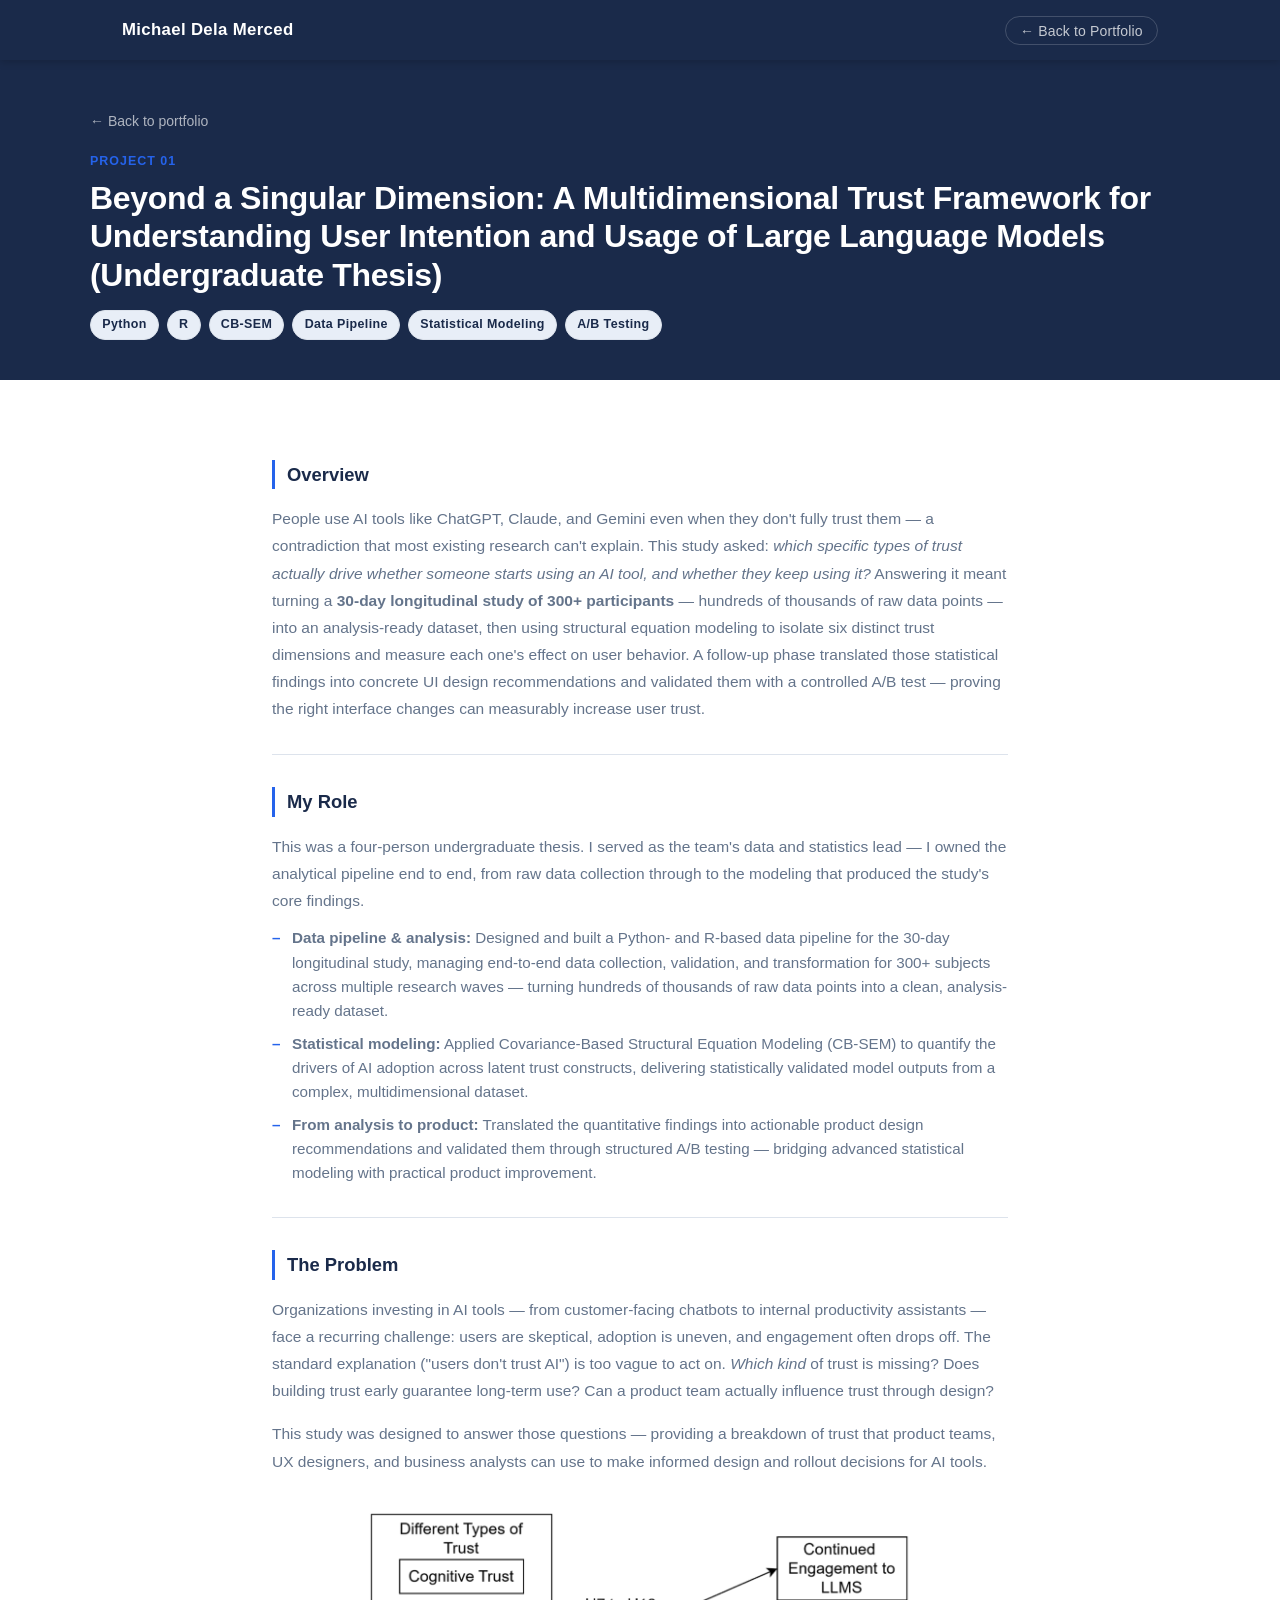
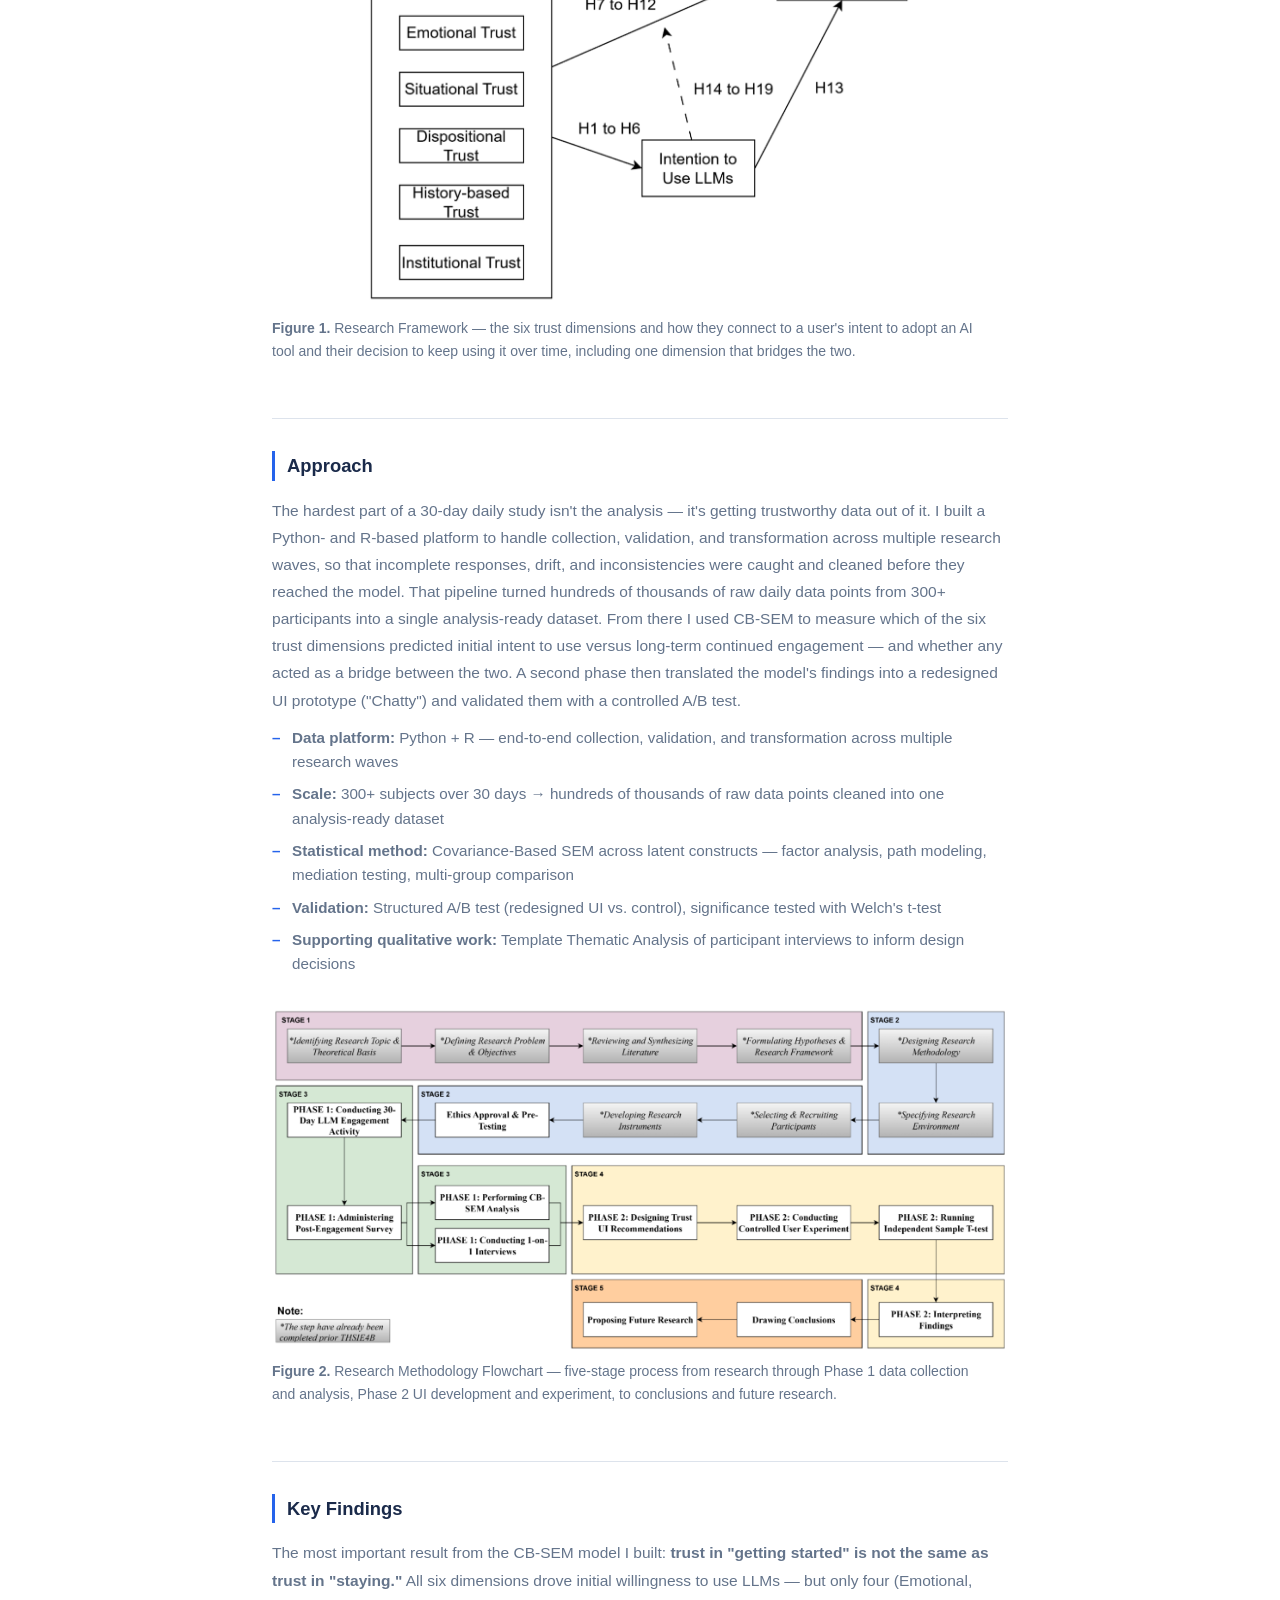
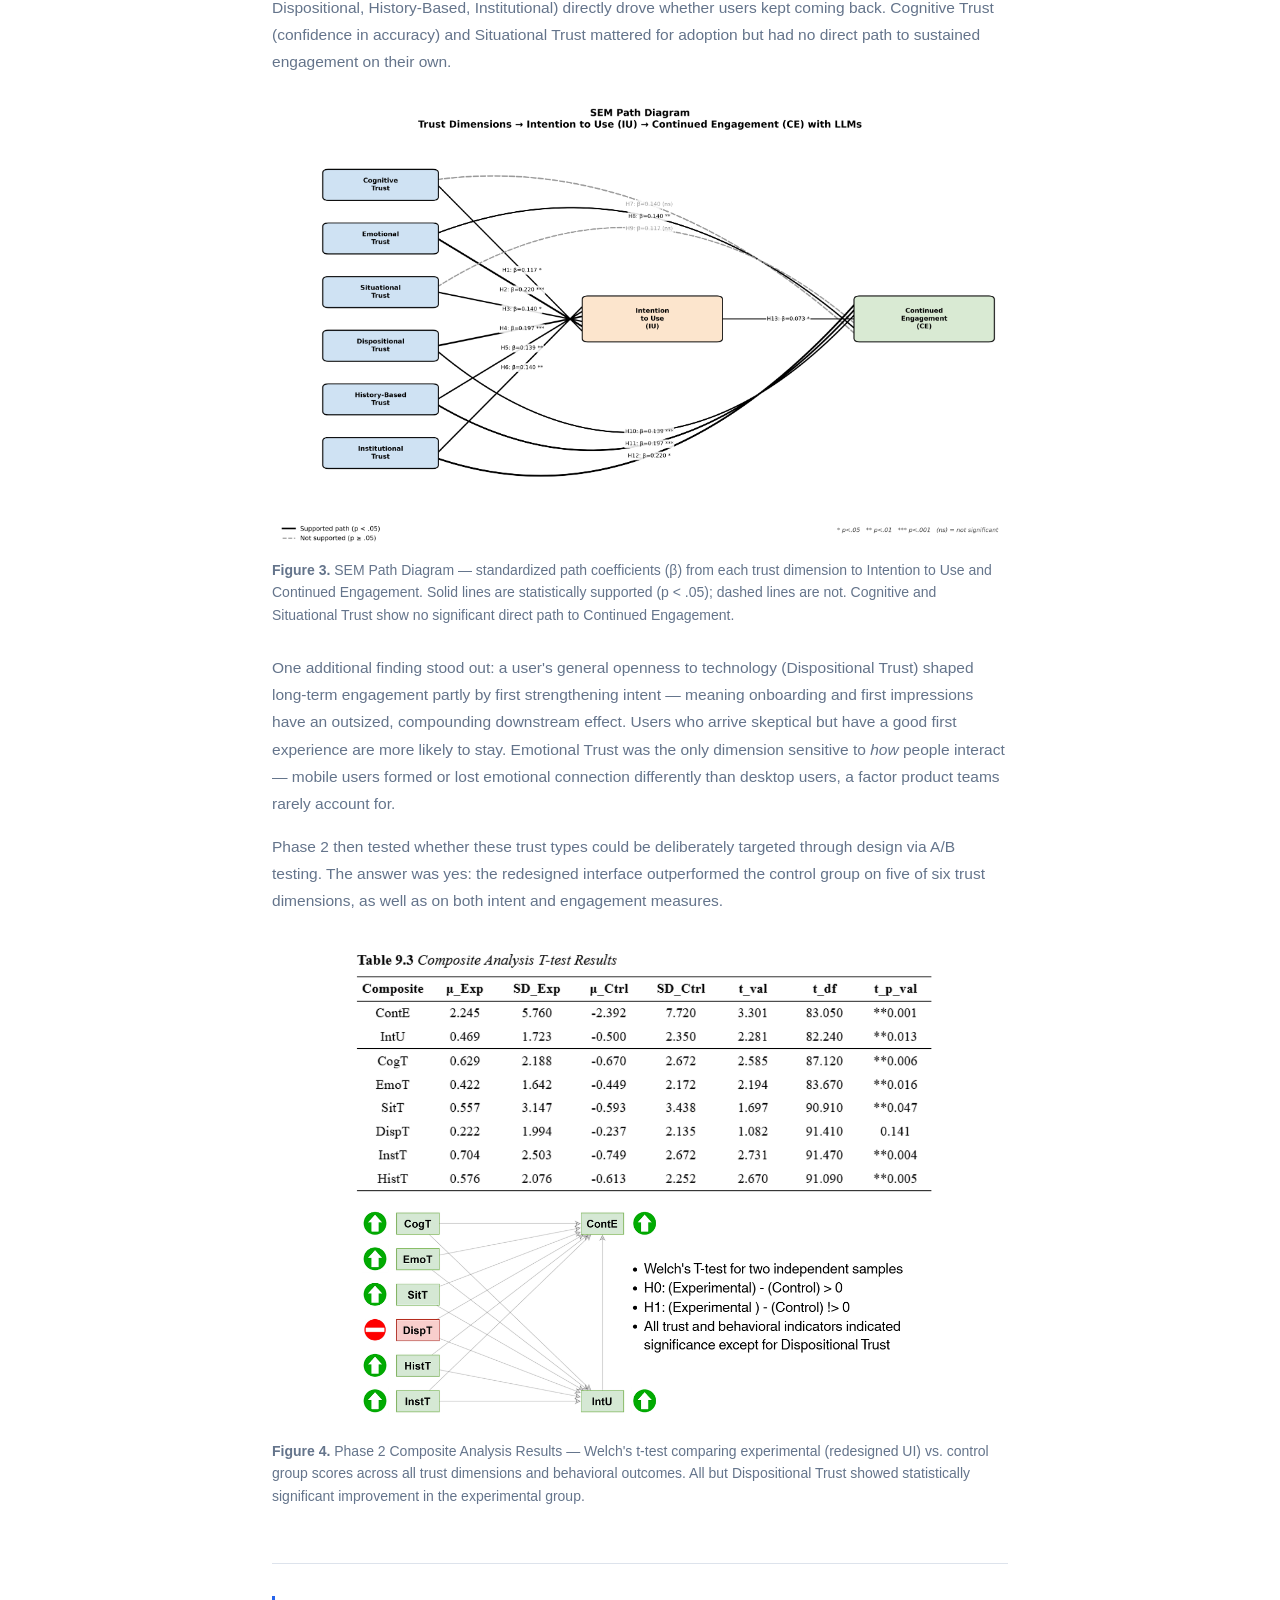
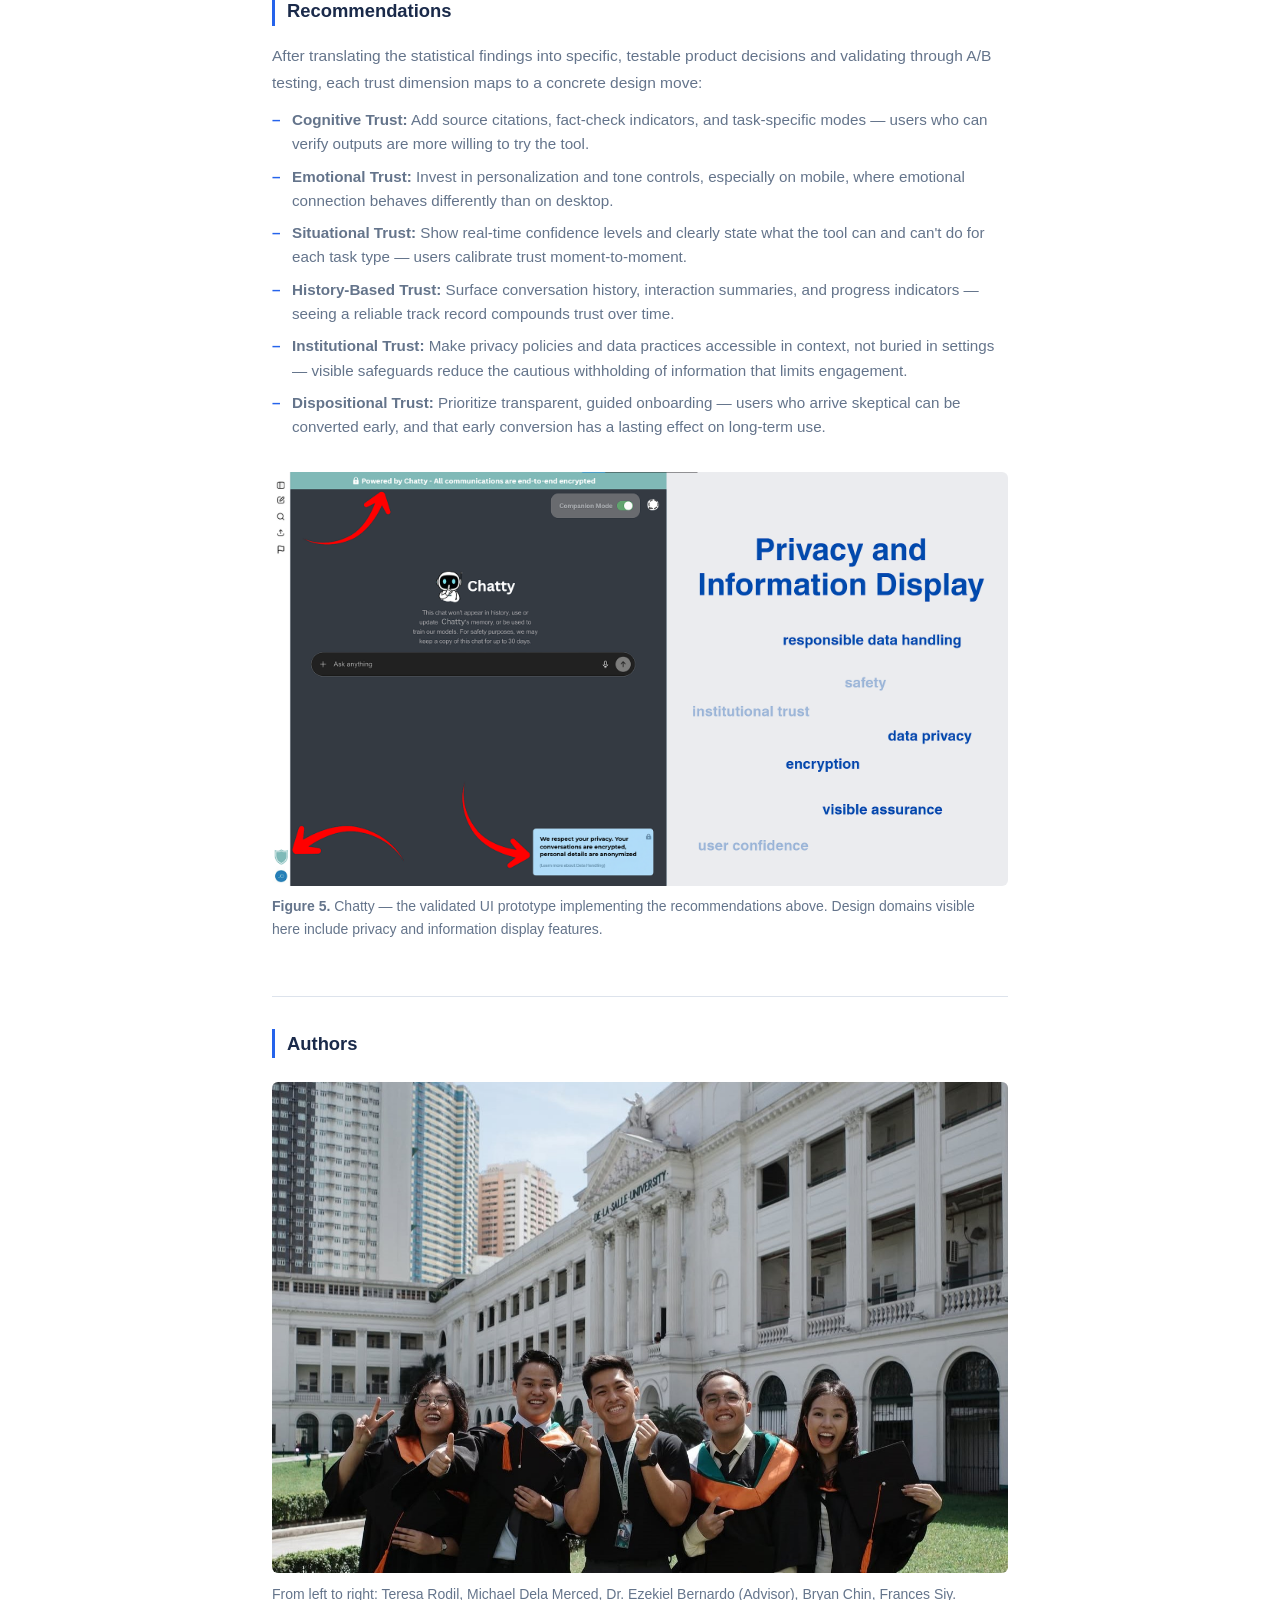
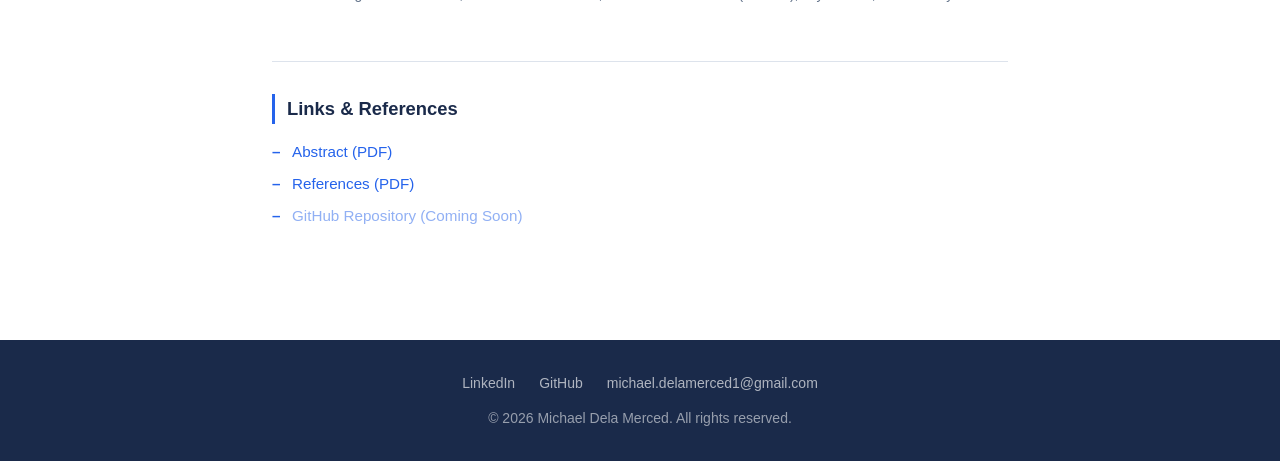
==== projects/project-1.html @ f869265f "Initial commit" ====
<!DOCTYPE html>
<html lang="en">
<head>
  <meta charset="UTF-8" />
  <meta name="viewport" content="width=device-width, initial-scale=1.0" />
  <title>Project 01 — Beyond a Singular Dimension: A Multidimensional Trust Framework for Understanding User Intention and Usage of Large Language Models</title>
  <link rel="stylesheet" href="../css/styles.css" />
  <link rel="stylesheet" href="../css/project.css" />
</head>
<body>

  <!-- ── Navbar ── -->
  <header class="navbar" role="banner">
    <div class="navbar__inner">
      <a href="../index.html" class="navbar__brand">Michael Dela Merced</a>
      <nav aria-label="Primary">
        <ul class="navbar__nav">
          <li><a href="../index.html#project-1">← Back to Portfolio</a></li>
        </ul>
      </nav>
    </div>
  </header>

  <!-- ── Project header ── -->
  <div class="proj-hero">
    <div class="proj-hero__inner">
      <a href="../index.html#project-1" class="proj-back">← Back to portfolio</a>
      <p class="proj-hero__number">Project 01</p>
      <h1 class="proj-hero__title">Beyond a Singular Dimension: A Multidimensional Trust Framework for Understanding User Intention and Usage of Large Language Models (Undergraduate Thesis)</h1>
      <div class="card__tags" style="margin-top:1rem;">
        <span class="tag">Python</span>
        <span class="tag">R</span>
        <span class="tag">CB-SEM</span>
        <span class="tag">Data Pipeline</span>
        <span class="tag">Statistical Modeling</span>
        <span class="tag">A/B Testing</span>
      </div>
    </div>
  </div>

  <!-- ── Main content ── -->
  <main class="proj-main">

    <!-- Overview -->
    <section class="proj-section" aria-labelledby="s-abstract">
      <h2 class="proj-section__heading" id="s-abstract">Overview</h2>
      <p>People use AI tools like ChatGPT, Claude, and Gemini even when they don't fully trust them — a contradiction that most existing research can't explain. This study asked: <em>which specific types of trust actually drive whether someone starts using an AI tool, and whether they keep using it?</em> Answering it meant turning a <strong>30-day longitudinal study of 300+ participants</strong> — hundreds of thousands of raw data points — into an analysis-ready dataset, then using structural equation modeling to isolate six distinct trust dimensions and measure each one's effect on user behavior. A follow-up phase translated those statistical findings into concrete UI design recommendations and validated them with a controlled A/B test — proving the right interface changes can measurably increase user trust.</p>
    </section>

    <!-- My Role -->
    <section class="proj-section" aria-labelledby="s-role">
      <h2 class="proj-section__heading" id="s-role">My Role</h2>
      <p>This was a four-person undergraduate thesis. I served as the team's data and statistics lead — I owned the analytical pipeline end to end, from raw data collection through to the modeling that produced the study's core findings.</p>
      <ul class="proj-list">
        <li><strong>Data pipeline &amp; analysis:</strong> Designed and built a Python- and R-based data pipeline for the 30-day longitudinal study, managing end-to-end data collection, validation, and transformation for 300+ subjects across multiple research waves — turning hundreds of thousands of raw data points into a clean, analysis-ready dataset.</li>
        <li><strong>Statistical modeling:</strong> Applied Covariance-Based Structural Equation Modeling (CB-SEM) to quantify the drivers of AI adoption across latent trust constructs, delivering statistically validated model outputs from a complex, multidimensional dataset.</li>
        <li><strong>From analysis to product:</strong> Translated the quantitative findings into actionable product design recommendations and validated them through structured A/B testing — bridging advanced statistical modeling with practical product improvement.</li>
      </ul>
    </section>

    <!-- The Problem -->
    <section class="proj-section" aria-labelledby="s-problem">
      <h2 class="proj-section__heading" id="s-problem">The Problem</h2>
      <p>Organizations investing in AI tools — from customer-facing chatbots to internal productivity assistants — face a recurring challenge: users are skeptical, adoption is uneven, and engagement often drops off. The standard explanation ("users don't trust AI") is too vague to act on. <em>Which kind</em> of trust is missing? Does building trust early guarantee long-term use? Can a product team actually influence trust through design?</p>
      <p style="margin-top:1rem;">This study was designed to answer those questions — providing a breakdown of trust that product teams, UX designers, and business analysts can use to make informed design and rollout decisions for AI tools.</p>

      <!-- Figure 1: Research framework -->
      <figure class="proj-figure" style="margin-top:2rem;">
        <div class="proj-figure__img proj-figure__img--photo" style="max-width:75%; margin:0 auto;">
          <img src="../project1/research_framework.png" alt="Research framework diagram showing six trust dimensions predicting Intention to Use and Continued Engagement"  />
        </div>
        <figcaption><strong>Figure 1.</strong> Research Framework — the six trust dimensions and how they connect to a user's intent to adopt an AI tool and their decision to keep using it over time, including one dimension that bridges the two.</figcaption>
      </figure>
    </section>

    <!-- Approach -->
    <section class="proj-section" aria-labelledby="s-methodology">
      <h2 class="proj-section__heading" id="s-methodology">Approach</h2>
      <p>The hardest part of a 30-day daily study isn't the analysis — it's getting trustworthy data out of it. I built a Python- and R-based platform to handle collection, validation, and transformation across multiple research waves, so that incomplete responses, drift, and inconsistencies were caught and cleaned before they reached the model. That pipeline turned hundreds of thousands of raw daily data points from 300+ participants into a single analysis-ready dataset. From there I used CB-SEM to measure which of the six trust dimensions predicted initial intent to use versus long-term continued engagement — and whether any acted as a bridge between the two. A second phase then translated the model's findings into a redesigned UI prototype ("Chatty") and validated them with a controlled A/B test.</p>
      <ul class="proj-list">
        <li><strong>Data platform:</strong> Python + R — end-to-end collection, validation, and transformation across multiple research waves</li>
        <li><strong>Scale:</strong> 300+ subjects over 30 days → hundreds of thousands of raw data points cleaned into one analysis-ready dataset</li>
        <li><strong>Statistical method:</strong> Covariance-Based SEM across latent constructs — factor analysis, path modeling, mediation testing, multi-group comparison</li>
        <li><strong>Validation:</strong> Structured A/B test (redesigned UI vs. control), significance tested with Welch's t-test</li>
        <li><strong>Supporting qualitative work:</strong> Template Thematic Analysis of participant interviews to inform design decisions</li>
      </ul>

      <!-- Methodology flowchart -->
      <figure class="proj-figure" style="margin-top:2rem;">
        <div class="proj-figure__img proj-figure__img--photo">
          <img src="../project1/methodology_flow.png" alt="Research methodology flowchart across four stages"  />
        </div>
        <figcaption>
          <strong>Figure 2.</strong> Research Methodology Flowchart — five-stage process from research through Phase 1 data collection and analysis, Phase 2 UI development and experiment, to conclusions and future research.
        </figcaption>
      </figure>
    </section>

    <!-- Key Findings -->
    <section class="proj-section" aria-labelledby="s-findings">
      <h2 class="proj-section__heading" id="s-findings">Key Findings</h2>

      <p>The most important result from the CB-SEM model I built: <strong>trust in "getting started" is not the same as trust in "staying."</strong> All six dimensions drove initial willingness to use LLMs — but only four (Emotional, Dispositional, History-Based, Institutional) directly drove whether users kept coming back. Cognitive Trust (confidence in accuracy) and Situational Trust mattered for adoption but had no direct path to sustained engagement on their own.</p>

      <!-- Figure 3: SEM path diagram -->
      <figure class="proj-figure" style="margin-top:1.75rem;">
        <div class="proj-figure__img proj-figure__img--photo">
          <img src="../project1/sem_path_diagram.png" alt="SEM path diagram showing standardized coefficients from six trust dimensions to Intention to Use and Continued Engagement"  />
        </div>
        <figcaption><strong>Figure 3.</strong> SEM Path Diagram — standardized path coefficients (β) from each trust dimension to Intention to Use and Continued Engagement. Solid lines are statistically supported (p &lt; .05); dashed lines are not. Cognitive and Situational Trust show no significant direct path to Continued Engagement.</figcaption>
      </figure>

      <p style="margin-top:1.75rem;">One additional finding stood out: a user's general openness to technology (Dispositional Trust) shaped long-term engagement partly by first strengthening intent — meaning onboarding and first impressions have an outsized, compounding downstream effect. Users who arrive skeptical but have a good first experience are more likely to stay. Emotional Trust was the only dimension sensitive to <em>how</em> people interact — mobile users formed or lost emotional connection differently than desktop users, a factor product teams rarely account for.</p>

      <p style="margin-top:1rem;">Phase 2 then tested whether these trust types could be deliberately targeted through design via A/B testing. The answer was yes: the redesigned interface outperformed the control group on five of six trust dimensions, as well as on both intent and engagement measures.</p>

      <!-- Figure 4: Phase 2 composite t-test results -->
      <figure class="proj-figure" style="margin-top:1.75rem;">
        <div class="proj-figure__img proj-figure__img--photo" style="max-width:86.25%; margin:0 auto;">
          <img src="../project1/results_table.png" alt="Composite analysis t-test results table comparing experimental and control groups across trust dimensions"  />
        </div>
        <figcaption><strong>Figure 4.</strong> Phase 2 Composite Analysis Results — Welch's t-test comparing experimental (redesigned UI) vs. control group scores across all trust dimensions and behavioral outcomes. All but Dispositional Trust showed statistically significant improvement in the experimental group.</figcaption>
      </figure>
    </section>

    <!-- Recommendations -->
    <section class="proj-section" aria-labelledby="s-recommendations">
      <h2 class="proj-section__heading" id="s-recommendations">Recommendations</h2>
      <p>After translating the statistical findings into specific, testable product decisions and validating through A/B testing, each trust dimension maps to a concrete design move:</p>
      <ul class="proj-list">
        <li><strong>Cognitive Trust:</strong> Add source citations, fact-check indicators, and task-specific modes — users who can verify outputs are more willing to try the tool.</li>
        <li><strong>Emotional Trust:</strong> Invest in personalization and tone controls, especially on mobile, where emotional connection behaves differently than on desktop.</li>
        <li><strong>Situational Trust:</strong> Show real-time confidence levels and clearly state what the tool can and can't do for each task type — users calibrate trust moment-to-moment.</li>
        <li><strong>History-Based Trust:</strong> Surface conversation history, interaction summaries, and progress indicators — seeing a reliable track record compounds trust over time.</li>
        <li><strong>Institutional Trust:</strong> Make privacy policies and data practices accessible in context, not buried in settings — visible safeguards reduce the cautious withholding of information that limits engagement.</li>
        <li><strong>Dispositional Trust:</strong> Prioritize transparent, guided onboarding — users who arrive skeptical can be converted early, and that early conversion has a lasting effect on long-term use.</li>
      </ul>

      <!-- Figure 5: Chatty prototype -->
      <figure class="proj-figure" style="margin-top:2rem;">
        <div class="proj-figure__img proj-figure__img--photo">
          <img src="../project1/chatty_prototype.png" alt="Chatty LLM interface prototype screens"  />
        </div>
        <figcaption><strong>Figure 5.</strong> Chatty — the validated UI prototype implementing the recommendations above. Design domains visible here include privacy and information display features.</figcaption>
      </figure>
    </section>

    <!-- Authors -->
    <section class="proj-section" aria-labelledby="s-authors">
      <h2 class="proj-section__heading" id="s-authors">Authors</h2>
      <figure class="proj-figure">
        <div class="proj-figure__img proj-figure__img--photo">
          <img src="../project1/authors.jpg" alt="From left to right: Teresa Rodil, Michael Dela Merced, Dr. Ezekiel Bernardo (Advisor), Bryan Chin, Frances Siy" />
        </div>
        <figcaption>From left to right: Teresa Rodil, Michael Dela Merced, Dr. Ezekiel Bernardo (Advisor), Bryan Chin, Frances Siy.</figcaption>
      </figure>
    </section>

    <!-- Links -->
    <section class="proj-section" aria-labelledby="s-links">
      <h2 class="proj-section__heading" id="s-links">Links &amp; References</h2>
      <ul class="proj-list">
        <li><a href="../project1/Abstract.pdf" class="proj-link" target="_blank" rel="noopener">Abstract (PDF)</a></li>
        <li><a href="../project1/References.pdf" class="proj-link" target="_blank" rel="noopener">References (PDF)</a></li>
        <li><span class="proj-link" style="opacity:.5; cursor:default;">GitHub Repository (Coming Soon)</span></li>
      </ul>
    </section>

  </main>

  <!-- ── Footer ── -->
  <footer class="footer" role="contentinfo">
    <div class="footer__links">
      <a href="https://www.linkedin.com/in/michael-delamerced/" target="_blank" rel="noopener">LinkedIn</a>
      <a href="https://github.com/mdelamerced-1" target="_blank" rel="noopener">GitHub</a>
      <a href="mailto:michael.delamerced1@gmail.com">michael.delamerced1@gmail.com</a>
    </div>
    <p>&copy; 2026 Michael Dela Merced. All rights reserved.</p>
  </footer>

</body>
</html>
---- css/styles.css ----
*, *::before, *::after { box-sizing: border-box; margin: 0; padding: 0; }

:root {
  --navy:    #1a2a4a;
  --navy-lt: #243659;
  --accent:  #2563eb;
  --bg:      #ffffff;
  --bg-alt:  #f4f6f9;
  --text:    #2d3748;
  --muted:   #64748b;
  --border:  #dde3ec;
  --tag-bg:  #e8eef7;
  --tag-fg:  #1a2a4a;
  --shadow:  0 2px 12px rgba(26,42,74,.09);
  --radius:  6px;
  --max-w:   1100px;
}

html { scroll-behavior: smooth; }

body {
  font-family: -apple-system, "Segoe UI", Roboto, Helvetica, Arial, sans-serif;
  font-size: 16px;
  line-height: 1.6;
  color: var(--text);
  background: var(--bg);
}

/* ── Navbar ── */
.navbar {
  position: sticky;
  top: 0;
  z-index: 100;
  background: var(--navy);
  box-shadow: 0 2px 8px rgba(0,0,0,.18);
}

.navbar__inner {
  max-width: var(--max-w);
  margin: 0 auto;
  padding: 0 2rem;
  height: 60px;
  display: flex;
  align-items: center;
  justify-content: space-between;
}

.navbar__brand {
  color: #fff;
  font-weight: 700;
  font-size: 1.05rem;
  letter-spacing: .02em;
  text-decoration: none;
}

.navbar__nav {
  display: flex;
  gap: .6rem;
  list-style: none;
}

.navbar__nav a {
  color: rgba(255,255,255,.75);
  text-decoration: none;
  font-size: .875rem;
  font-weight: 500;
  letter-spacing: .01em;
  padding: .35rem .9rem;
  border-radius: 99px;
  border: 1px solid rgba(255,255,255,.18);
  background: transparent;
  transition: background .18s, color .18s, border-color .18s;
}

.navbar__nav a:hover {
  background: rgba(255,255,255,.12);
  color: #fff;
  border-color: rgba(255,255,255,.35);
}

.navbar__nav a:active {
  background: rgba(255,255,255,.22);
}

.navbar__nav a.is-active {
  background: #fff;
  color: var(--navy);
  border-color: #fff;
  font-weight: 600;
}

/* ── Hero ── */
.hero {
  background: var(--navy);
  color: #fff;
  padding: 4rem 2rem 4.5rem;
  text-align: center;
}

.hero__avatar {
  width: 165px;
  height: 165px;
  border-radius: 50%;
  background: rgba(255,255,255,.1);
  border: 3px solid rgba(255,255,255,.3);
  margin: 0 auto 0.5rem;
  overflow: hidden;
  display: flex;
  align-items: center;
  justify-content: center;
}

.hero__avatar svg {
  width: 100%;
  height: 100%;
}

/* When replacing the placeholder with a real photo:
   <img src="assets/photo.jpg" alt="Your Name"> inside .hero__avatar */
.hero__avatar img {
  width: 100%;
  height: 100%;
  object-fit: cover;
  object-position: center 15%;
}

.hero__name {
  font-size: 2.6rem;
  font-weight: 700;
  letter-spacing: -.01em;
  margin-bottom: .35rem;
}

.hero__title {
  font-size: 1.15rem;
  font-weight: 400;
  color: rgba(255,255,255,.72);
  margin-bottom: 1.25rem;
}

.hero__bio {
  max-width: 600px;
  margin: 0 auto 1.75rem;
  color: rgba(255,255,255,.8);
  font-size: .97rem;
  line-height: 1.7;
}

.hero__meta {
  display: flex;
  justify-content: center;
  gap: 1.5rem;
  flex-wrap: wrap;
  font-size: .875rem;
  color: rgba(255,255,255,.8);
}

.hero__meta a {
  color: rgba(255,255,255,.88);
  text-decoration: none;
  border-bottom: 1px solid rgba(255,255,255,.35);
  transition: color .18s;
}

.hero__meta a:hover { color: #fff; }

/* ── Section wrapper ── */
.projects {
  background: var(--bg-alt);
  padding: 4rem 2rem 5rem;
}

.section-heading {
  max-width: var(--max-w);
  margin: 0 auto 2.5rem;
}

.section-heading h2 {
  font-size: 1.6rem;
  font-weight: 700;
  color: var(--navy);
  border-left: 4px solid var(--accent);
  padding-left: .75rem;
}

/* ── Project card ── */
.card {
  max-width: var(--max-w);
  margin: 0 auto 2rem;
  background: var(--bg);
  border-radius: var(--radius);
  box-shadow: var(--shadow);
  border-left: 4px solid var(--navy);
  overflow: hidden;
  cursor: pointer;
  transition: transform .2s ease, box-shadow .2s ease, border-left-color .2s ease;
  text-decoration: none;
  color: inherit;
  display: block;
  scroll-margin-top: 80px;
}

.card:last-child { margin-bottom: 0; }

.card:hover {
  transform: translateY(-3px);
  box-shadow: 0 8px 28px rgba(26,42,74,.16);
  border-left-color: var(--accent);
}

.card:hover .card__title {
  color: var(--accent);
}

.card__cta {
  display: inline-flex;
  align-items: center;
  gap: .35rem;
  margin-top: 1.25rem;
  font-size: .85rem;
  font-weight: 600;
  color: var(--accent);
  letter-spacing: .01em;
}

.card__cta::after {
  content: "→";
  transition: transform .18s;
}

.card:hover .card__cta::after {
  transform: translateX(4px);
}

.card__body {
  padding: 2rem 2.25rem 1.5rem;
}

.card__number {
  font-size: .78rem;
  font-weight: 600;
  letter-spacing: .08em;
  text-transform: uppercase;
  color: var(--accent);
  margin-bottom: .4rem;
}

.card__title {
  font-size: 1.35rem;
  font-weight: 700;
  color: var(--navy);
  margin-bottom: .6rem;
}

.card__subtitle {
  font-size: .85rem;
  font-weight: 500;
  font-style: italic;
  color: var(--muted);
  margin-top: -.3rem;
  margin-bottom: .9rem;
}

.card__desc {
  font-size: .95rem;
  color: var(--muted);
  max-width: 780px;
  margin-bottom: 1.5rem;
}

/* Placeholder visual */
.card__visual {
  background: var(--bg-alt);
  border: 1px dashed var(--border);
  border-radius: 4px;
  height: 320px;
  margin-bottom: 1.5rem;
  display: flex;
  align-items: center;
  justify-content: center;
  overflow: hidden;
}

.card__visual img {
  width: 100%;
  height: 100%;
  object-fit: cover;
  opacity: .75;
}

.card__visual video {
  height: 140%;
  width: auto;
  display: block;
}

/* Tags */
.card__tags {
  display: flex;
  flex-wrap: wrap;
  gap: .5rem;
}

.tag {
  background: var(--tag-bg);
  color: var(--tag-fg);
  font-size: .78rem;
  font-weight: 600;
  letter-spacing: .03em;
  padding: .25rem .7rem;
  border-radius: 99px;
  border: 1px solid var(--border);
}

/* ── Footer ── */
.footer {
  background: var(--navy);
  color: rgba(255,255,255,.55);
  text-align: center;
  padding: 2rem;
  font-size: .875rem;
}

.footer__links {
  display: flex;
  justify-content: center;
  gap: 1.5rem;
  margin-bottom: .75rem;
  flex-wrap: wrap;
}

.footer__links a {
  color: rgba(255,255,255,.65);
  text-decoration: none;
  transition: color .18s;
}

.footer__links a:hover { color: #fff; }

/* ── Responsive ── */
@media (max-width: 768px) {
  .hero__name { font-size: 2rem; }
  .card__body { padding: 1.5rem; }
  .card__visual { height: 220px; }
  .navbar__nav { gap: 1rem; }
}

@media (max-width: 480px) {
  .navbar__nav { display: none; }
  .hero { padding: 3.5rem 1.25rem 3rem; }
  .projects { padding: 2.5rem 1.25rem 3rem; }
}
---- css/project.css ----
/* ── Project detail page styles ── */

.proj-hero {
  background: var(--navy);
  color: #fff;
  padding: 3rem 2rem 2.5rem;
}

.proj-hero__inner {
  max-width: var(--max-w);
  margin: 0 auto;
}

.proj-back {
  display: inline-block;
  color: rgba(255,255,255,.65);
  text-decoration: none;
  font-size: .875rem;
  font-weight: 500;
  margin-bottom: 1.25rem;
  transition: color .18s;
}

.proj-back:hover { color: #fff; }

.proj-hero__number {
  font-size: .78rem;
  font-weight: 600;
  letter-spacing: .08em;
  text-transform: uppercase;
  color: var(--accent);
  margin-bottom: .4rem;
}

.proj-hero__title {
  font-size: 2rem;
  font-weight: 700;
  letter-spacing: -.01em;
  line-height: 1.2;
}

/* ── Main content area ── */
.proj-main {
  max-width: 800px;
  margin: 0 auto;
  padding: 3rem 2rem 5rem;
}

/* ── Sections ── */
.proj-section {
  padding: 2rem 0;
  border-bottom: 1px solid var(--border);
}

.proj-section:last-child { border-bottom: none; }

.proj-section__heading {
  font-size: 1.15rem;
  font-weight: 700;
  color: var(--navy);
  margin-bottom: 1rem;
  padding-left: .75rem;
  border-left: 3px solid var(--accent);
}

.proj-section p {
  color: var(--muted);
  font-size: .97rem;
  line-height: 1.75;
}

/* ── Lists ── */
.proj-list {
  list-style: none;
  padding: 0;
  margin-top: .75rem;
  display: flex;
  flex-direction: column;
  gap: .5rem;
}

.proj-list li {
  font-size: .95rem;
  color: var(--muted);
  padding-left: 1.25rem;
  position: relative;
}

.proj-list li::before {
  content: "–";
  position: absolute;
  left: 0;
  color: var(--accent);
  font-weight: 700;
}

/* ── Figures ── */
.proj-figure {
  margin: 1.5rem 0;
}

.proj-figure__img {
  background: var(--bg-alt);
  border: 1px dashed var(--border);
  border-radius: var(--radius);
  overflow: hidden;
  height: 300px;
  display: flex;
  align-items: center;
  justify-content: center;
}

.proj-figure__img img {
  width: 100%;
  height: 100%;
  object-fit: cover;
  opacity: .75;
}

figcaption {
  margin-top: .6rem;
  font-size: .875rem;
  color: var(--muted);
  max-width: 720px;
  line-height: 1.6;
}

/* ── PDF placeholder ── */
.proj-pdf-placeholder {
  background: var(--bg-alt);
  border: 1px dashed var(--border);
  border-radius: var(--radius);
  padding: 3rem 2rem;
  text-align: center;
  display: flex;
  flex-direction: column;
  align-items: center;
  gap: .6rem;
}

.proj-pdf-placeholder p {
  color: var(--muted);
  font-size: .95rem;
  margin: 0;
  max-width: none;
}

.proj-pdf-placeholder__sub {
  font-size: .82rem !important;
  color: var(--muted) !important;
}

.proj-pdf-placeholder__sub code {
  font-family: "Consolas", "Courier New", monospace;
  background: var(--border);
  color: var(--navy);
  padding: .1em .35em;
  border-radius: 3px;
}

/* ── Links ── */
.proj-link {
  color: var(--accent);
  text-decoration: none;
  font-weight: 500;
  transition: opacity .18s;
}

.proj-link:hover { opacity: .75; }

/* Real images — removes the gray placeholder box, fills full width at natural ratio */
.proj-figure__img--photo {
  height: auto;
  background: none;
  border: none;
}

.proj-figure__img--photo img {
  width: auto;
  max-width: 100%;
  height: auto;
  object-fit: unset;
  opacity: 1;
  display: block;
  margin: 0 auto;
}

/* ── Responsive ── */
@media (max-width: 768px) {
  .proj-hero { padding: 2rem 1.25rem 2rem; }
  .proj-hero__title { font-size: 1.5rem; }
  .proj-main { padding: 2rem 1.25rem 3rem; }
  .proj-figure__img { height: 200px; }
}
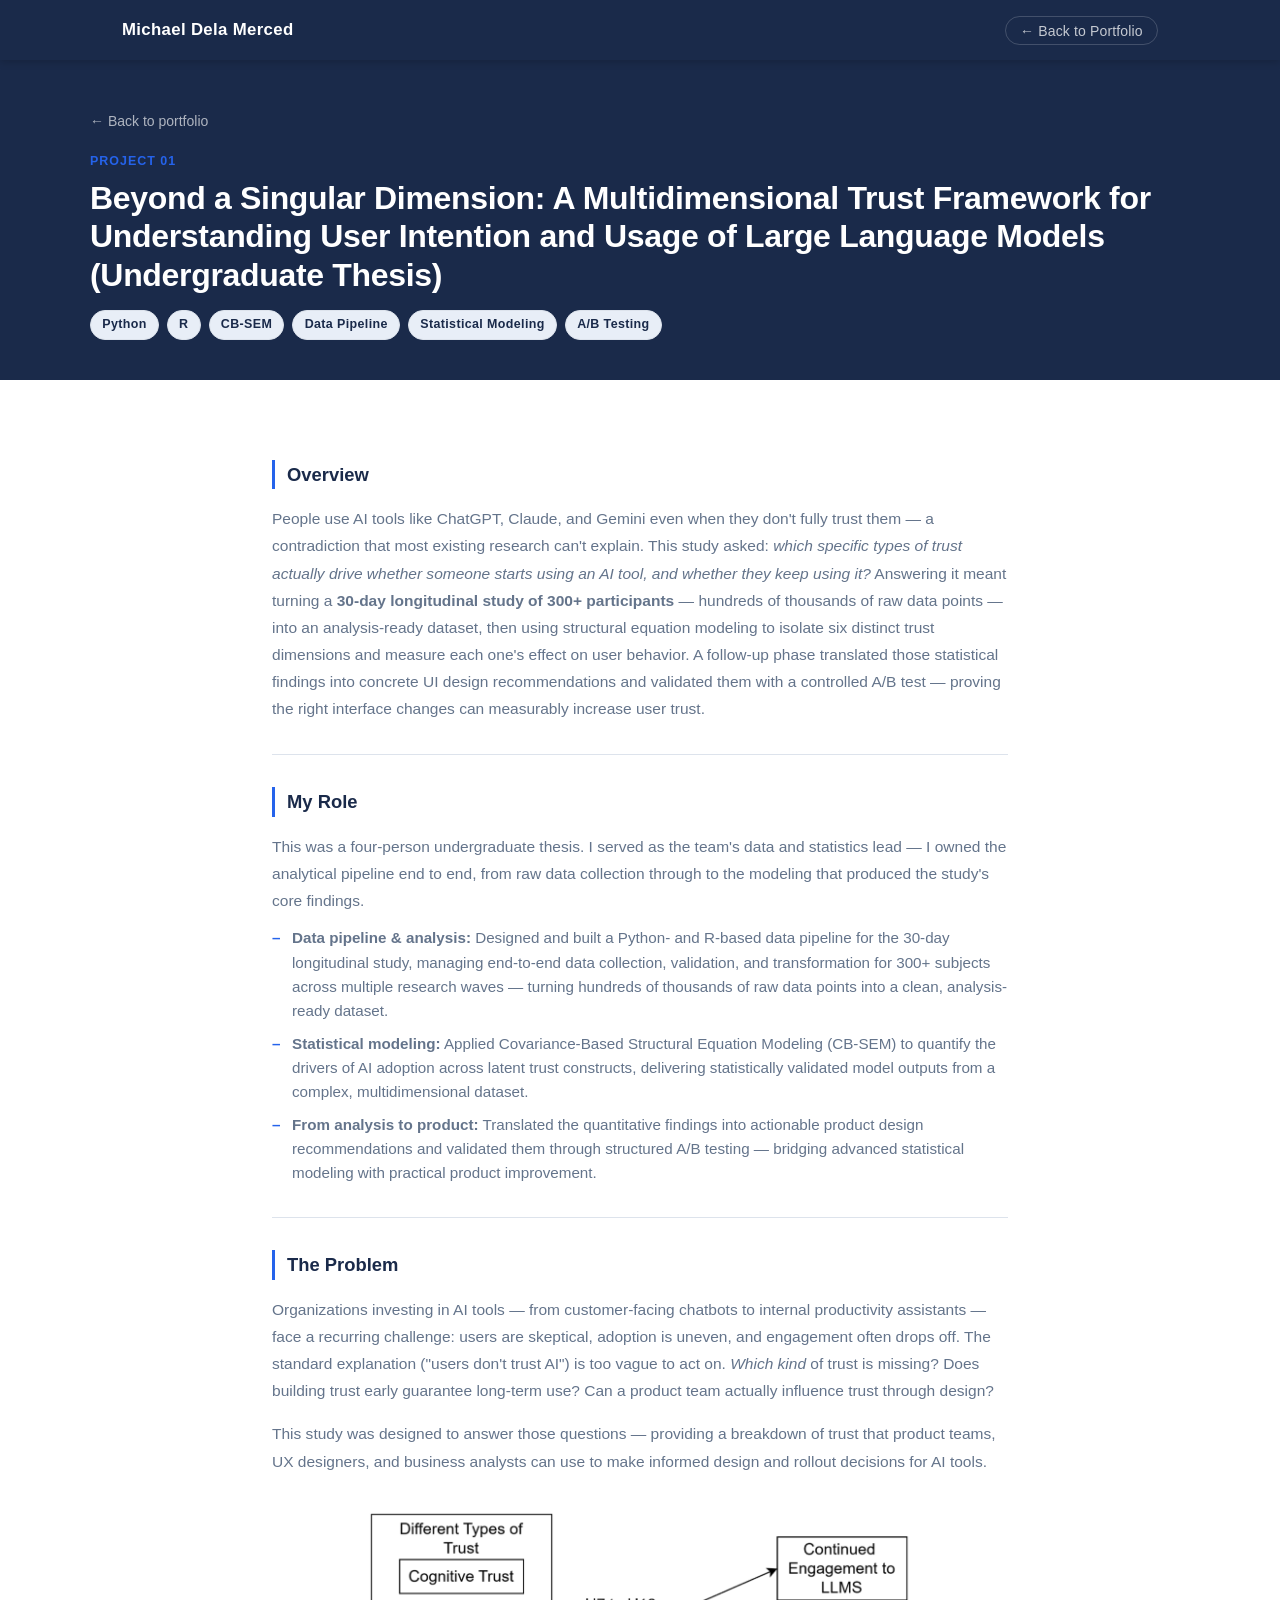
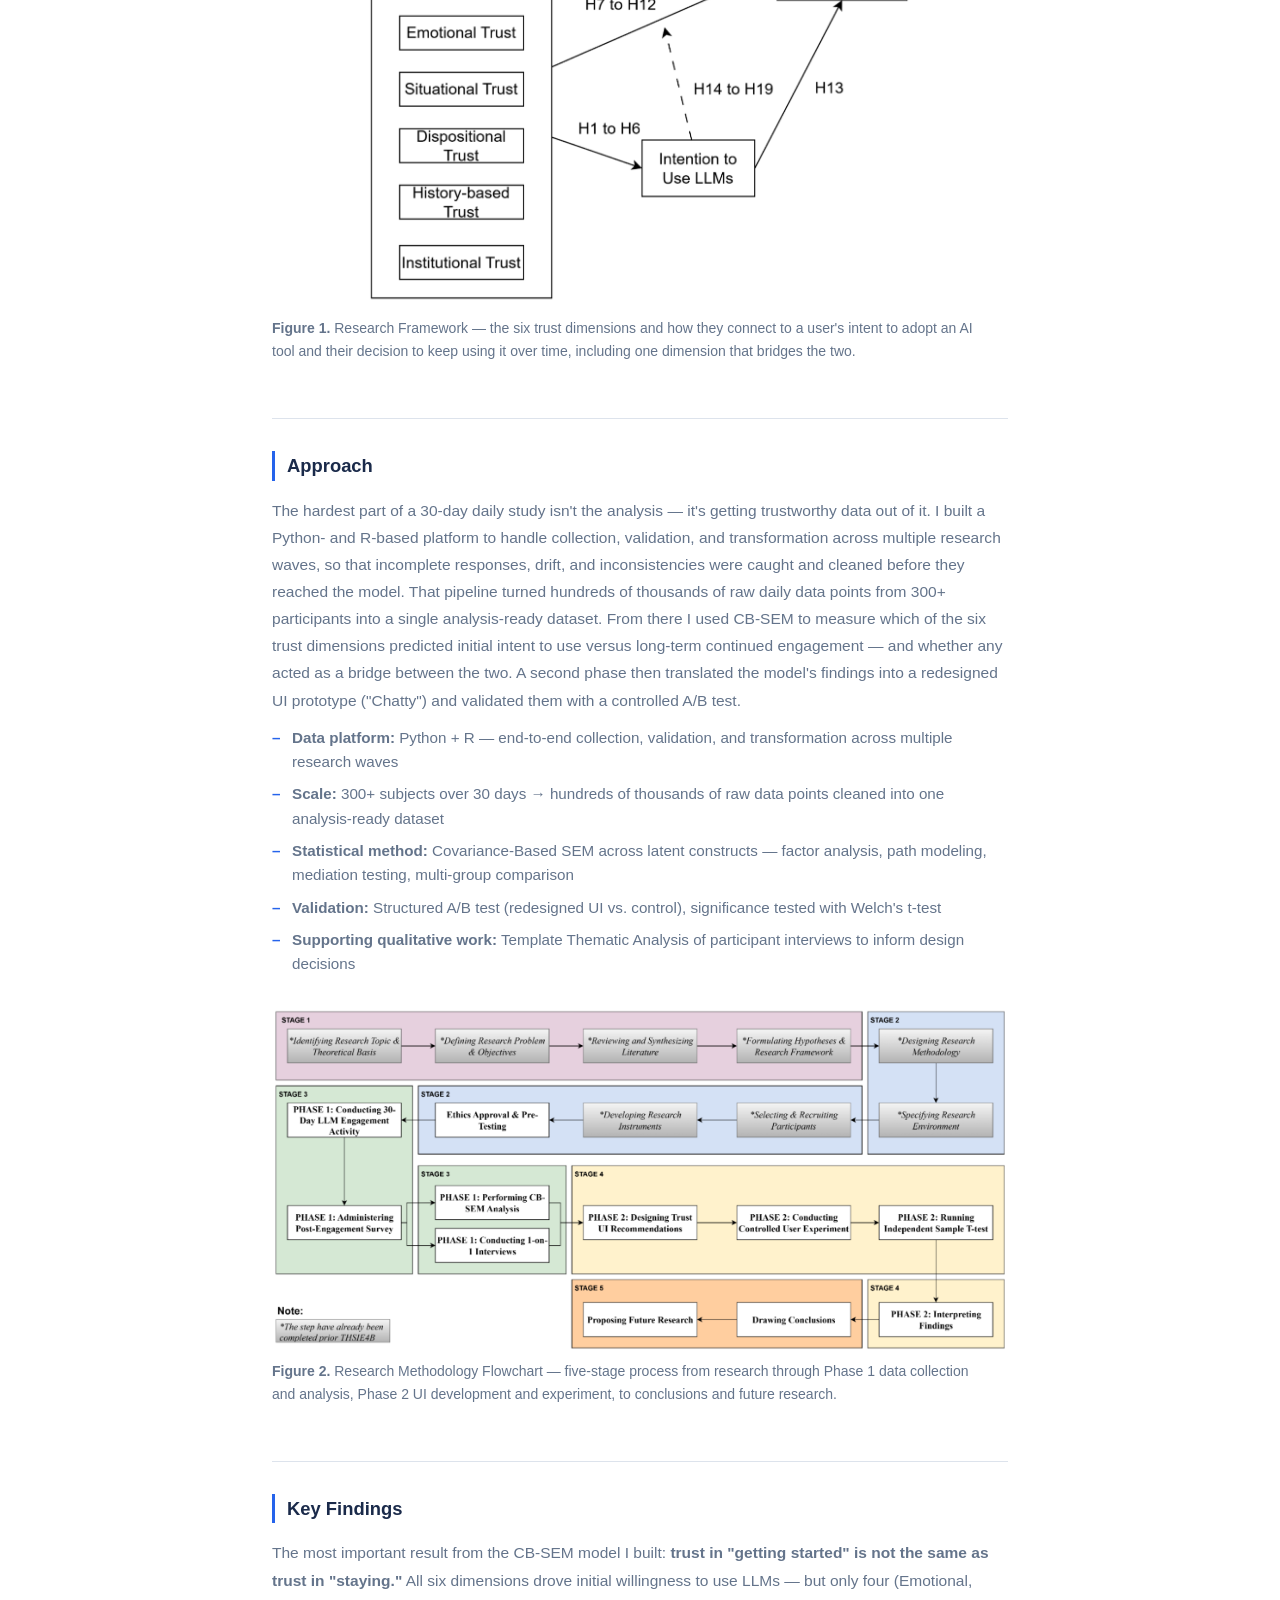
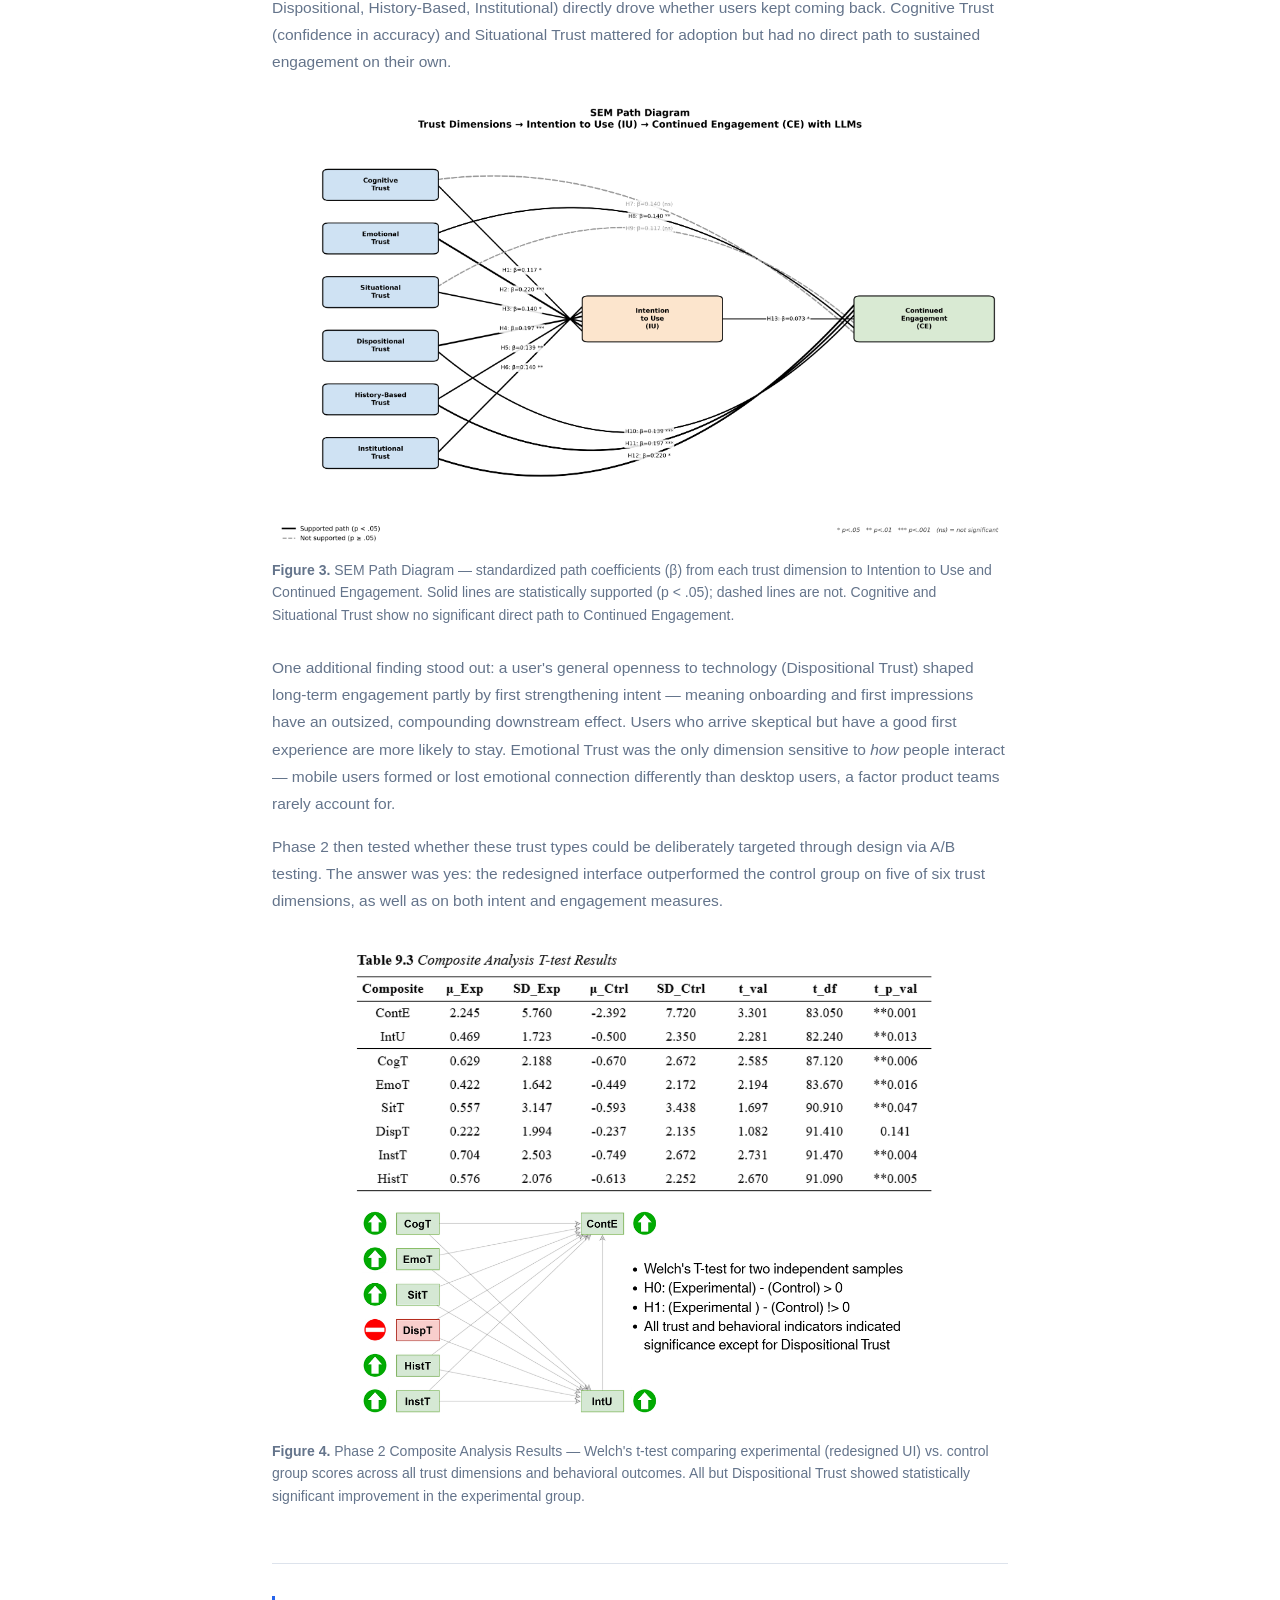
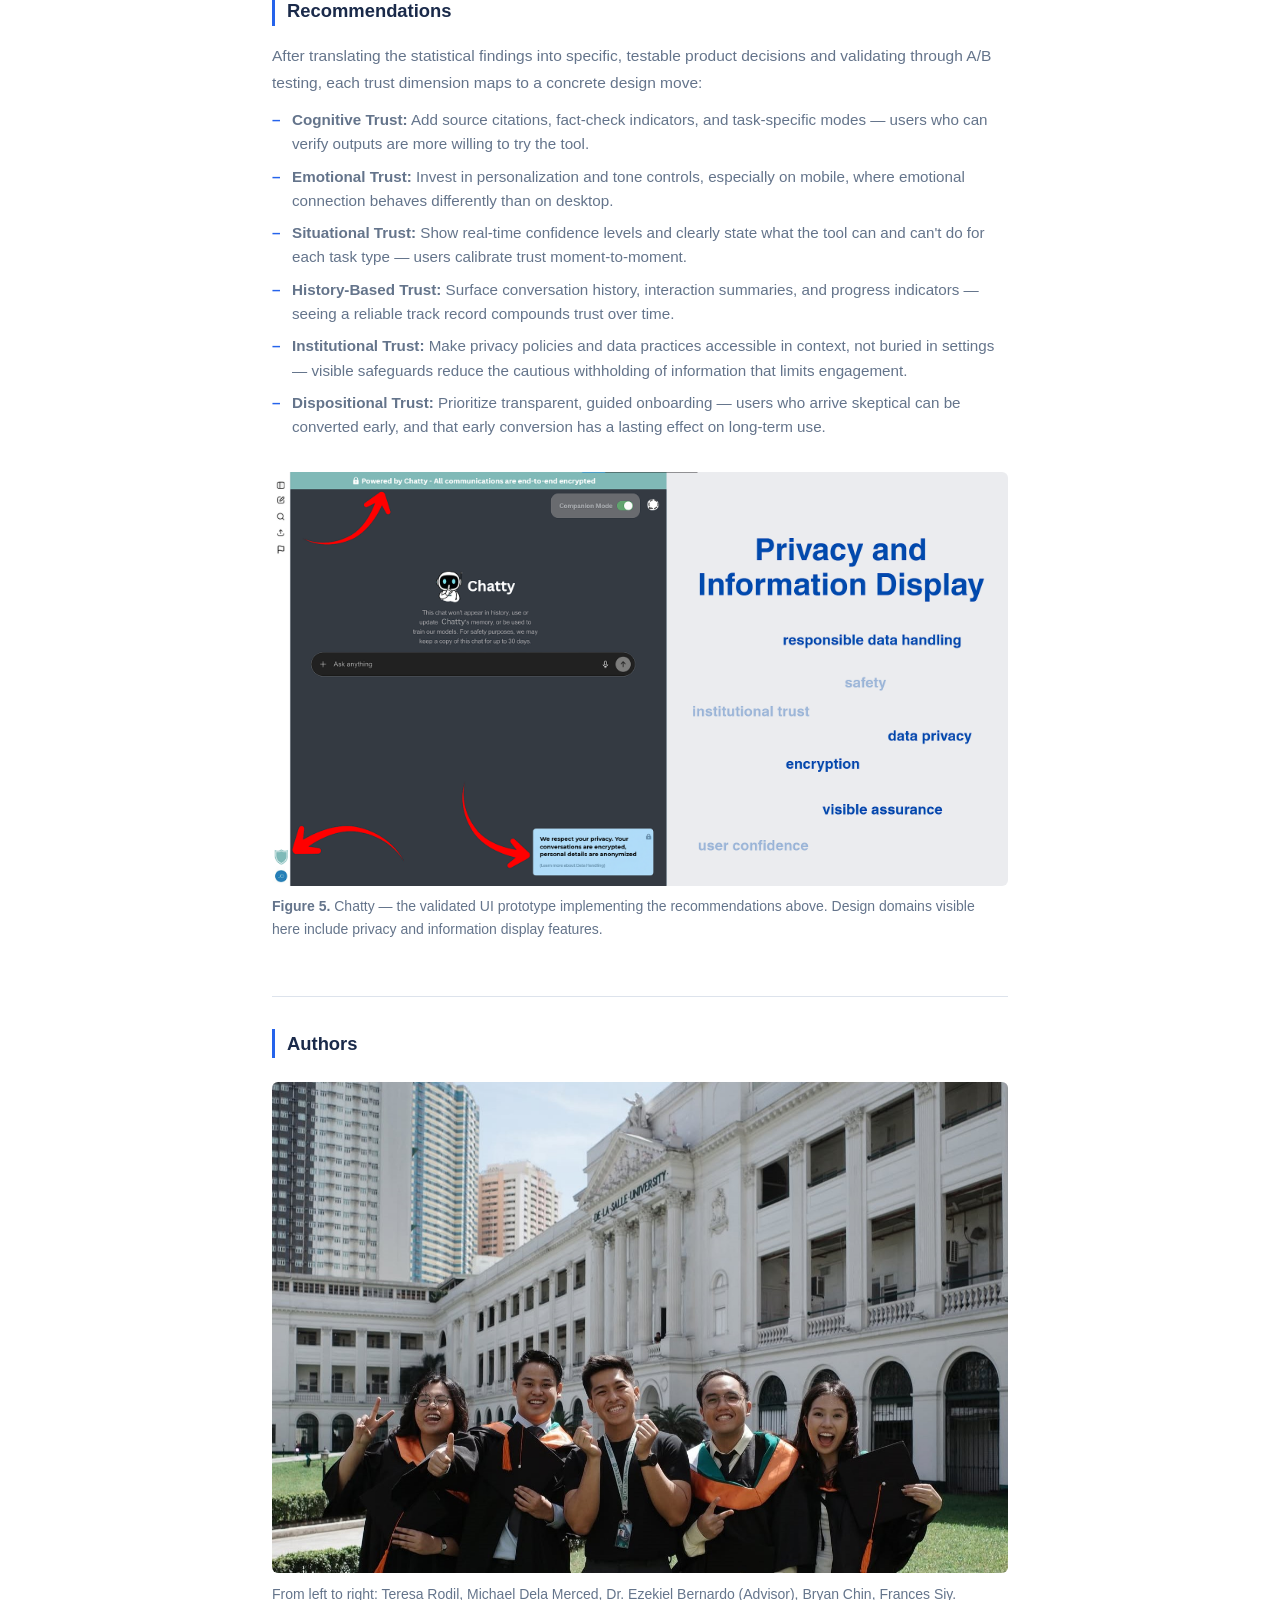
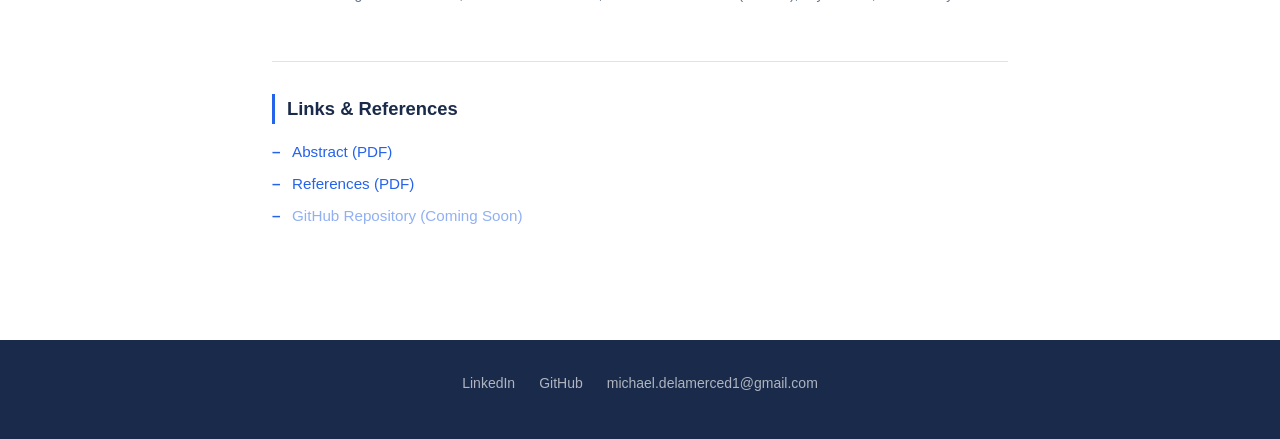
==== commit 9867d62c: "remove copyright footer" ====
--- a/projects/project-1.html
+++ b/projects/project-1.html
@@ -175,7 +175,6 @@
       <a href="https://github.com/mdelamerced-1" target="_blank" rel="noopener">GitHub</a>
       <a href="mailto:michael.delamerced1@gmail.com">michael.delamerced1@gmail.com</a>
     </div>
-    <p>&copy; 2026 Michael Dela Merced. All rights reserved.</p>
   </footer>
 
 </body>
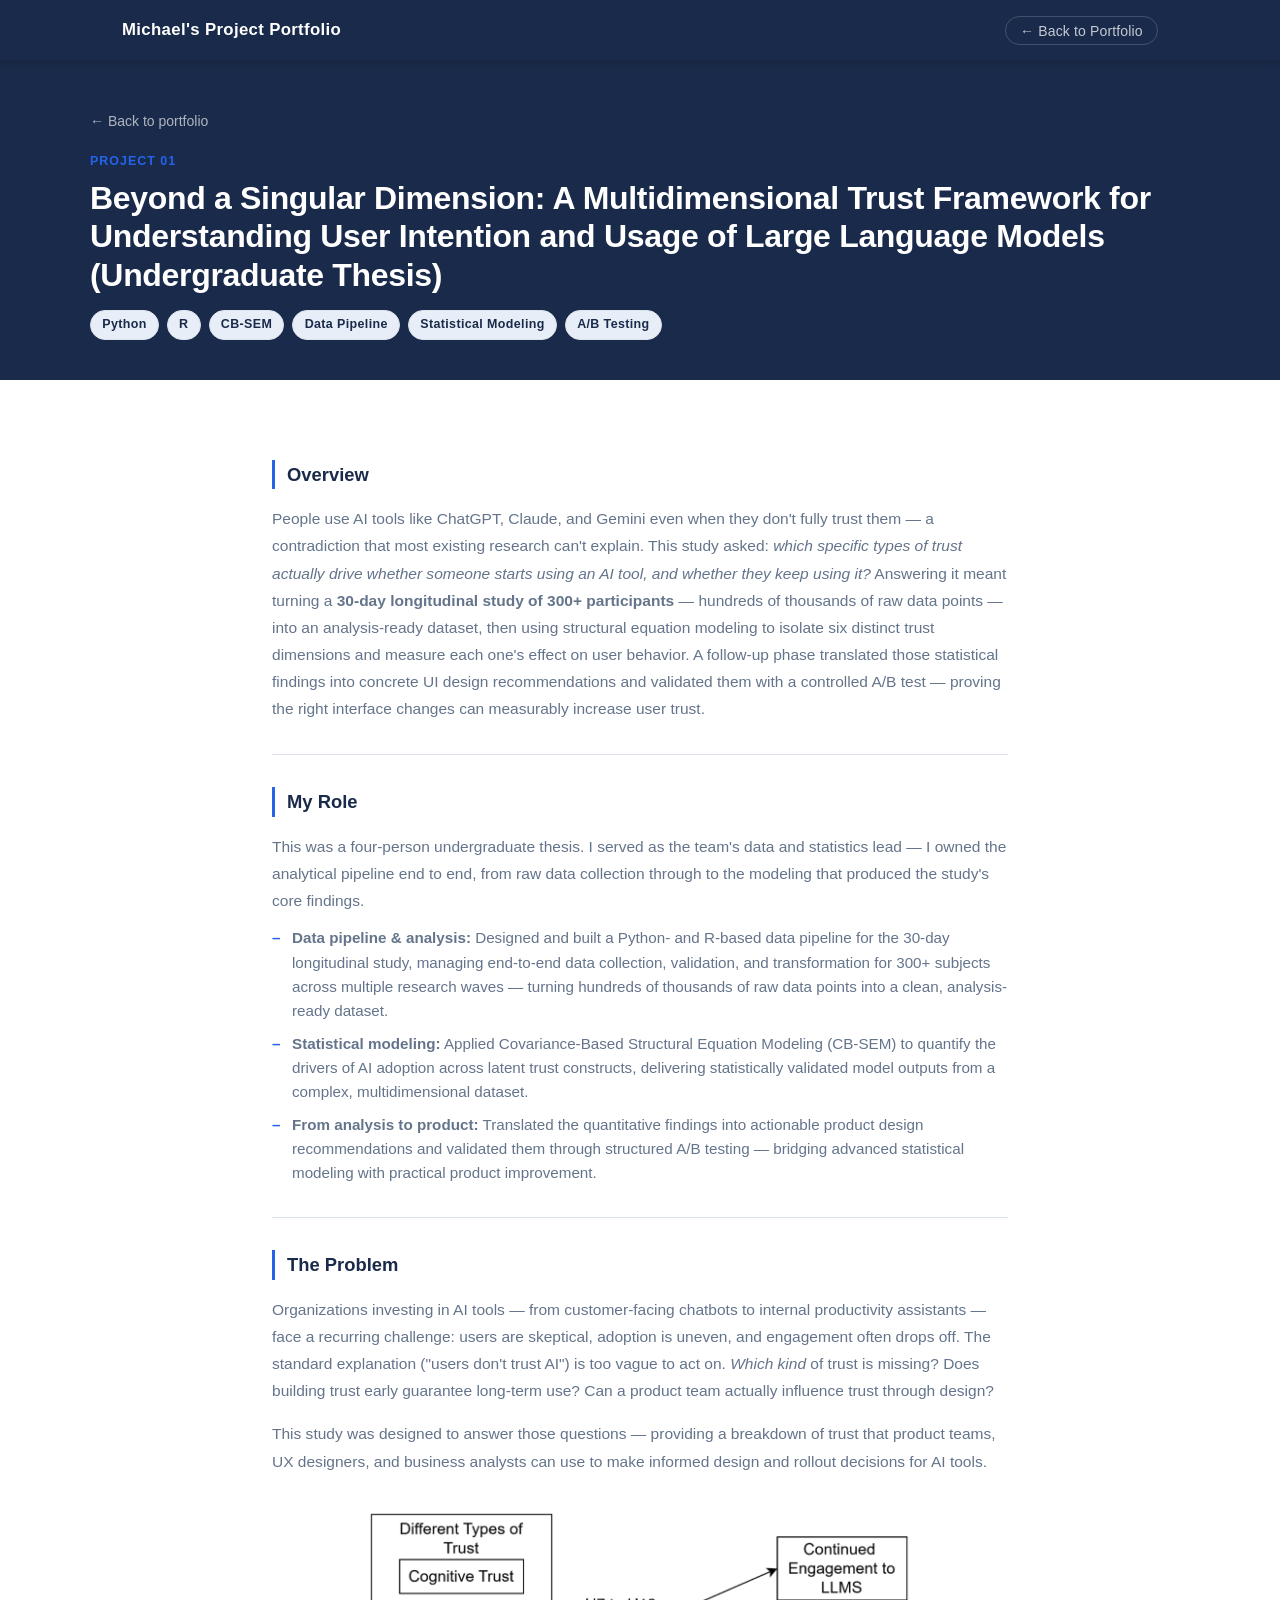
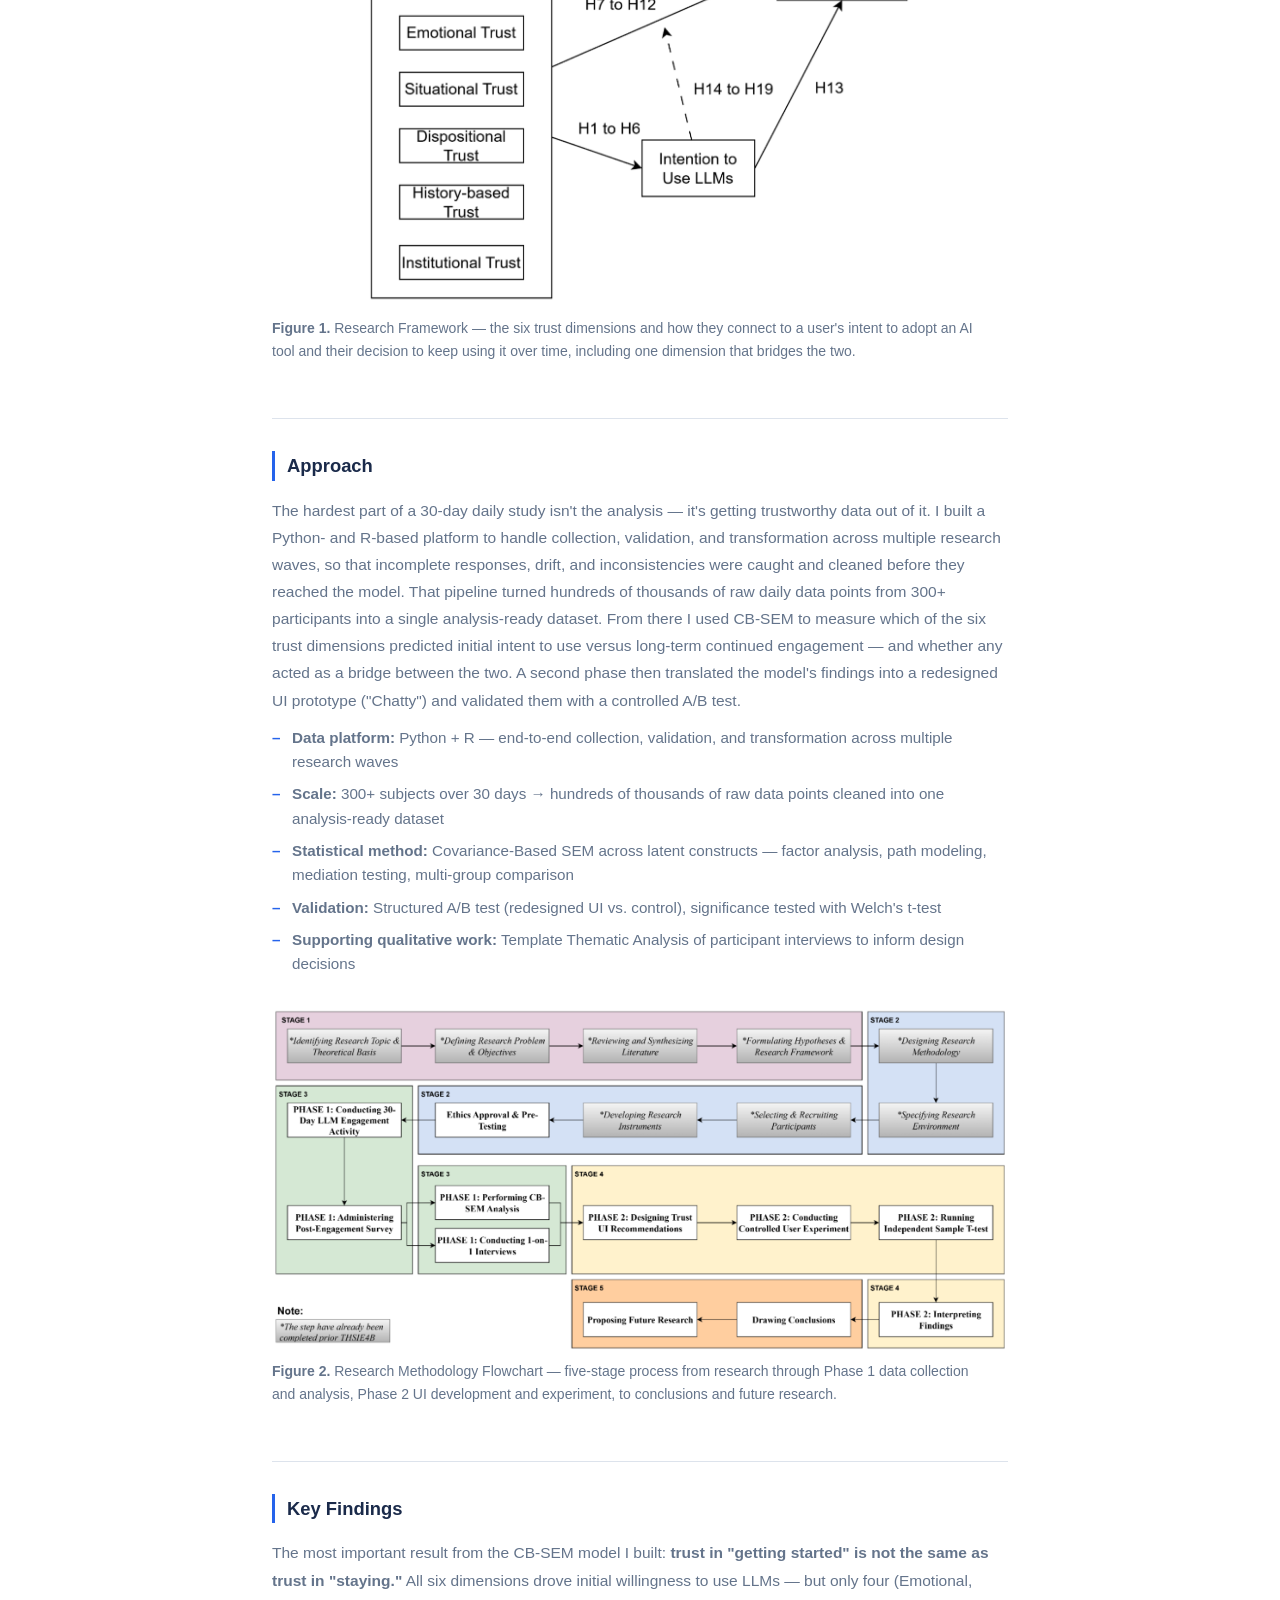
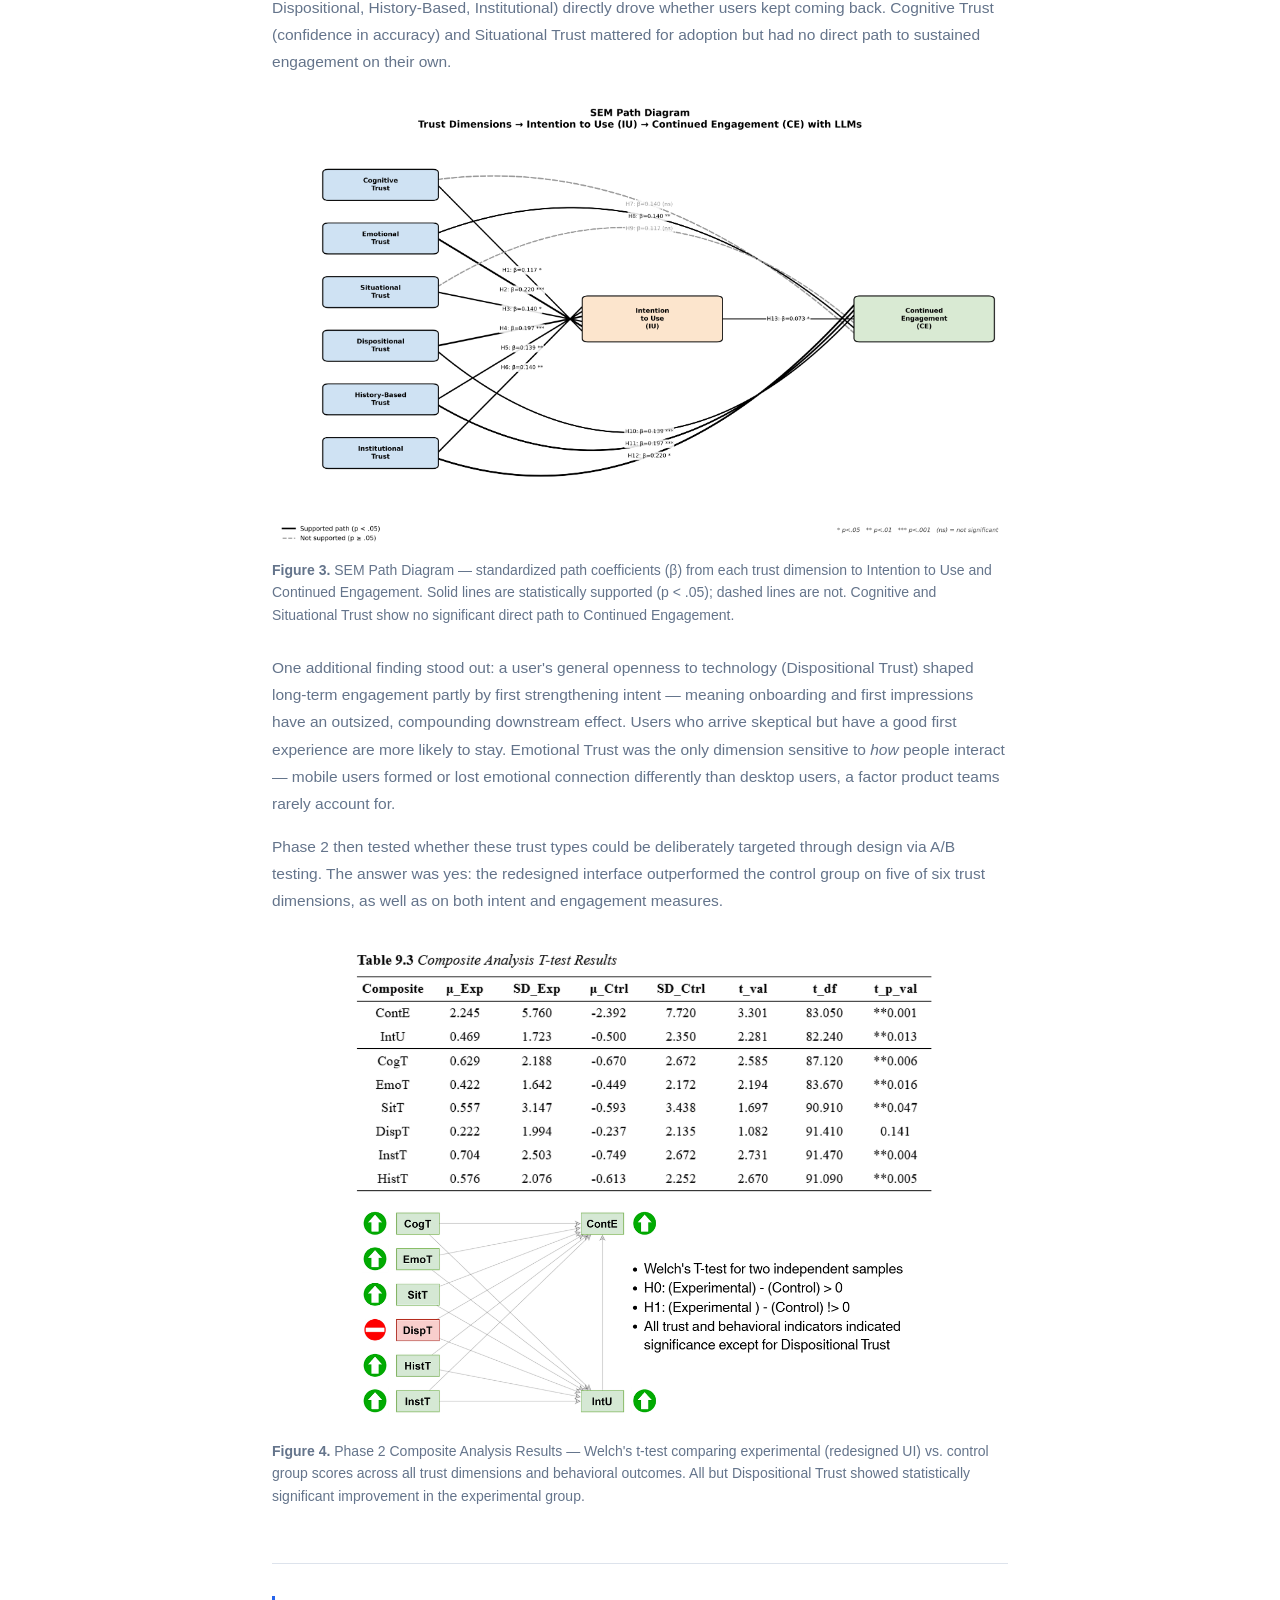
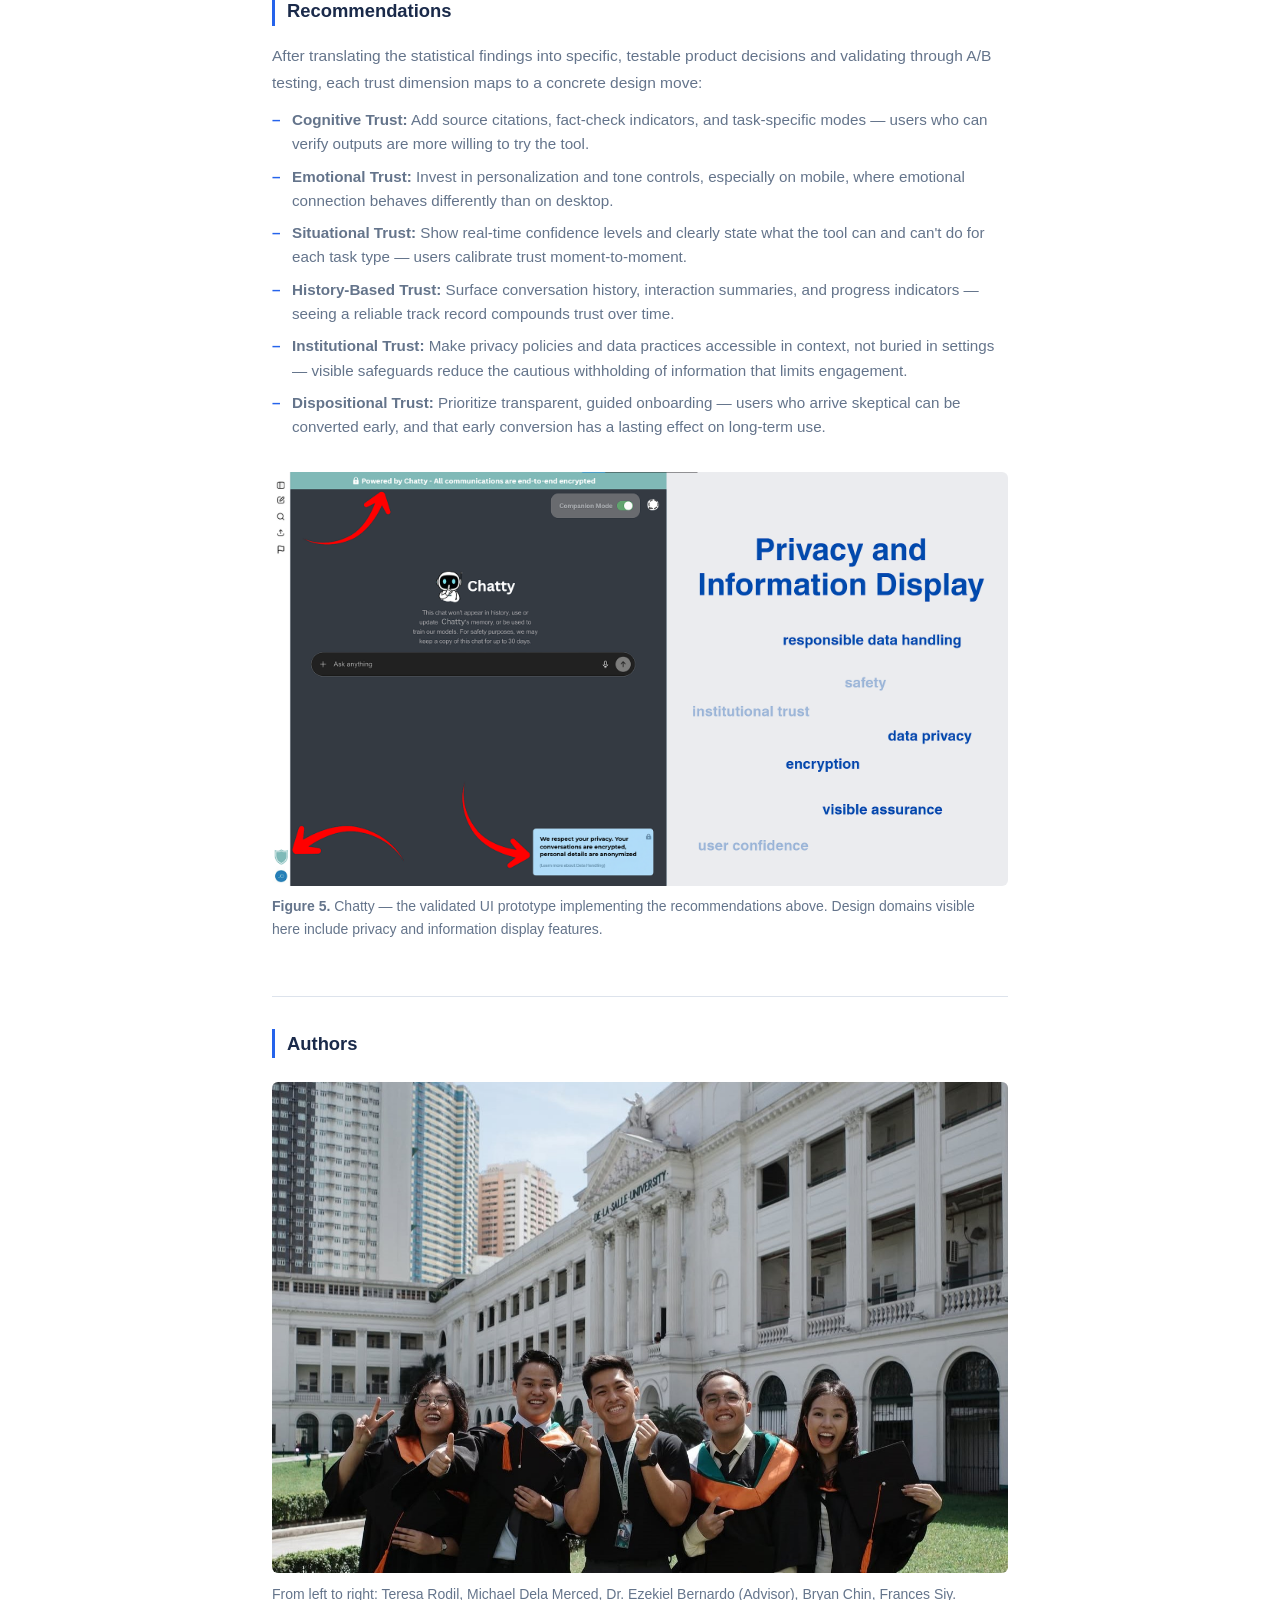
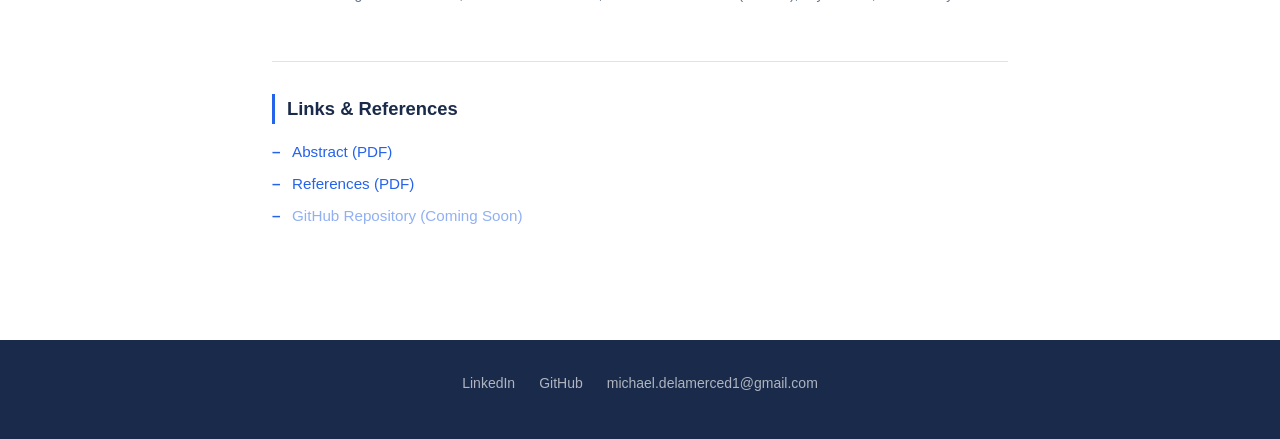
==== commit f6931795: "update navbar and hover fx" ====
--- a/projects/project-1.html
+++ b/projects/project-1.html
@@ -12,7 +12,7 @@
   <!-- ── Navbar ── -->
   <header class="navbar" role="banner">
     <div class="navbar__inner">
-      <a href="../index.html" class="navbar__brand">Michael Dela Merced</a>
+      <a href="../index.html" class="navbar__brand">Michael's Project Portfolio</a>
       <nav aria-label="Primary">
         <ul class="navbar__nav">
           <li><a href="../index.html#project-1">← Back to Portfolio</a></li>
--- a/css/styles.css
+++ b/css/styles.css
@@ -108,6 +108,11 @@
   display: flex;
   align-items: center;
   justify-content: center;
+  transition: box-shadow .35s ease;
+}
+
+.hero__avatar:hover {
+  box-shadow: 0 0 45px 8px rgba(255,255,255,.32);
 }
 
 .hero__avatar svg {
@@ -129,6 +134,12 @@
   font-weight: 700;
   letter-spacing: -.01em;
   margin-bottom: .35rem;
+  transition: text-shadow .35s ease;
+  cursor: default;
+}
+
+.hero__name:hover {
+  text-shadow: 0 0 35px rgba(255,255,255,.42);
 }
 
 .hero__title {
@@ -136,6 +147,12 @@
   font-weight: 400;
   color: rgba(255,255,255,.72);
   margin-bottom: 1.25rem;
+  transition: text-shadow .35s ease;
+  cursor: default;
+}
+
+.hero__title:hover {
+  text-shadow: 0 0 40px rgba(255,255,255,.58);
 }
 
 .hero__bio {
@@ -144,6 +161,12 @@
   color: rgba(255,255,255,.8);
   font-size: .97rem;
   line-height: 1.7;
+  transition: text-shadow .35s ease;
+  cursor: default;
+}
+
+.hero__bio:hover {
+  text-shadow: 0 0 35px rgba(255,255,255,.48);
 }
 
 .hero__meta {
@@ -159,10 +182,23 @@
   color: rgba(255,255,255,.88);
   text-decoration: none;
   border-bottom: 1px solid rgba(255,255,255,.35);
-  transition: color .18s;
-}
-
-.hero__meta a:hover { color: #fff; }
+  transition: color .18s, text-shadow .35s ease;
+}
+
+.hero__meta a:hover {
+  color: #fff;
+  text-shadow: 0 0 30px rgba(255,255,255,.75);
+}
+
+.hero__meta span {
+  transition: text-shadow .35s ease;
+  cursor: default;
+}
+
+.hero__meta span:hover {
+  text-shadow: 0 0 30px rgba(255,255,255,.75);
+}
+
 
 /* ── Section wrapper ── */
 .projects {
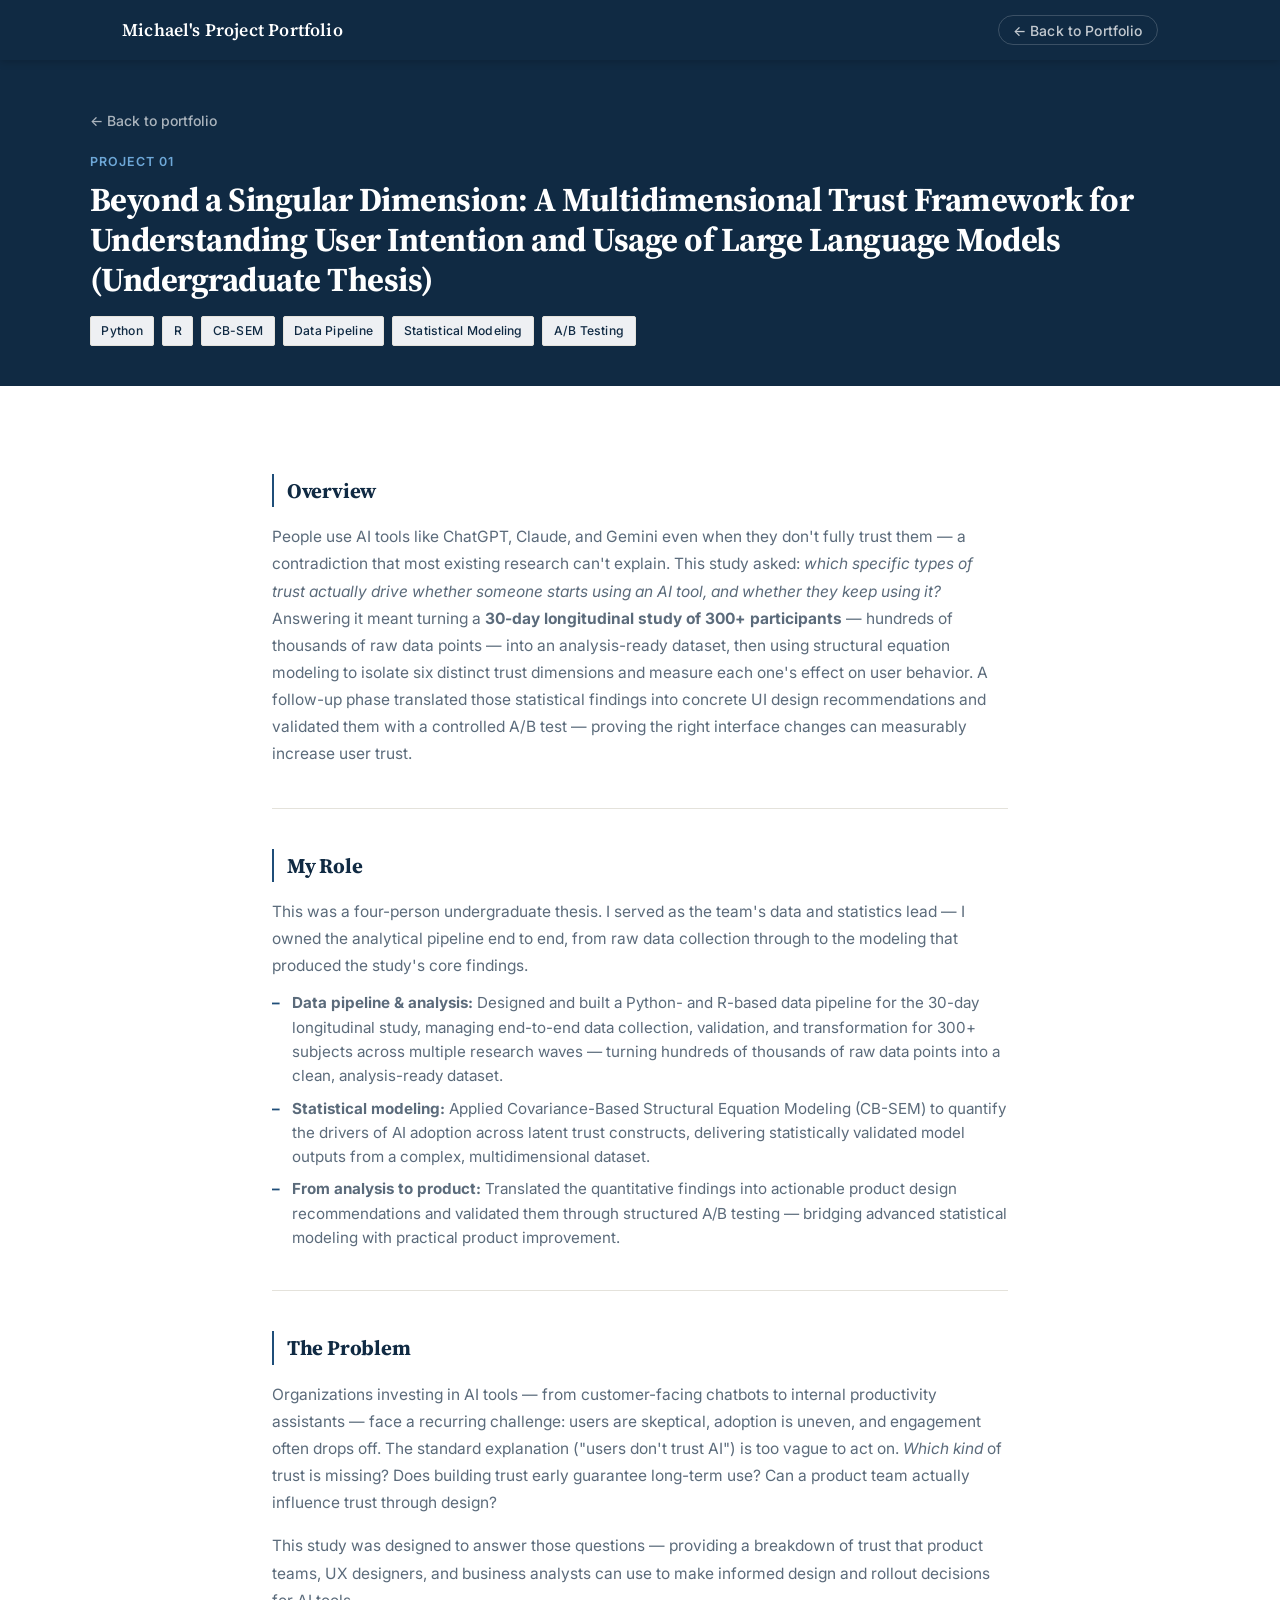
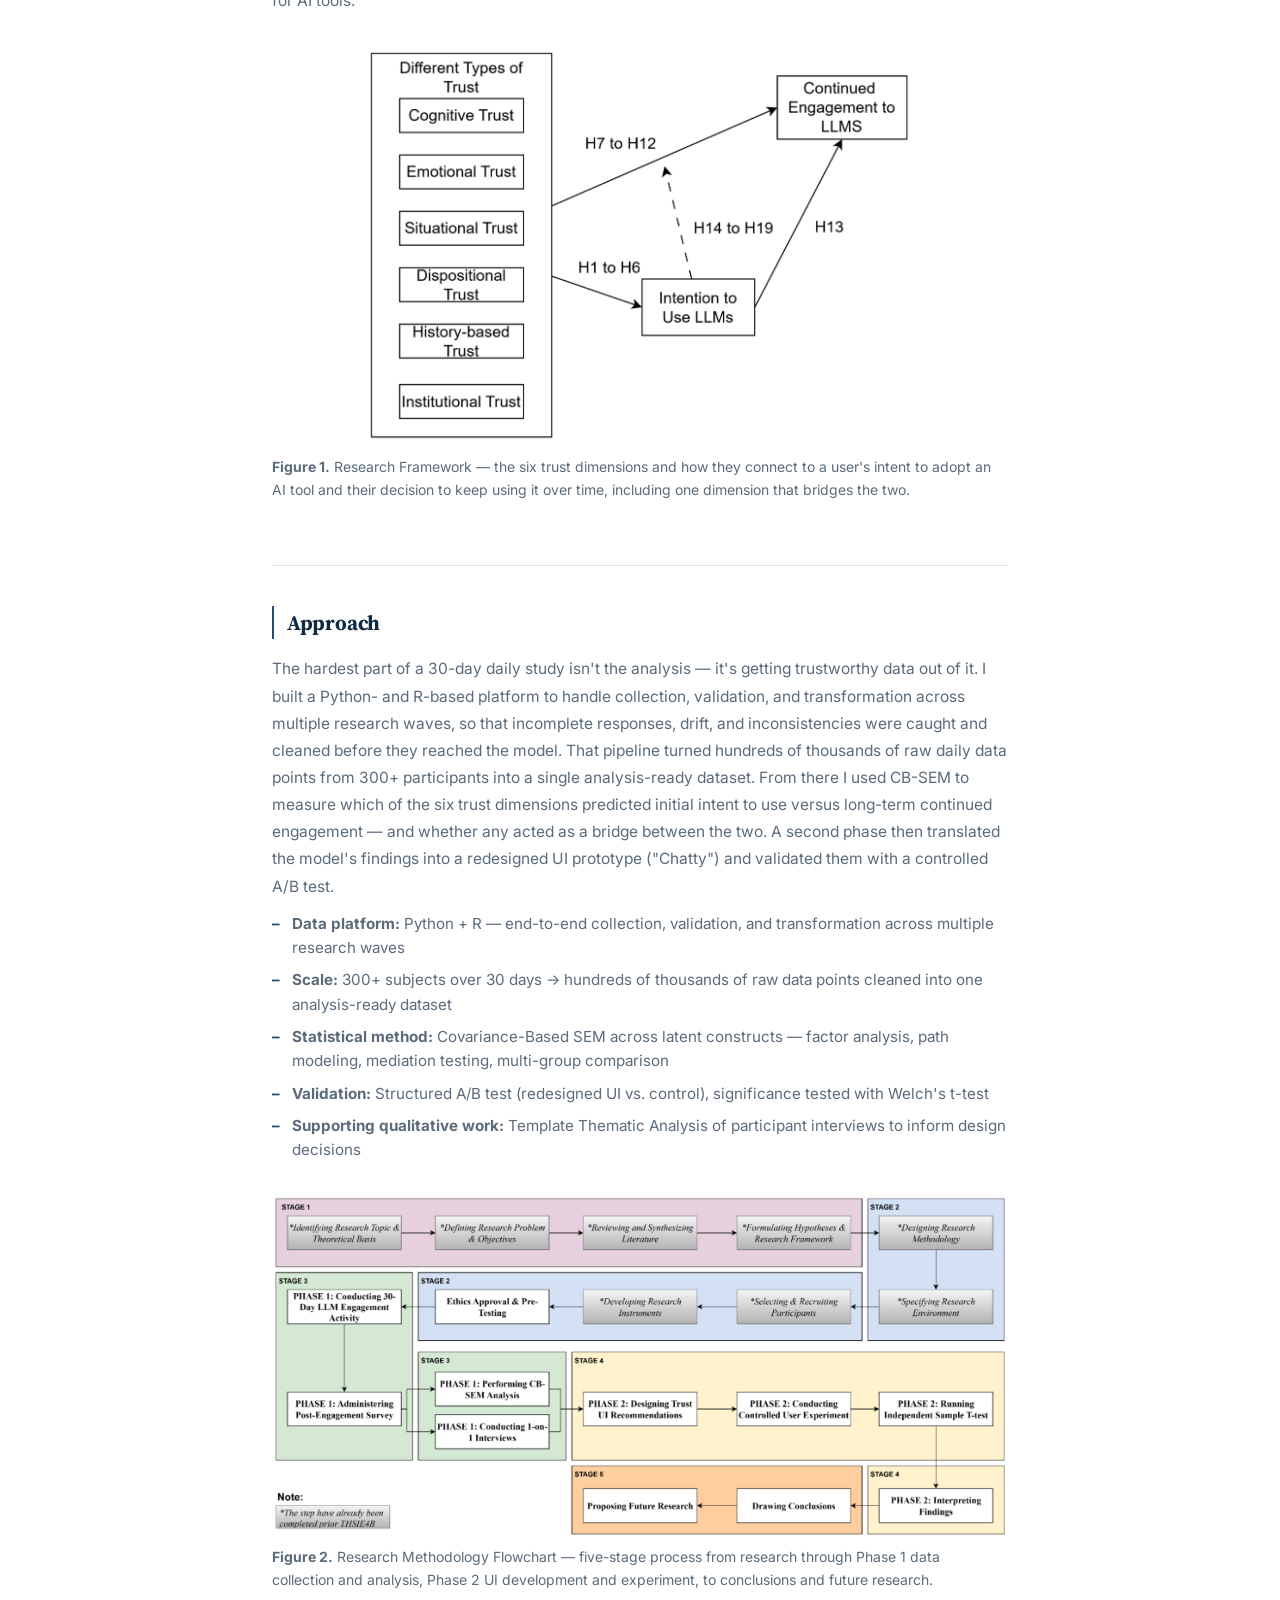
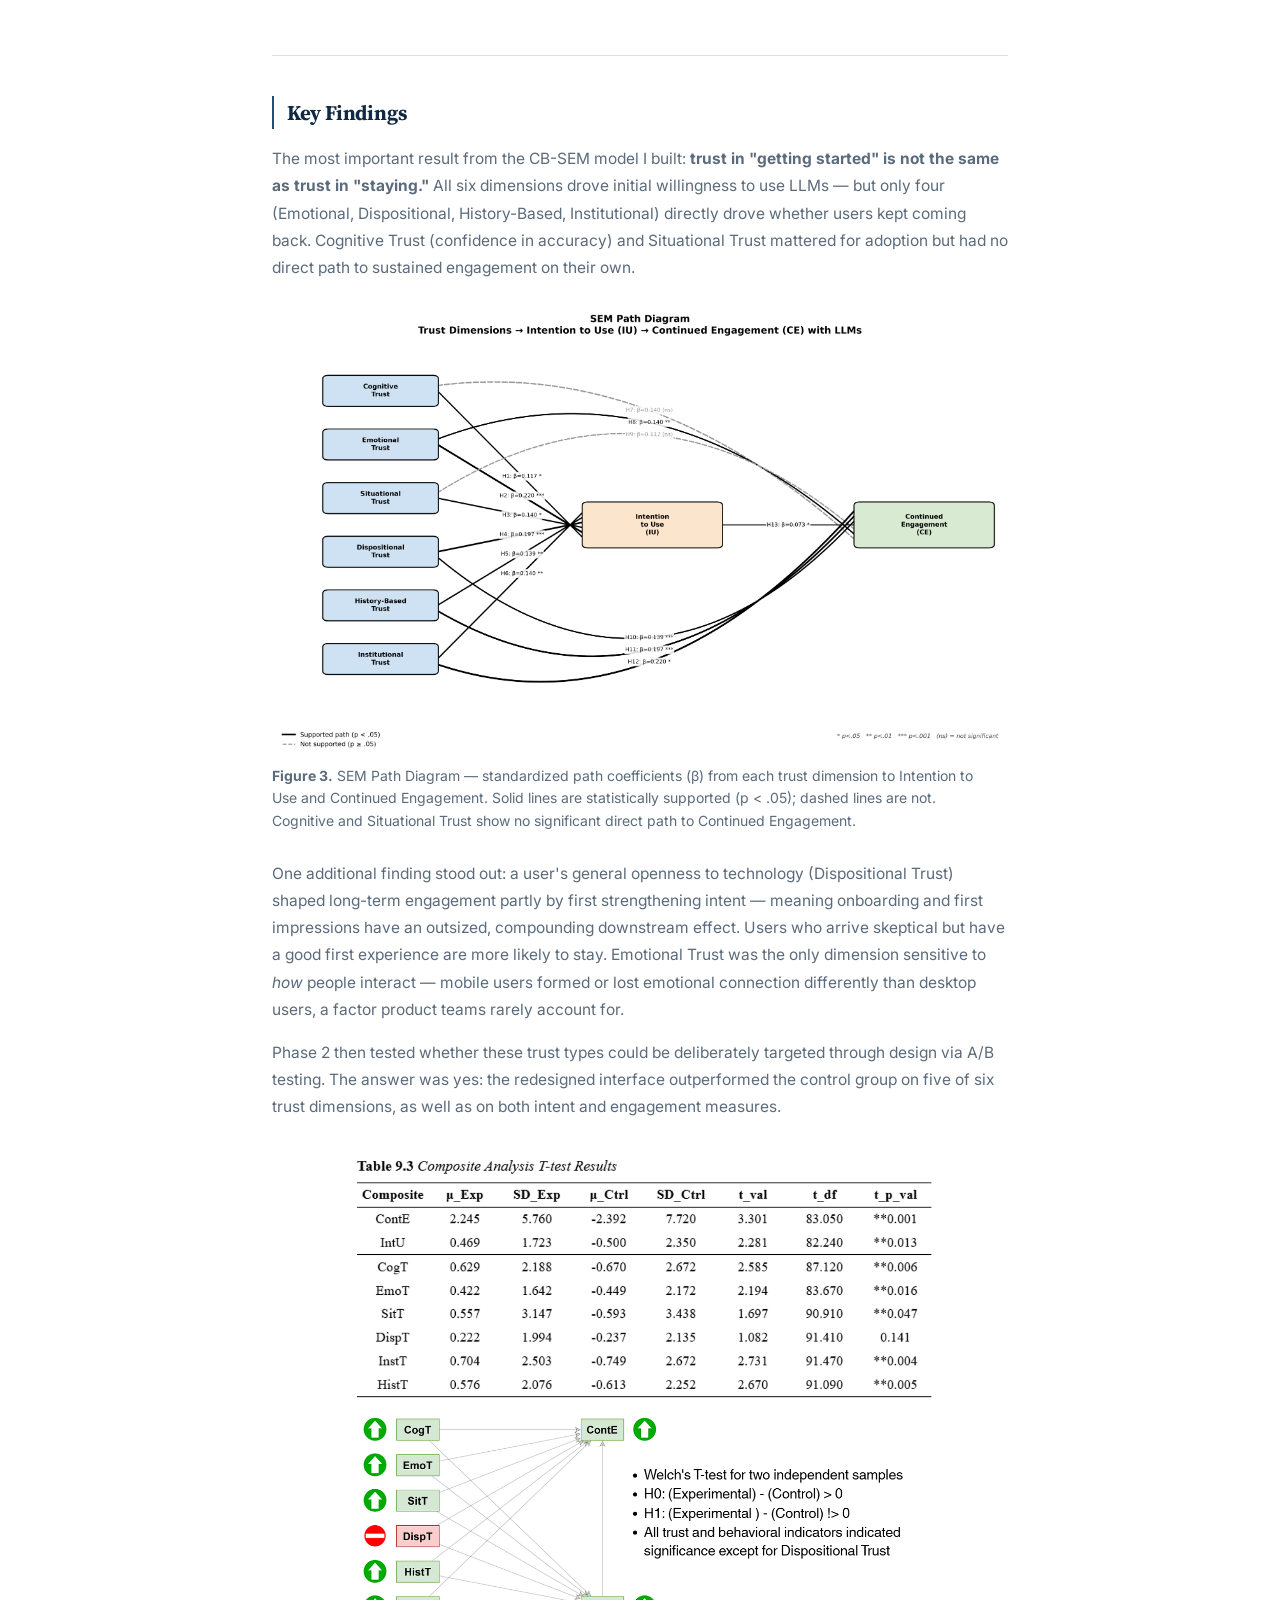
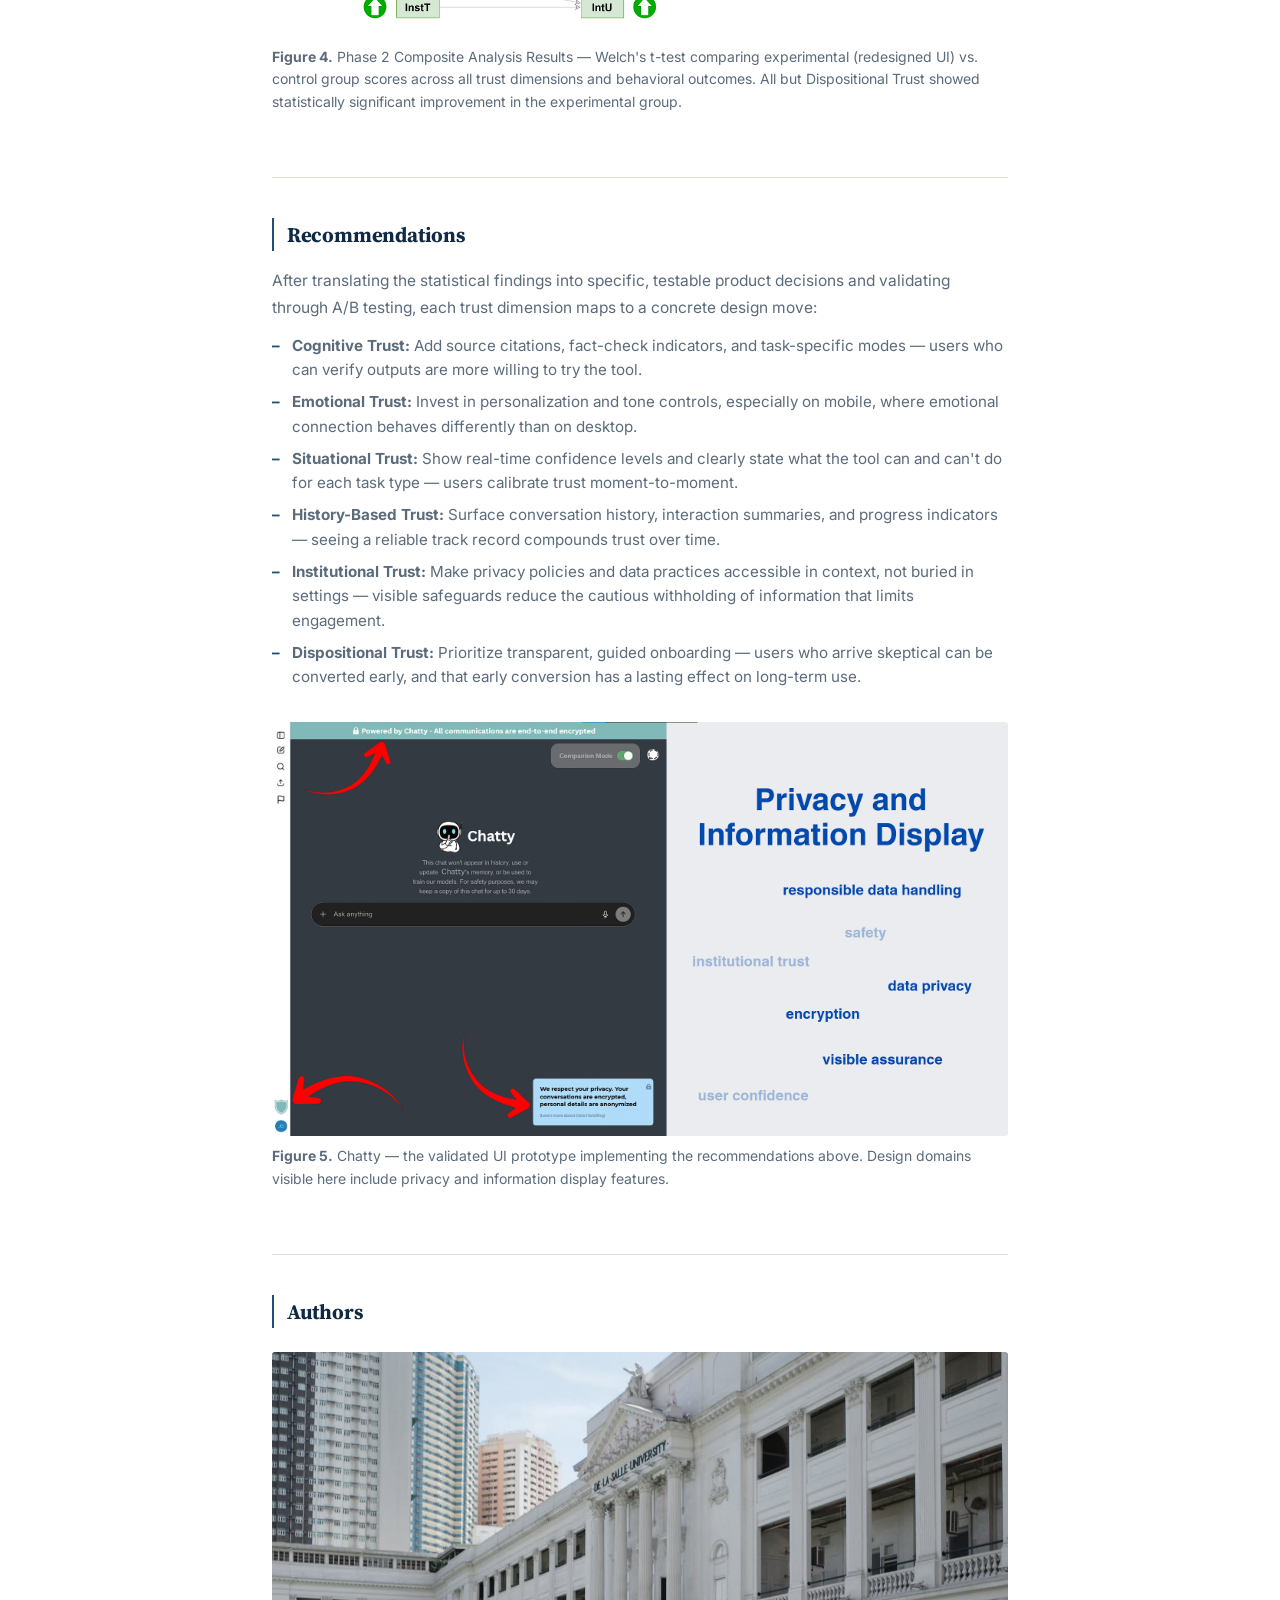
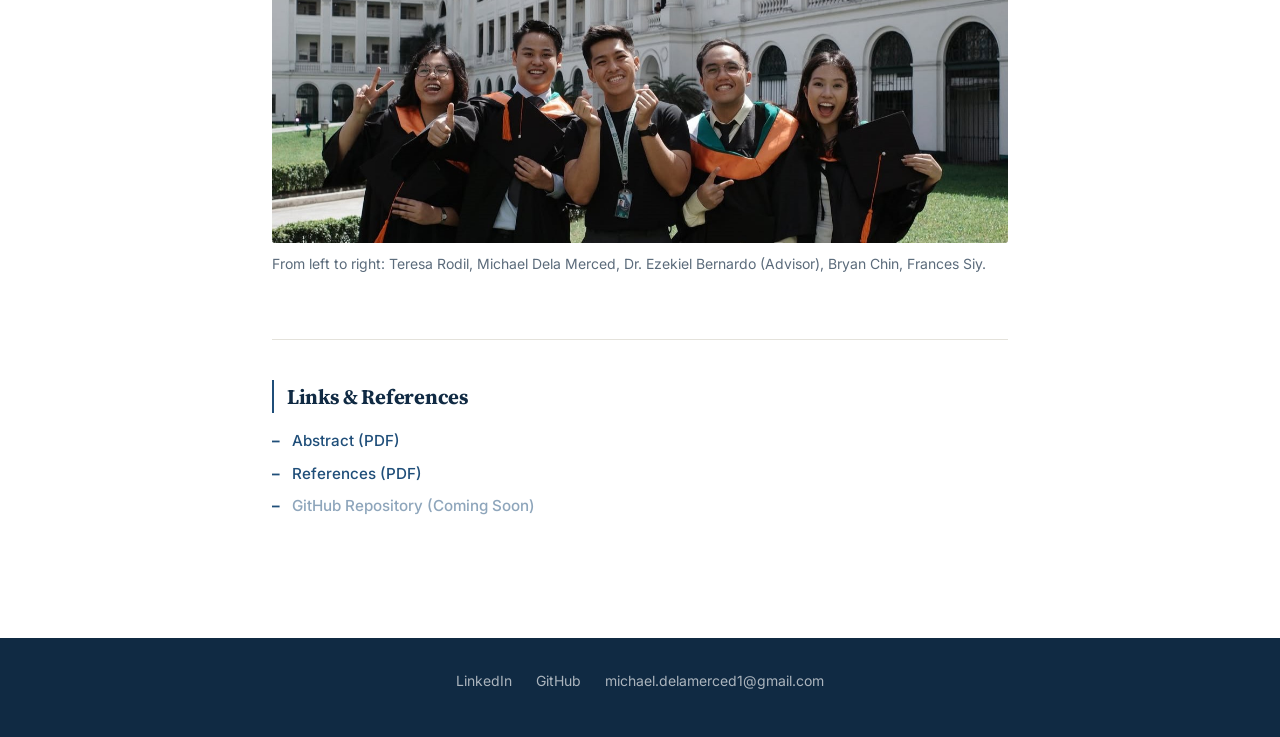
==== commit 4f94971d: "layouts + proj3 docs" ====
--- a/projects/project-1.html
+++ b/projects/project-1.html
@@ -4,6 +4,9 @@
   <meta charset="UTF-8" />
   <meta name="viewport" content="width=device-width, initial-scale=1.0" />
   <title>Project 01 — Beyond a Singular Dimension: A Multidimensional Trust Framework for Understanding User Intention and Usage of Large Language Models</title>
+  <link rel="preconnect" href="https://fonts.googleapis.com">
+  <link rel="preconnect" href="https://fonts.gstatic.com" crossorigin>
+  <link rel="stylesheet" href="https://fonts.googleapis.com/css2?family=Inter:wght@400;500;600;700&family=Source+Serif+4:opsz,wght@8..60,500;8..60,600;8..60,700&display=swap">
   <link rel="stylesheet" href="../css/styles.css" />
   <link rel="stylesheet" href="../css/project.css" />
 </head>
--- a/css/styles.css
+++ b/css/styles.css
@@ -1,29 +1,35 @@
 *, *::before, *::after { box-sizing: border-box; margin: 0; padding: 0; }
 
 :root {
-  --navy:    #1a2a4a;
-  --navy-lt: #243659;
-  --accent:  #2563eb;
-  --bg:      #ffffff;
-  --bg-alt:  #f4f6f9;
-  --text:    #2d3748;
-  --muted:   #64748b;
-  --border:  #dde3ec;
-  --tag-bg:  #e8eef7;
-  --tag-fg:  #1a2a4a;
-  --shadow:  0 2px 12px rgba(26,42,74,.09);
-  --radius:  6px;
-  --max-w:   1100px;
+  --font-serif: "Source Serif 4", Georgia, "Times New Roman", serif;
+  --font-sans:  "Inter", -apple-system, "Segoe UI", Roboto, Helvetica, Arial, sans-serif;
+
+  --navy:        #102a43;
+  --navy-lt:     #1c3a5e;
+  --accent:      #1f4e79;
+  --accent-light:#6ea8d8;
+  --bg:          #ffffff;
+  --bg-alt:      #f6f5f1;
+  --text:        #233140;
+  --muted:       #5b6b7b;
+  --border:      #e4e2db;
+  --tag-bg:      #eef0f3;
+  --tag-fg:      #102a43;
+  --shadow:      0 1px 2px rgba(16,42,67,.05), 0 8px 24px rgba(16,42,67,.07);
+  --radius:      3px;
+  --max-w:       1100px;
 }
 
 html { scroll-behavior: smooth; }
 
 body {
-  font-family: -apple-system, "Segoe UI", Roboto, Helvetica, Arial, sans-serif;
+  font-family: var(--font-sans);
   font-size: 16px;
   line-height: 1.6;
   color: var(--text);
   background: var(--bg);
+  -webkit-font-smoothing: antialiased;
+  -moz-osx-font-smoothing: grayscale;
 }
 
 /* ── Navbar ── */
@@ -47,9 +53,10 @@
 
 .navbar__brand {
   color: #fff;
-  font-weight: 700;
-  font-size: 1.05rem;
-  letter-spacing: .02em;
+  font-family: var(--font-serif);
+  font-weight: 600;
+  font-size: 1.1rem;
+  letter-spacing: .01em;
   text-decoration: none;
 }
 
@@ -112,7 +119,7 @@
 }
 
 .hero__avatar:hover {
-  box-shadow: 0 0 45px 8px rgba(255,255,255,.32);
+  box-shadow: 0 0 36px 5px rgba(255,255,255,.22);
 }
 
 .hero__avatar svg {
@@ -130,16 +137,17 @@
 }
 
 .hero__name {
-  font-size: 2.6rem;
+  font-family: var(--font-serif);
+  font-size: 2.7rem;
   font-weight: 700;
-  letter-spacing: -.01em;
-  margin-bottom: .35rem;
+  letter-spacing: -.015em;
+  margin-bottom: .4rem;
   transition: text-shadow .35s ease;
   cursor: default;
 }
 
 .hero__name:hover {
-  text-shadow: 0 0 35px rgba(255,255,255,.42);
+  text-shadow: 0 0 30px rgba(255,255,255,.28);
 }
 
 .hero__title {
@@ -152,7 +160,7 @@
 }
 
 .hero__title:hover {
-  text-shadow: 0 0 40px rgba(255,255,255,.58);
+  text-shadow: 0 0 30px rgba(255,255,255,.36);
 }
 
 .hero__bio {
@@ -166,7 +174,7 @@
 }
 
 .hero__bio:hover {
-  text-shadow: 0 0 35px rgba(255,255,255,.48);
+  text-shadow: 0 0 28px rgba(255,255,255,.30);
 }
 
 .hero__meta {
@@ -187,7 +195,7 @@
 
 .hero__meta a:hover {
   color: #fff;
-  text-shadow: 0 0 30px rgba(255,255,255,.75);
+  text-shadow: 0 0 22px rgba(255,255,255,.45);
 }
 
 .hero__meta span {
@@ -196,7 +204,7 @@
 }
 
 .hero__meta span:hover {
-  text-shadow: 0 0 30px rgba(255,255,255,.75);
+  text-shadow: 0 0 22px rgba(255,255,255,.45);
 }
 
 
@@ -208,15 +216,17 @@
 
 .section-heading {
   max-width: var(--max-w);
-  margin: 0 auto 2.5rem;
+  margin: 0 auto 3rem;
 }
 
 .section-heading h2 {
-  font-size: 1.6rem;
+  font-family: var(--font-serif);
+  font-size: 1.7rem;
   font-weight: 700;
+  letter-spacing: -.015em;
   color: var(--navy);
-  border-left: 4px solid var(--accent);
-  padding-left: .75rem;
+  border-left: 3px solid var(--accent);
+  padding-left: .8rem;
 }
 
 /* ── Project card ── */
@@ -226,7 +236,7 @@
   background: var(--bg);
   border-radius: var(--radius);
   box-shadow: var(--shadow);
-  border-left: 4px solid var(--navy);
+  border-left: 3px solid var(--navy);
   overflow: hidden;
   cursor: pointer;
   transition: transform .2s ease, box-shadow .2s ease, border-left-color .2s ease;
@@ -240,7 +250,7 @@
 
 .card:hover {
   transform: translateY(-3px);
-  box-shadow: 0 8px 28px rgba(26,42,74,.16);
+  box-shadow: 0 12px 32px rgba(16,42,67,.12);
   border-left-color: var(--accent);
 }
 
@@ -282,8 +292,10 @@
 }
 
 .card__title {
-  font-size: 1.35rem;
+  font-family: var(--font-serif);
+  font-size: 1.4rem;
   font-weight: 700;
+  letter-spacing: -.015em;
   color: var(--navy);
   margin-bottom: .6rem;
 }
@@ -307,8 +319,8 @@
 /* Placeholder visual */
 .card__visual {
   background: var(--bg-alt);
-  border: 1px dashed var(--border);
-  border-radius: 4px;
+  border: 1px solid var(--border);
+  border-radius: var(--radius);
   height: 320px;
   margin-bottom: 1.5rem;
   display: flex;
@@ -340,11 +352,11 @@
 .tag {
   background: var(--tag-bg);
   color: var(--tag-fg);
-  font-size: .78rem;
-  font-weight: 600;
-  letter-spacing: .03em;
-  padding: .25rem .7rem;
-  border-radius: 99px;
+  font-size: .76rem;
+  font-weight: 500;
+  letter-spacing: .02em;
+  padding: .28rem .65rem;
+  border-radius: 2px;
   border: 1px solid var(--border);
 }
 
--- a/css/project.css
+++ b/css/project.css
@@ -28,14 +28,15 @@
   font-weight: 600;
   letter-spacing: .08em;
   text-transform: uppercase;
-  color: var(--accent);
+  color: var(--accent-light);
   margin-bottom: .4rem;
 }
 
 .proj-hero__title {
-  font-size: 2rem;
+  font-family: var(--font-serif);
+  font-size: 2.1rem;
   font-weight: 700;
-  letter-spacing: -.01em;
+  letter-spacing: -.015em;
   line-height: 1.2;
 }
 
@@ -48,19 +49,21 @@
 
 /* ── Sections ── */
 .proj-section {
-  padding: 2rem 0;
+  padding: 2.5rem 0;
   border-bottom: 1px solid var(--border);
 }
 
 .proj-section:last-child { border-bottom: none; }
 
 .proj-section__heading {
-  font-size: 1.15rem;
+  font-family: var(--font-serif);
+  font-size: 1.3rem;
   font-weight: 700;
+  letter-spacing: -.01em;
   color: var(--navy);
   margin-bottom: 1rem;
-  padding-left: .75rem;
-  border-left: 3px solid var(--accent);
+  padding-left: .8rem;
+  border-left: 2px solid var(--accent);
 }
 
 .proj-section p {
@@ -101,7 +104,7 @@
 
 .proj-figure__img {
   background: var(--bg-alt);
-  border: 1px dashed var(--border);
+  border: 1px solid var(--border);
   border-radius: var(--radius);
   overflow: hidden;
   height: 300px;
@@ -128,7 +131,7 @@
 /* ── PDF placeholder ── */
 .proj-pdf-placeholder {
   background: var(--bg-alt);
-  border: 1px dashed var(--border);
+  border: 1px solid var(--border);
   border-radius: var(--radius);
   padding: 3rem 2rem;
   text-align: center;
@@ -156,6 +159,84 @@
   color: var(--navy);
   padding: .1em .35em;
   border-radius: 3px;
+}
+
+/* ── PDF slide viewer ── */
+.pdf-viewer {
+  margin: 1.5rem 0;
+}
+
+.pdf-viewer__stage {
+  position: relative;
+  display: flex;
+  align-items: center;
+  justify-content: center;
+  background: var(--bg-alt);
+  border: 1px solid var(--border);
+  border-radius: var(--radius);
+  overflow: hidden;
+  min-height: 200px;
+}
+
+.pdf-viewer__canvas {
+  display: block;
+  max-width: 100%;
+  height: auto;
+}
+
+.pdf-viewer__loading {
+  position: absolute;
+  top: 50%;
+  left: 50%;
+  transform: translate(-50%, -50%);
+  color: var(--muted);
+  font-size: .9rem;
+  margin: 0;
+}
+
+.pdf-nav {
+  position: absolute;
+  top: 50%;
+  transform: translateY(-50%);
+  width: 44px;
+  height: 44px;
+  display: flex;
+  align-items: center;
+  justify-content: center;
+  border: none;
+  border-radius: 50%;
+  background: rgba(16, 42, 67, .55);
+  color: #fff;
+  font-size: 1.6rem;
+  line-height: 1;
+  cursor: pointer;
+  transition: background .18s, opacity .18s;
+  z-index: 2;
+}
+
+.pdf-nav:hover {
+  background: rgba(16, 42, 67, .8);
+}
+
+.pdf-nav:disabled {
+  opacity: .2;
+  cursor: default;
+}
+
+.pdf-nav--prev { left: 14px; }
+.pdf-nav--next { right: 14px; }
+
+.pdf-viewer__bar {
+  display: flex;
+  justify-content: center;
+  align-items: center;
+  margin-top: .75rem;
+}
+
+.pdf-viewer__count {
+  font-size: .82rem;
+  color: var(--muted);
+  letter-spacing: .02em;
 }
 
 /* ── Links ── */
@@ -191,4 +272,7 @@
   .proj-hero__title { font-size: 1.5rem; }
   .proj-main { padding: 2rem 1.25rem 3rem; }
   .proj-figure__img { height: 200px; }
-}
+  .pdf-nav { width: 36px; height: 36px; font-size: 1.3rem; }
+  .pdf-nav--prev { left: 8px; }
+  .pdf-nav--next { right: 8px; }
+}
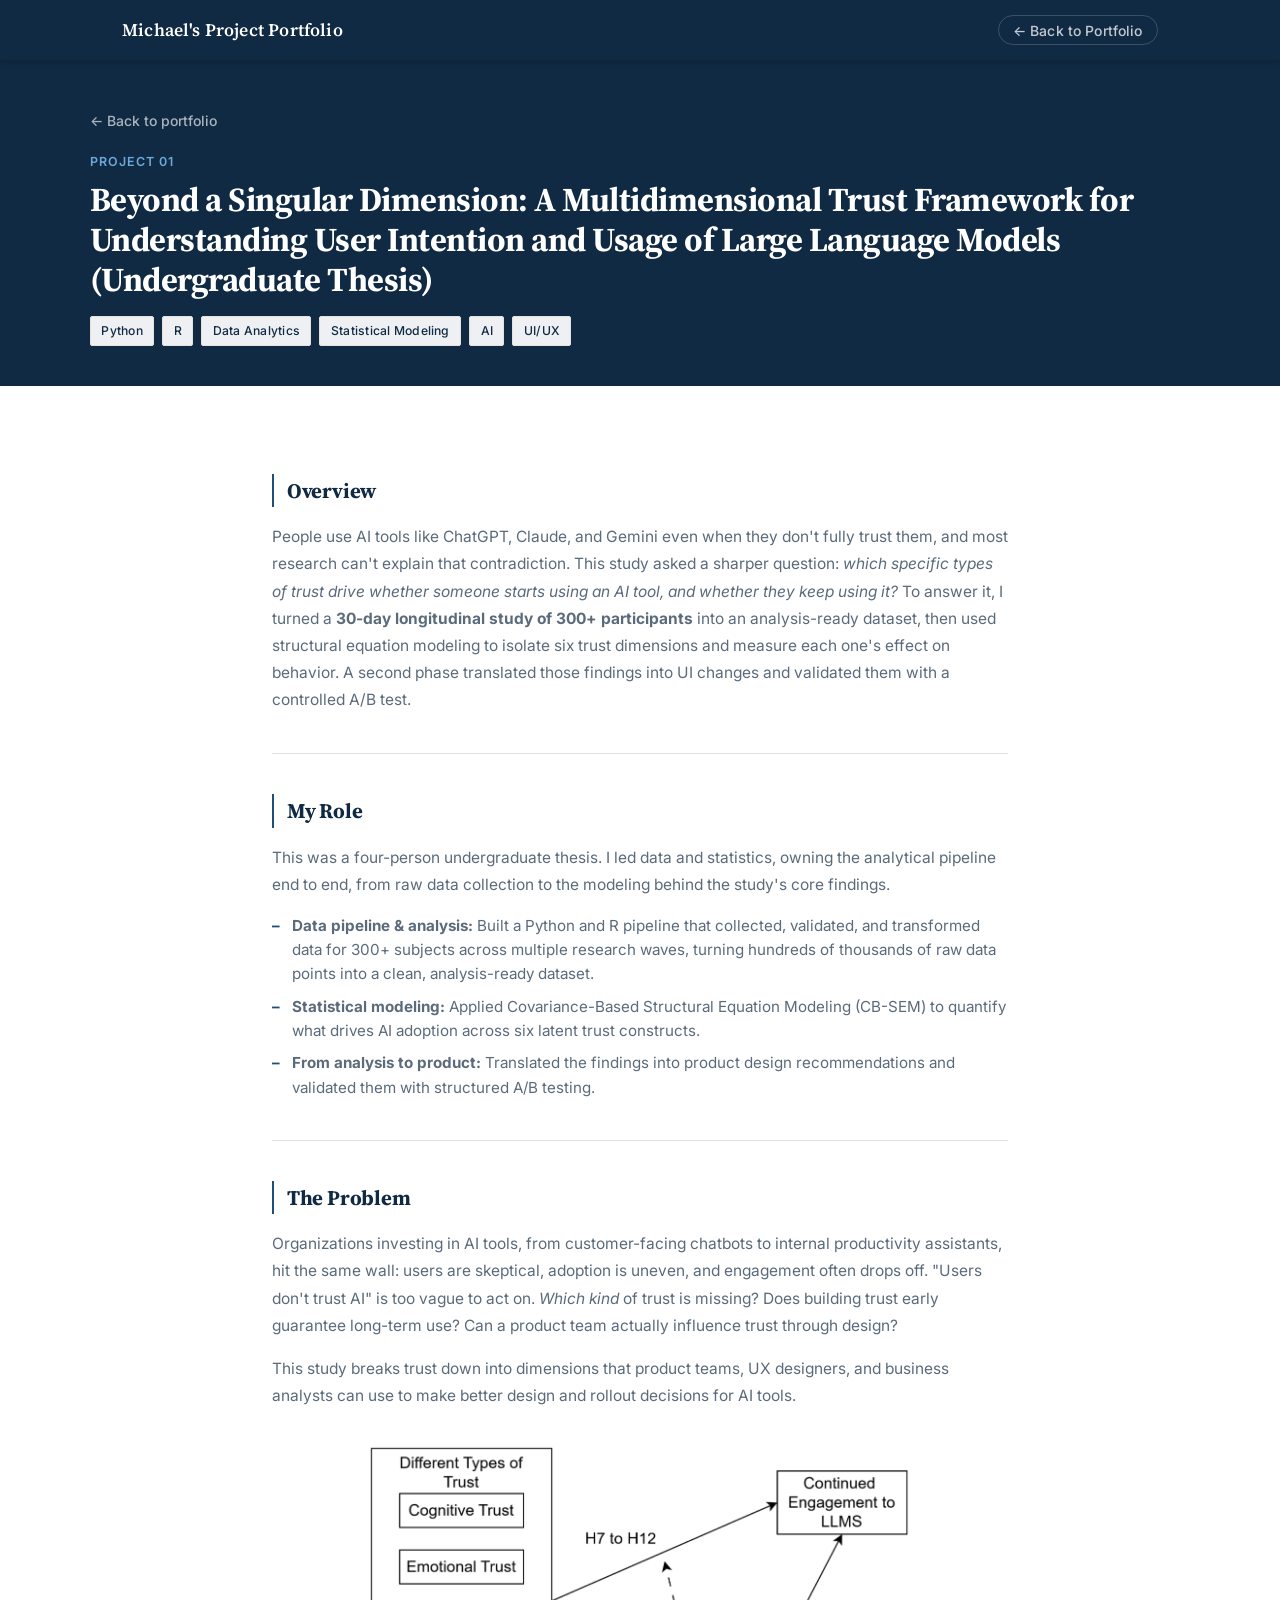
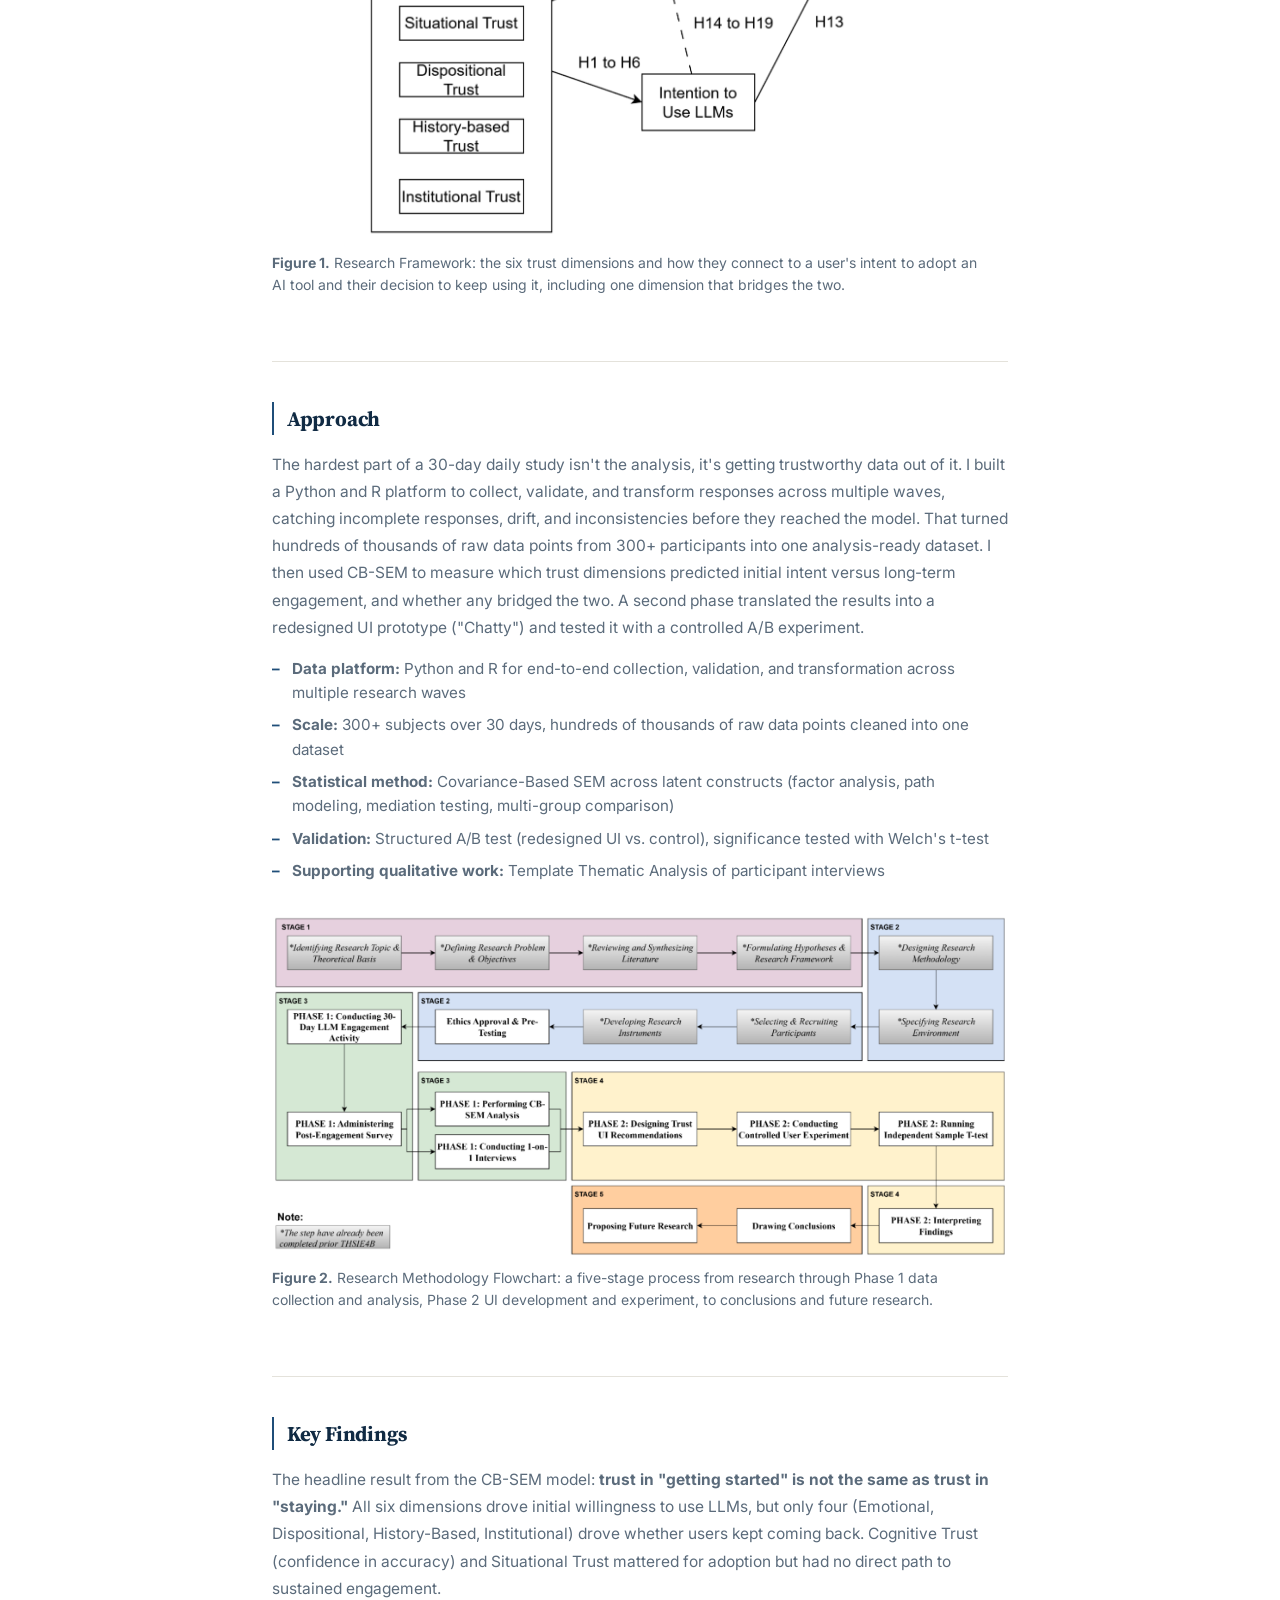
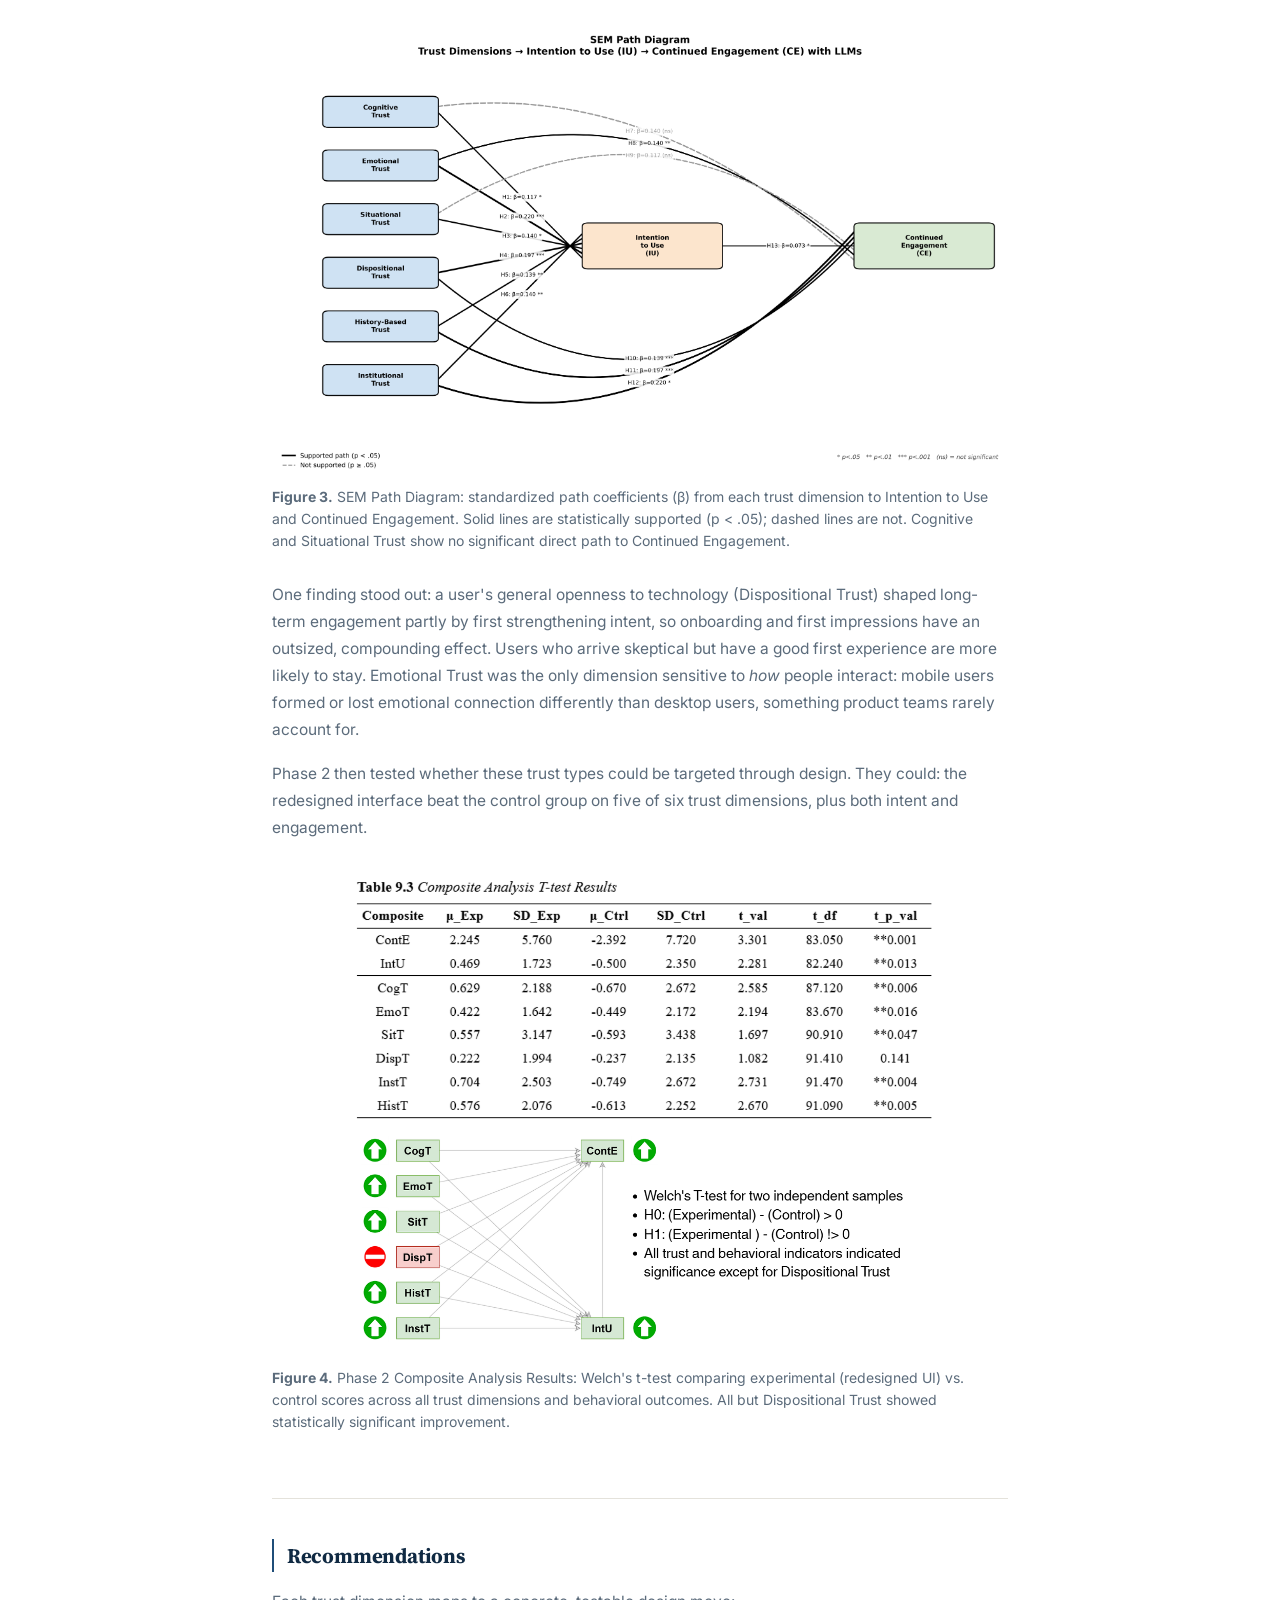
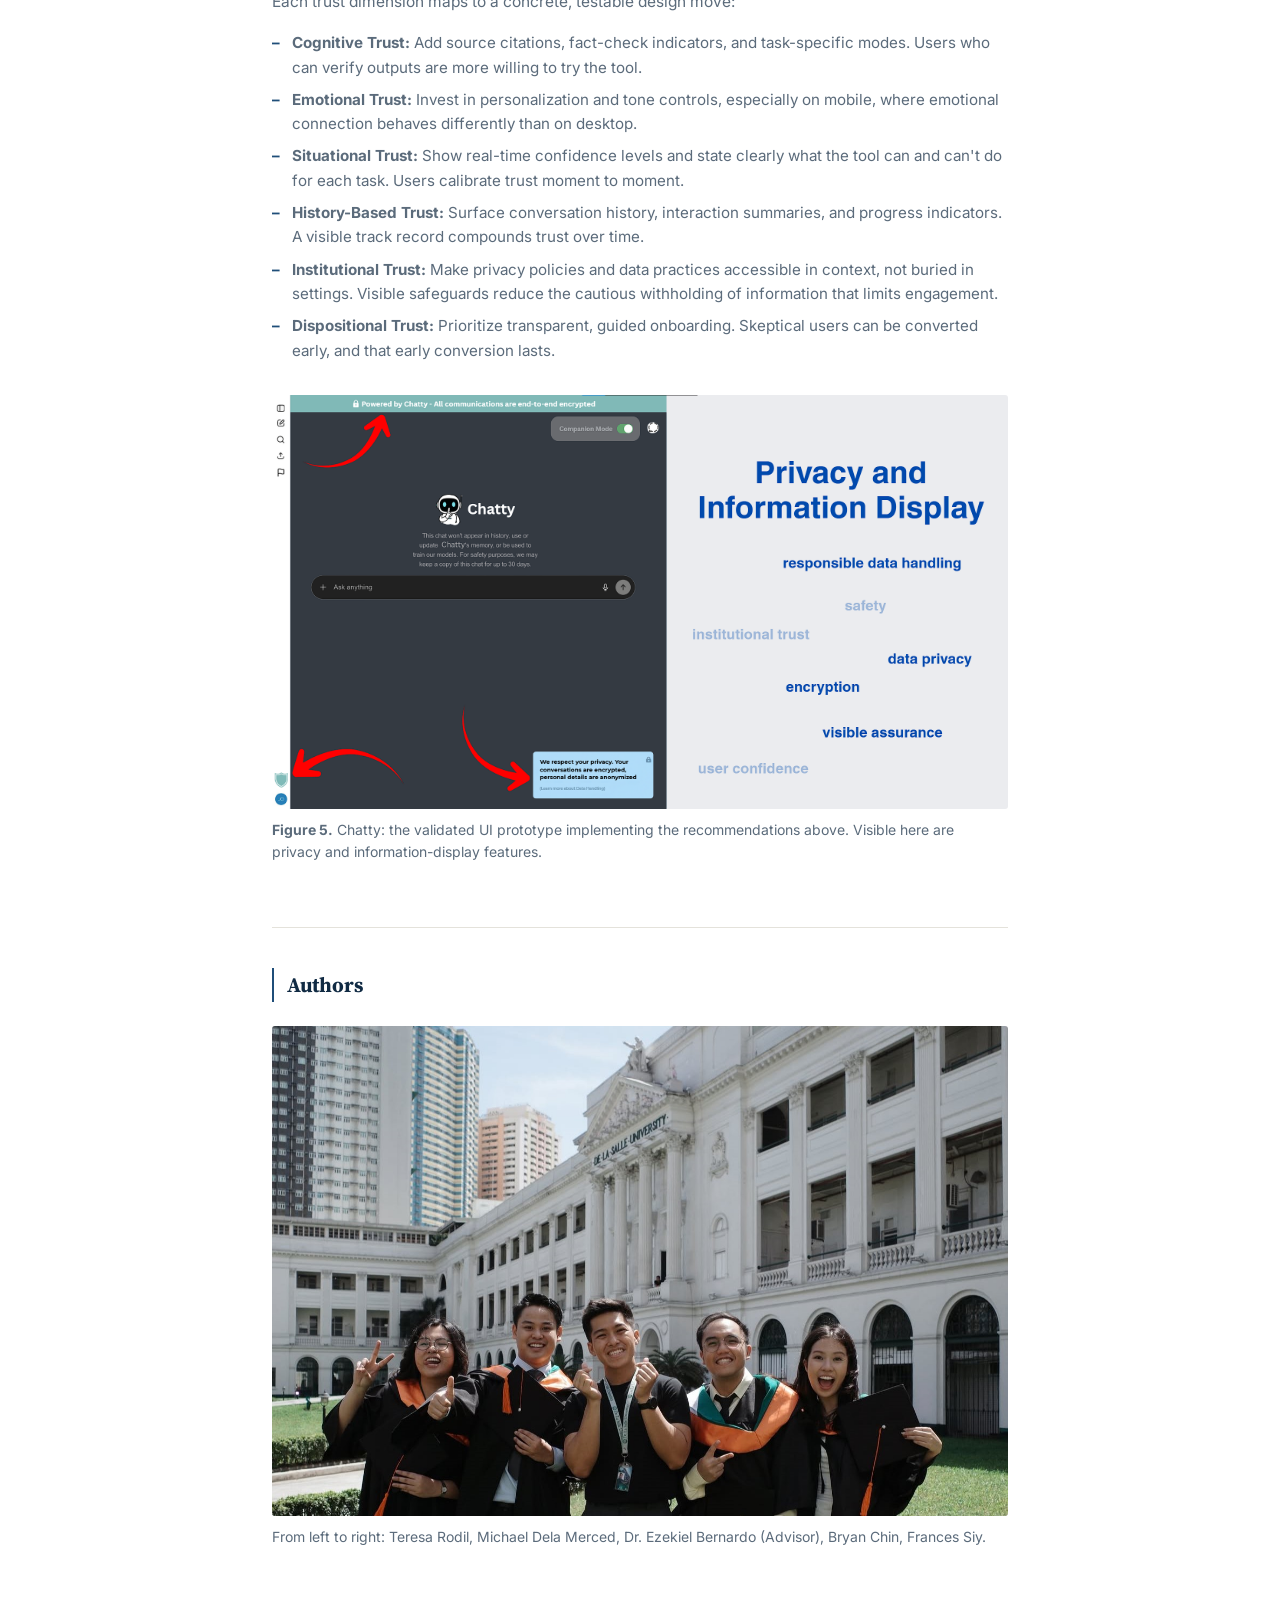
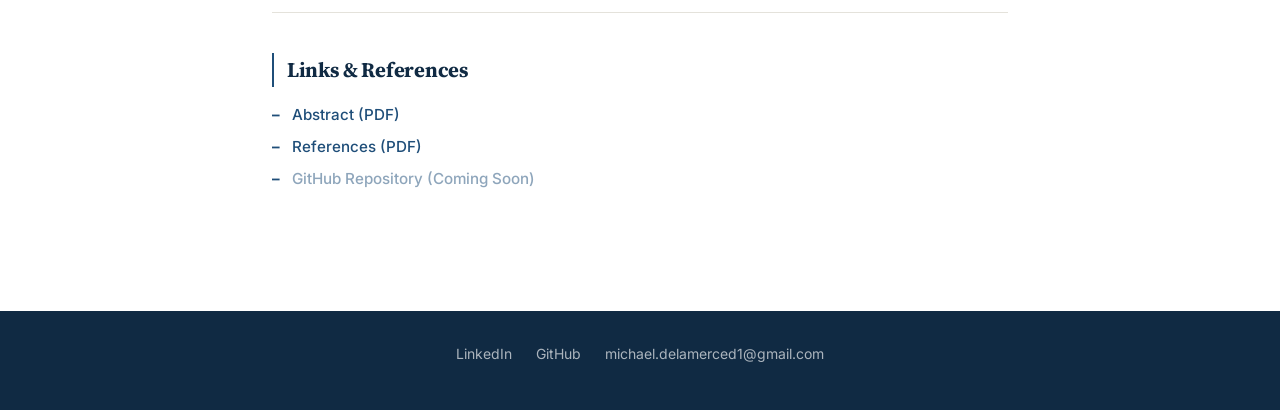
==== commit 19f79bf3: "added project 2 demos" ====
--- a/projects/project-1.html
+++ b/projects/project-1.html
@@ -3,7 +3,7 @@
 <head>
   <meta charset="UTF-8" />
   <meta name="viewport" content="width=device-width, initial-scale=1.0" />
-  <title>Project 01 — Beyond a Singular Dimension: A Multidimensional Trust Framework for Understanding User Intention and Usage of Large Language Models</title>
+  <title>Project 01 | Beyond a Singular Dimension: A Multidimensional Trust Framework for Understanding User Intention and Usage of Large Language Models</title>
   <link rel="preconnect" href="https://fonts.googleapis.com">
   <link rel="preconnect" href="https://fonts.gstatic.com" crossorigin>
   <link rel="stylesheet" href="https://fonts.googleapis.com/css2?family=Inter:wght@400;500;600;700&family=Source+Serif+4:opsz,wght@8..60,500;8..60,600;8..60,700&display=swap">
@@ -31,12 +31,12 @@
       <p class="proj-hero__number">Project 01</p>
       <h1 class="proj-hero__title">Beyond a Singular Dimension: A Multidimensional Trust Framework for Understanding User Intention and Usage of Large Language Models (Undergraduate Thesis)</h1>
       <div class="card__tags" style="margin-top:1rem;">
-        <span class="tag">Python</span>
-        <span class="tag">R</span>
-        <span class="tag">CB-SEM</span>
-        <span class="tag">Data Pipeline</span>
-        <span class="tag">Statistical Modeling</span>
-        <span class="tag">A/B Testing</span>
+          <span class="tag">Python</span>
+          <span class="tag">R</span>
+          <span class="tag">Data Analytics</span>
+          <span class="tag">Statistical Modeling</span>
+          <span class="tag">AI</span>
+		  <span class="tag">UI/UX</span>
       </div>
     </div>
   </div>
@@ -47,45 +47,45 @@
     <!-- Overview -->
     <section class="proj-section" aria-labelledby="s-abstract">
       <h2 class="proj-section__heading" id="s-abstract">Overview</h2>
-      <p>People use AI tools like ChatGPT, Claude, and Gemini even when they don't fully trust them — a contradiction that most existing research can't explain. This study asked: <em>which specific types of trust actually drive whether someone starts using an AI tool, and whether they keep using it?</em> Answering it meant turning a <strong>30-day longitudinal study of 300+ participants</strong> — hundreds of thousands of raw data points — into an analysis-ready dataset, then using structural equation modeling to isolate six distinct trust dimensions and measure each one's effect on user behavior. A follow-up phase translated those statistical findings into concrete UI design recommendations and validated them with a controlled A/B test — proving the right interface changes can measurably increase user trust.</p>
+      <p>People use AI tools like ChatGPT, Claude, and Gemini even when they don't fully trust them, and most research can't explain that contradiction. This study asked a sharper question: <em>which specific types of trust drive whether someone starts using an AI tool, and whether they keep using it?</em> To answer it, I turned a <strong>30-day longitudinal study of 300+ participants</strong> into an analysis-ready dataset, then used structural equation modeling to isolate six trust dimensions and measure each one's effect on behavior. A second phase translated those findings into UI changes and validated them with a controlled A/B test.</p>
     </section>
 
     <!-- My Role -->
     <section class="proj-section" aria-labelledby="s-role">
       <h2 class="proj-section__heading" id="s-role">My Role</h2>
-      <p>This was a four-person undergraduate thesis. I served as the team's data and statistics lead — I owned the analytical pipeline end to end, from raw data collection through to the modeling that produced the study's core findings.</p>
+      <p>This was a four-person undergraduate thesis. I led data and statistics, owning the analytical pipeline end to end, from raw data collection to the modeling behind the study's core findings.</p>
       <ul class="proj-list">
-        <li><strong>Data pipeline &amp; analysis:</strong> Designed and built a Python- and R-based data pipeline for the 30-day longitudinal study, managing end-to-end data collection, validation, and transformation for 300+ subjects across multiple research waves — turning hundreds of thousands of raw data points into a clean, analysis-ready dataset.</li>
-        <li><strong>Statistical modeling:</strong> Applied Covariance-Based Structural Equation Modeling (CB-SEM) to quantify the drivers of AI adoption across latent trust constructs, delivering statistically validated model outputs from a complex, multidimensional dataset.</li>
-        <li><strong>From analysis to product:</strong> Translated the quantitative findings into actionable product design recommendations and validated them through structured A/B testing — bridging advanced statistical modeling with practical product improvement.</li>
+        <li><strong>Data pipeline &amp; analysis:</strong> Built a Python and R pipeline that collected, validated, and transformed data for 300+ subjects across multiple research waves, turning hundreds of thousands of raw data points into a clean, analysis-ready dataset.</li>
+        <li><strong>Statistical modeling:</strong> Applied Covariance-Based Structural Equation Modeling (CB-SEM) to quantify what drives AI adoption across six latent trust constructs.</li>
+        <li><strong>From analysis to product:</strong> Translated the findings into product design recommendations and validated them with structured A/B testing.</li>
       </ul>
     </section>
 
     <!-- The Problem -->
     <section class="proj-section" aria-labelledby="s-problem">
       <h2 class="proj-section__heading" id="s-problem">The Problem</h2>
-      <p>Organizations investing in AI tools — from customer-facing chatbots to internal productivity assistants — face a recurring challenge: users are skeptical, adoption is uneven, and engagement often drops off. The standard explanation ("users don't trust AI") is too vague to act on. <em>Which kind</em> of trust is missing? Does building trust early guarantee long-term use? Can a product team actually influence trust through design?</p>
-      <p style="margin-top:1rem;">This study was designed to answer those questions — providing a breakdown of trust that product teams, UX designers, and business analysts can use to make informed design and rollout decisions for AI tools.</p>
+      <p>Organizations investing in AI tools, from customer-facing chatbots to internal productivity assistants, hit the same wall: users are skeptical, adoption is uneven, and engagement often drops off. "Users don't trust AI" is too vague to act on. <em>Which kind</em> of trust is missing? Does building trust early guarantee long-term use? Can a product team actually influence trust through design?</p>
+      <p style="margin-top:1rem;">This study breaks trust down into dimensions that product teams, UX designers, and business analysts can use to make better design and rollout decisions for AI tools.</p>
 
       <!-- Figure 1: Research framework -->
       <figure class="proj-figure" style="margin-top:2rem;">
         <div class="proj-figure__img proj-figure__img--photo" style="max-width:75%; margin:0 auto;">
           <img src="../project1/research_framework.png" alt="Research framework diagram showing six trust dimensions predicting Intention to Use and Continued Engagement"  />
         </div>
-        <figcaption><strong>Figure 1.</strong> Research Framework — the six trust dimensions and how they connect to a user's intent to adopt an AI tool and their decision to keep using it over time, including one dimension that bridges the two.</figcaption>
+        <figcaption><strong>Figure 1.</strong> Research Framework: the six trust dimensions and how they connect to a user's intent to adopt an AI tool and their decision to keep using it, including one dimension that bridges the two.</figcaption>
       </figure>
     </section>
 
     <!-- Approach -->
     <section class="proj-section" aria-labelledby="s-methodology">
       <h2 class="proj-section__heading" id="s-methodology">Approach</h2>
-      <p>The hardest part of a 30-day daily study isn't the analysis — it's getting trustworthy data out of it. I built a Python- and R-based platform to handle collection, validation, and transformation across multiple research waves, so that incomplete responses, drift, and inconsistencies were caught and cleaned before they reached the model. That pipeline turned hundreds of thousands of raw daily data points from 300+ participants into a single analysis-ready dataset. From there I used CB-SEM to measure which of the six trust dimensions predicted initial intent to use versus long-term continued engagement — and whether any acted as a bridge between the two. A second phase then translated the model's findings into a redesigned UI prototype ("Chatty") and validated them with a controlled A/B test.</p>
+      <p>The hardest part of a 30-day daily study isn't the analysis, it's getting trustworthy data out of it. I built a Python and R platform to collect, validate, and transform responses across multiple waves, catching incomplete responses, drift, and inconsistencies before they reached the model. That turned hundreds of thousands of raw data points from 300+ participants into one analysis-ready dataset. I then used CB-SEM to measure which trust dimensions predicted initial intent versus long-term engagement, and whether any bridged the two. A second phase translated the results into a redesigned UI prototype ("Chatty") and tested it with a controlled A/B experiment.</p>
       <ul class="proj-list">
-        <li><strong>Data platform:</strong> Python + R — end-to-end collection, validation, and transformation across multiple research waves</li>
-        <li><strong>Scale:</strong> 300+ subjects over 30 days → hundreds of thousands of raw data points cleaned into one analysis-ready dataset</li>
-        <li><strong>Statistical method:</strong> Covariance-Based SEM across latent constructs — factor analysis, path modeling, mediation testing, multi-group comparison</li>
+        <li><strong>Data platform:</strong> Python and R for end-to-end collection, validation, and transformation across multiple research waves</li>
+        <li><strong>Scale:</strong> 300+ subjects over 30 days, hundreds of thousands of raw data points cleaned into one dataset</li>
+        <li><strong>Statistical method:</strong> Covariance-Based SEM across latent constructs (factor analysis, path modeling, mediation testing, multi-group comparison)</li>
         <li><strong>Validation:</strong> Structured A/B test (redesigned UI vs. control), significance tested with Welch's t-test</li>
-        <li><strong>Supporting qualitative work:</strong> Template Thematic Analysis of participant interviews to inform design decisions</li>
+        <li><strong>Supporting qualitative work:</strong> Template Thematic Analysis of participant interviews</li>
       </ul>
 
       <!-- Methodology flowchart -->
@@ -94,7 +94,7 @@
           <img src="../project1/methodology_flow.png" alt="Research methodology flowchart across four stages"  />
         </div>
         <figcaption>
-          <strong>Figure 2.</strong> Research Methodology Flowchart — five-stage process from research through Phase 1 data collection and analysis, Phase 2 UI development and experiment, to conclusions and future research.
+          <strong>Figure 2.</strong> Research Methodology Flowchart: a five-stage process from research through Phase 1 data collection and analysis, Phase 2 UI development and experiment, to conclusions and future research.
         </figcaption>
       </figure>
     </section>
@@ -103,40 +103,40 @@
     <section class="proj-section" aria-labelledby="s-findings">
       <h2 class="proj-section__heading" id="s-findings">Key Findings</h2>
 
-      <p>The most important result from the CB-SEM model I built: <strong>trust in "getting started" is not the same as trust in "staying."</strong> All six dimensions drove initial willingness to use LLMs — but only four (Emotional, Dispositional, History-Based, Institutional) directly drove whether users kept coming back. Cognitive Trust (confidence in accuracy) and Situational Trust mattered for adoption but had no direct path to sustained engagement on their own.</p>
+      <p>The headline result from the CB-SEM model: <strong>trust in "getting started" is not the same as trust in "staying."</strong> All six dimensions drove initial willingness to use LLMs, but only four (Emotional, Dispositional, History-Based, Institutional) drove whether users kept coming back. Cognitive Trust (confidence in accuracy) and Situational Trust mattered for adoption but had no direct path to sustained engagement.</p>
 
       <!-- Figure 3: SEM path diagram -->
       <figure class="proj-figure" style="margin-top:1.75rem;">
         <div class="proj-figure__img proj-figure__img--photo">
           <img src="../project1/sem_path_diagram.png" alt="SEM path diagram showing standardized coefficients from six trust dimensions to Intention to Use and Continued Engagement"  />
         </div>
-        <figcaption><strong>Figure 3.</strong> SEM Path Diagram — standardized path coefficients (β) from each trust dimension to Intention to Use and Continued Engagement. Solid lines are statistically supported (p &lt; .05); dashed lines are not. Cognitive and Situational Trust show no significant direct path to Continued Engagement.</figcaption>
+        <figcaption><strong>Figure 3.</strong> SEM Path Diagram: standardized path coefficients (β) from each trust dimension to Intention to Use and Continued Engagement. Solid lines are statistically supported (p &lt; .05); dashed lines are not. Cognitive and Situational Trust show no significant direct path to Continued Engagement.</figcaption>
       </figure>
 
-      <p style="margin-top:1.75rem;">One additional finding stood out: a user's general openness to technology (Dispositional Trust) shaped long-term engagement partly by first strengthening intent — meaning onboarding and first impressions have an outsized, compounding downstream effect. Users who arrive skeptical but have a good first experience are more likely to stay. Emotional Trust was the only dimension sensitive to <em>how</em> people interact — mobile users formed or lost emotional connection differently than desktop users, a factor product teams rarely account for.</p>
+      <p style="margin-top:1.75rem;">One finding stood out: a user's general openness to technology (Dispositional Trust) shaped long-term engagement partly by first strengthening intent, so onboarding and first impressions have an outsized, compounding effect. Users who arrive skeptical but have a good first experience are more likely to stay. Emotional Trust was the only dimension sensitive to <em>how</em> people interact: mobile users formed or lost emotional connection differently than desktop users, something product teams rarely account for.</p>
 
-      <p style="margin-top:1rem;">Phase 2 then tested whether these trust types could be deliberately targeted through design via A/B testing. The answer was yes: the redesigned interface outperformed the control group on five of six trust dimensions, as well as on both intent and engagement measures.</p>
+      <p style="margin-top:1rem;">Phase 2 then tested whether these trust types could be targeted through design. They could: the redesigned interface beat the control group on five of six trust dimensions, plus both intent and engagement.</p>
 
       <!-- Figure 4: Phase 2 composite t-test results -->
       <figure class="proj-figure" style="margin-top:1.75rem;">
         <div class="proj-figure__img proj-figure__img--photo" style="max-width:86.25%; margin:0 auto;">
           <img src="../project1/results_table.png" alt="Composite analysis t-test results table comparing experimental and control groups across trust dimensions"  />
         </div>
-        <figcaption><strong>Figure 4.</strong> Phase 2 Composite Analysis Results — Welch's t-test comparing experimental (redesigned UI) vs. control group scores across all trust dimensions and behavioral outcomes. All but Dispositional Trust showed statistically significant improvement in the experimental group.</figcaption>
+        <figcaption><strong>Figure 4.</strong> Phase 2 Composite Analysis Results: Welch's t-test comparing experimental (redesigned UI) vs. control scores across all trust dimensions and behavioral outcomes. All but Dispositional Trust showed statistically significant improvement.</figcaption>
       </figure>
     </section>
 
     <!-- Recommendations -->
     <section class="proj-section" aria-labelledby="s-recommendations">
       <h2 class="proj-section__heading" id="s-recommendations">Recommendations</h2>
-      <p>After translating the statistical findings into specific, testable product decisions and validating through A/B testing, each trust dimension maps to a concrete design move:</p>
+      <p>Each trust dimension maps to a concrete, testable design move:</p>
       <ul class="proj-list">
-        <li><strong>Cognitive Trust:</strong> Add source citations, fact-check indicators, and task-specific modes — users who can verify outputs are more willing to try the tool.</li>
+        <li><strong>Cognitive Trust:</strong> Add source citations, fact-check indicators, and task-specific modes. Users who can verify outputs are more willing to try the tool.</li>
         <li><strong>Emotional Trust:</strong> Invest in personalization and tone controls, especially on mobile, where emotional connection behaves differently than on desktop.</li>
-        <li><strong>Situational Trust:</strong> Show real-time confidence levels and clearly state what the tool can and can't do for each task type — users calibrate trust moment-to-moment.</li>
-        <li><strong>History-Based Trust:</strong> Surface conversation history, interaction summaries, and progress indicators — seeing a reliable track record compounds trust over time.</li>
-        <li><strong>Institutional Trust:</strong> Make privacy policies and data practices accessible in context, not buried in settings — visible safeguards reduce the cautious withholding of information that limits engagement.</li>
-        <li><strong>Dispositional Trust:</strong> Prioritize transparent, guided onboarding — users who arrive skeptical can be converted early, and that early conversion has a lasting effect on long-term use.</li>
+        <li><strong>Situational Trust:</strong> Show real-time confidence levels and state clearly what the tool can and can't do for each task. Users calibrate trust moment to moment.</li>
+        <li><strong>History-Based Trust:</strong> Surface conversation history, interaction summaries, and progress indicators. A visible track record compounds trust over time.</li>
+        <li><strong>Institutional Trust:</strong> Make privacy policies and data practices accessible in context, not buried in settings. Visible safeguards reduce the cautious withholding of information that limits engagement.</li>
+        <li><strong>Dispositional Trust:</strong> Prioritize transparent, guided onboarding. Skeptical users can be converted early, and that early conversion lasts.</li>
       </ul>
 
       <!-- Figure 5: Chatty prototype -->
@@ -144,7 +144,7 @@
         <div class="proj-figure__img proj-figure__img--photo">
           <img src="../project1/chatty_prototype.png" alt="Chatty LLM interface prototype screens"  />
         </div>
-        <figcaption><strong>Figure 5.</strong> Chatty — the validated UI prototype implementing the recommendations above. Design domains visible here include privacy and information display features.</figcaption>
+        <figcaption><strong>Figure 5.</strong> Chatty: the validated UI prototype implementing the recommendations above. Visible here are privacy and information-display features.</figcaption>
       </figure>
     </section>
 
--- a/css/project.css
+++ b/css/project.css
@@ -70,6 +70,11 @@
   color: var(--muted);
   font-size: .97rem;
   line-height: 1.75;
+  margin-bottom: 1rem;
+}
+
+.proj-section p:last-child {
+  margin-bottom: 0;
 }
 
 /* ── Lists ── */
@@ -159,6 +164,26 @@
   color: var(--navy);
   padding: .1em .35em;
   border-radius: 3px;
+}
+
+/* ── Responsive video embed (16:9) ── */
+.video-embed {
+  position: relative;
+  width: 100%;
+  aspect-ratio: 16 / 9;
+  background: var(--navy);
+  border: 1px solid var(--border);
+  border-radius: var(--radius);
+  overflow: hidden;
+}
+
+.video-embed iframe {
+  position: absolute;
+  top: 0;
+  left: 0;
+  width: 100%;
+  height: 100%;
+  border: 0;
 }
 
 /* ── PDF slide viewer ── */
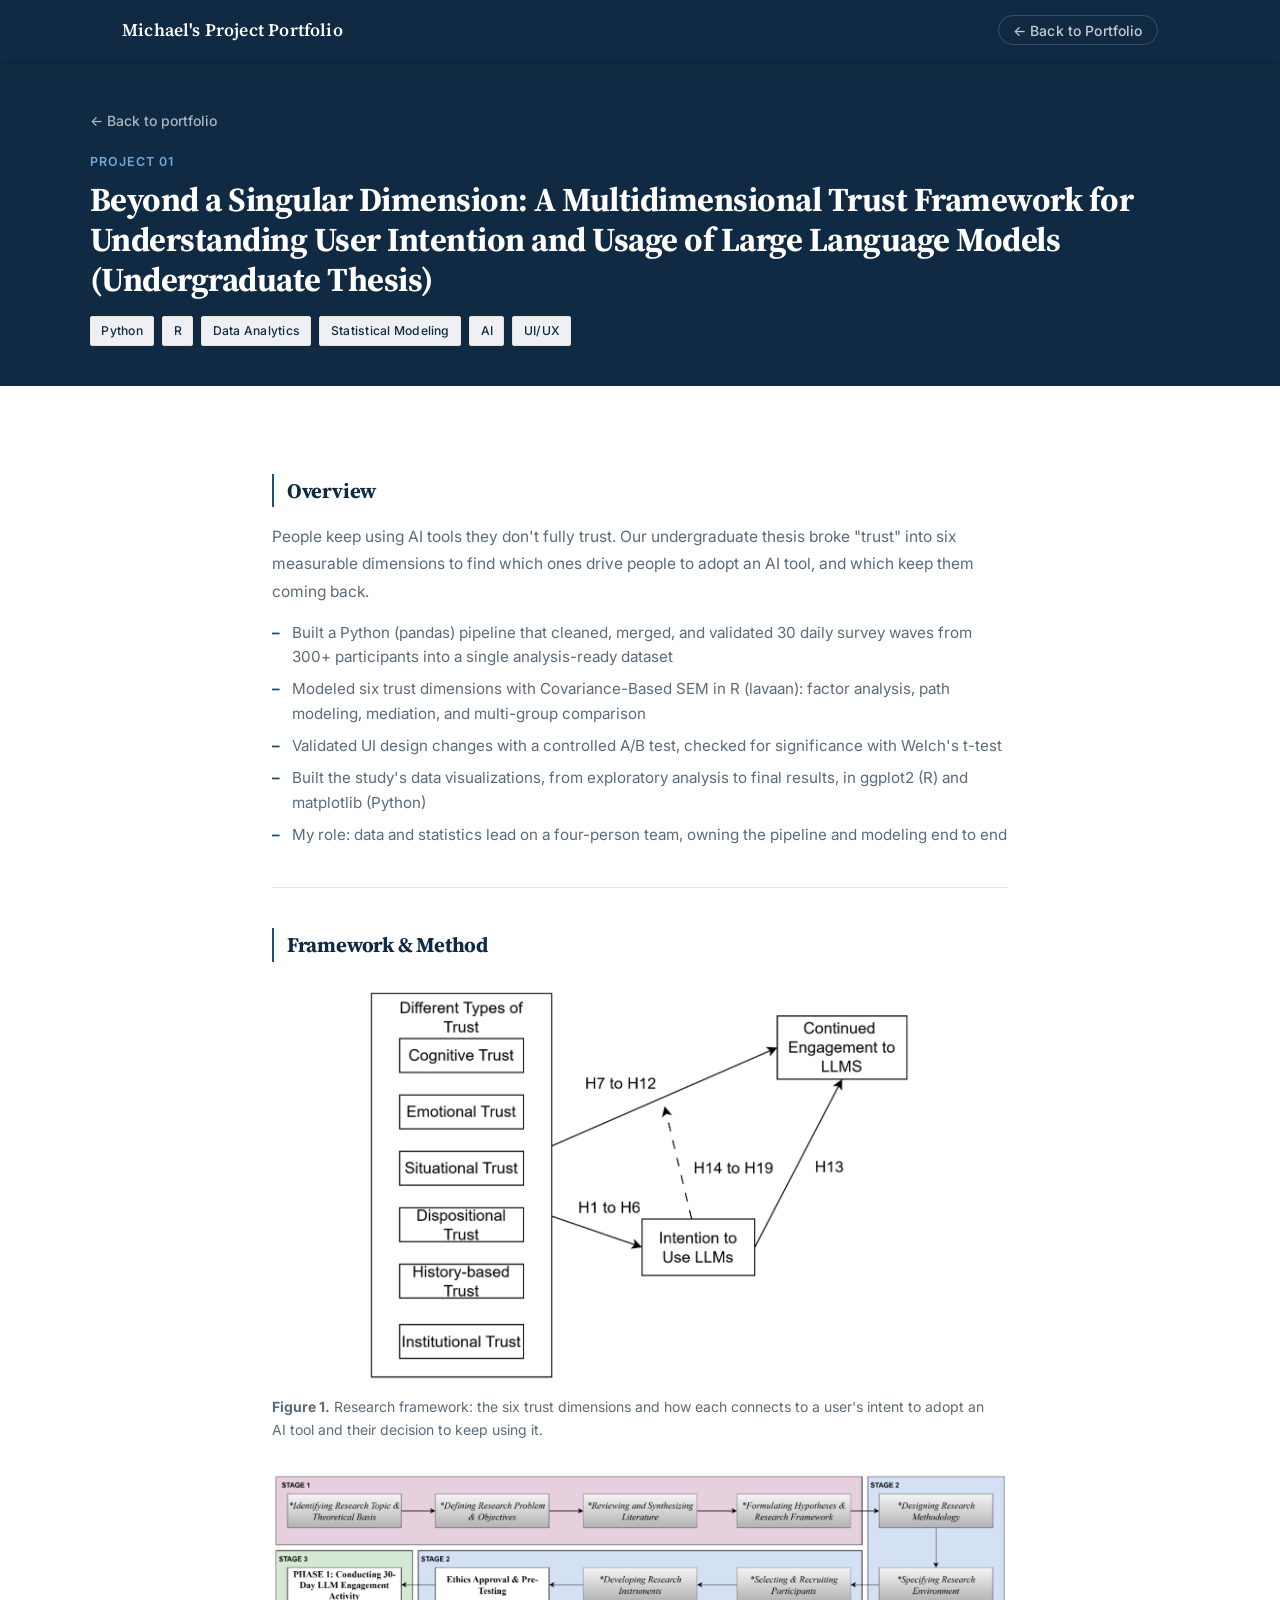
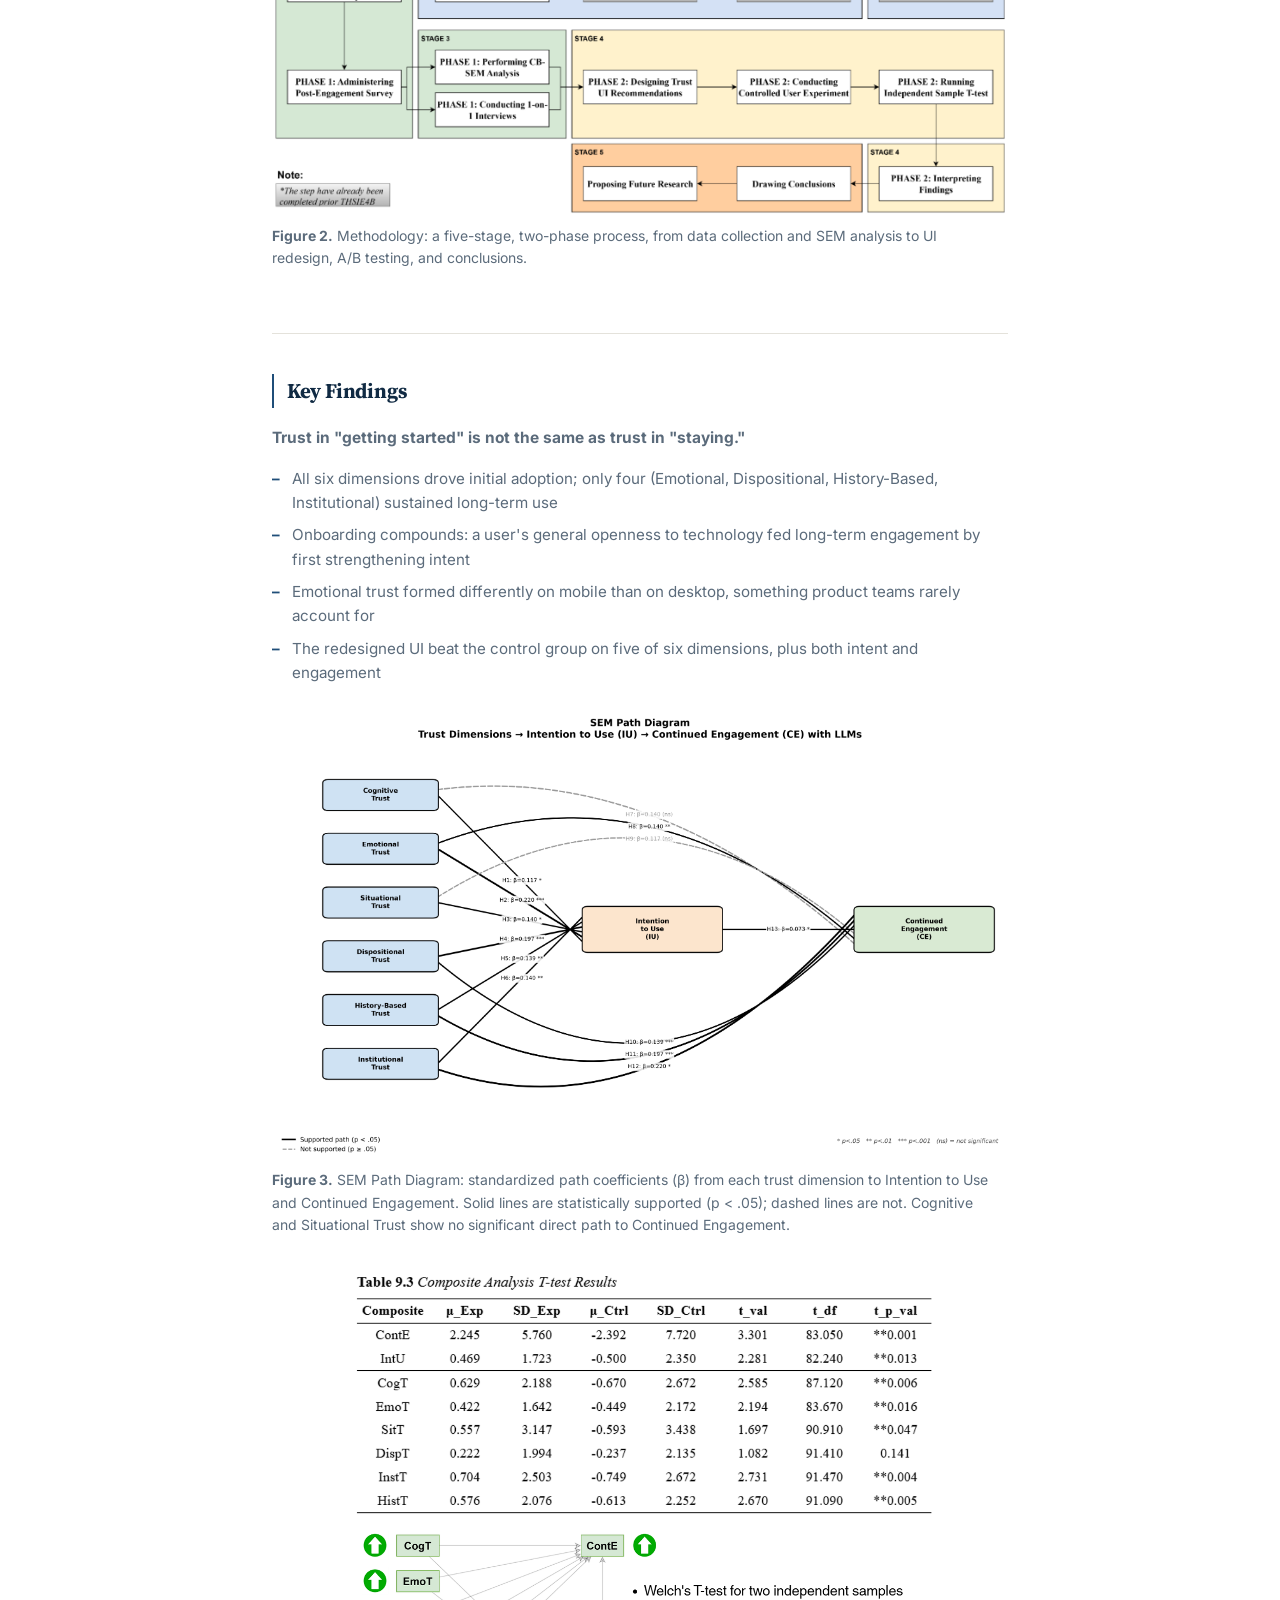
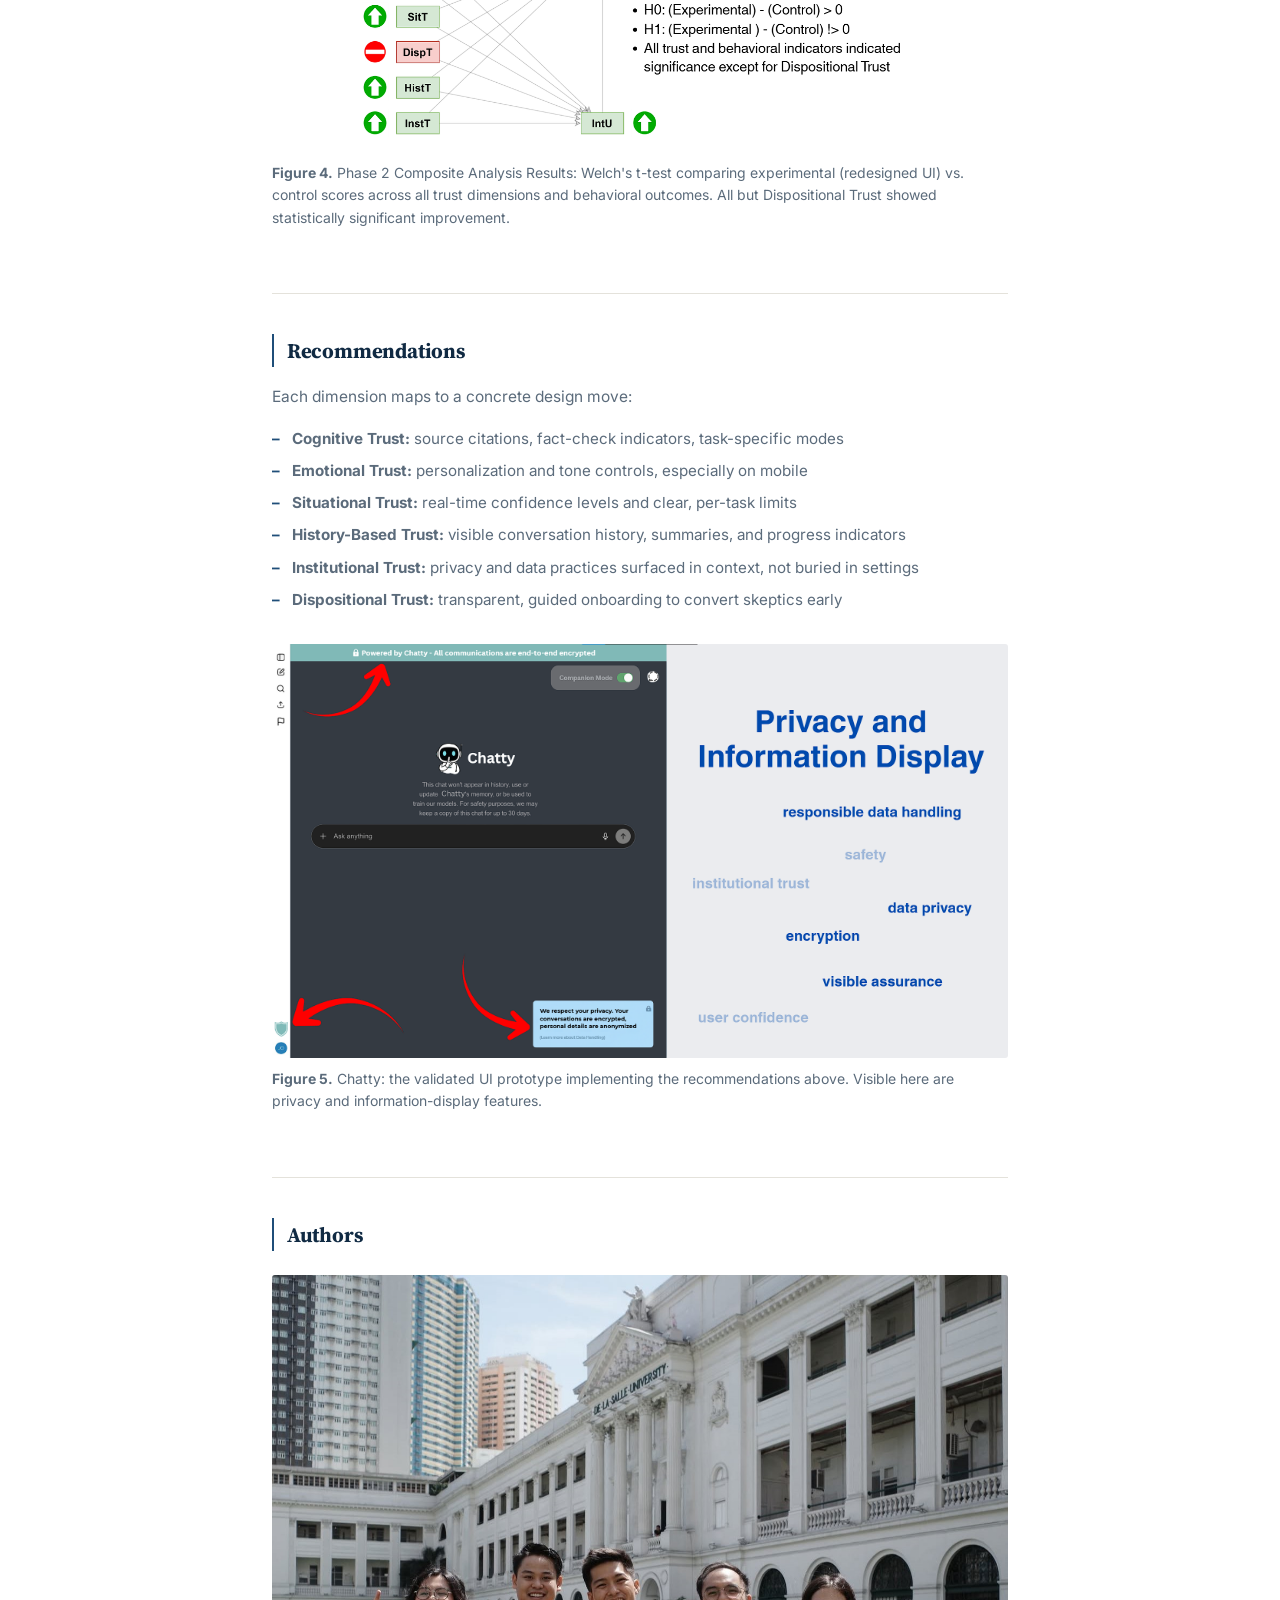
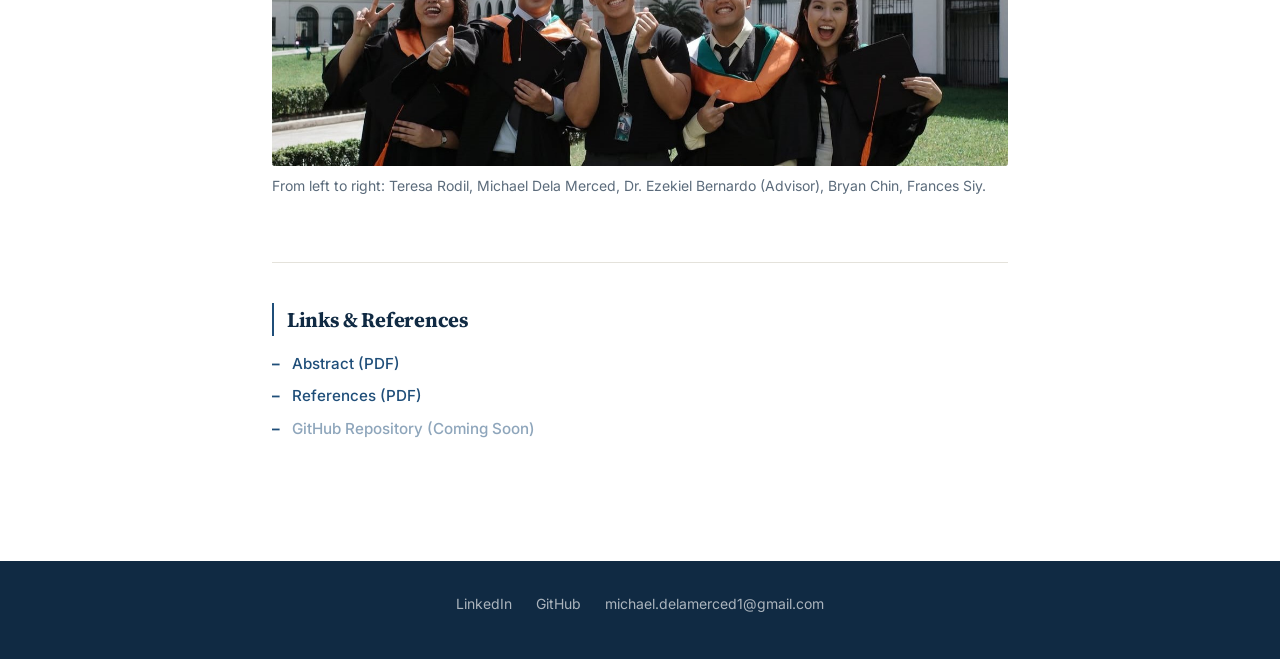
==== commit c0b67f8f: "project 1 docs" ====
--- a/projects/project-1.html
+++ b/projects/project-1.html
@@ -47,55 +47,34 @@
     <!-- Overview -->
     <section class="proj-section" aria-labelledby="s-abstract">
       <h2 class="proj-section__heading" id="s-abstract">Overview</h2>
-      <p>People use AI tools like ChatGPT, Claude, and Gemini even when they don't fully trust them, and most research can't explain that contradiction. This study asked a sharper question: <em>which specific types of trust drive whether someone starts using an AI tool, and whether they keep using it?</em> To answer it, I turned a <strong>30-day longitudinal study of 300+ participants</strong> into an analysis-ready dataset, then used structural equation modeling to isolate six trust dimensions and measure each one's effect on behavior. A second phase translated those findings into UI changes and validated them with a controlled A/B test.</p>
-    </section>
-
-    <!-- My Role -->
-    <section class="proj-section" aria-labelledby="s-role">
-      <h2 class="proj-section__heading" id="s-role">My Role</h2>
-      <p>This was a four-person undergraduate thesis. I led data and statistics, owning the analytical pipeline end to end, from raw data collection to the modeling behind the study's core findings.</p>
+      <p>People keep using AI tools they don't fully trust. Our undergraduate thesis broke "trust" into six measurable dimensions to find which ones drive people to adopt an AI tool, and which keep them coming back.</p>
       <ul class="proj-list">
-        <li><strong>Data pipeline &amp; analysis:</strong> Built a Python and R pipeline that collected, validated, and transformed data for 300+ subjects across multiple research waves, turning hundreds of thousands of raw data points into a clean, analysis-ready dataset.</li>
-        <li><strong>Statistical modeling:</strong> Applied Covariance-Based Structural Equation Modeling (CB-SEM) to quantify what drives AI adoption across six latent trust constructs.</li>
-        <li><strong>From analysis to product:</strong> Translated the findings into product design recommendations and validated them with structured A/B testing.</li>
+        <li>Built a Python (pandas) pipeline that cleaned, merged, and validated 30 daily survey waves from 300+ participants into a single analysis-ready dataset</li>
+        <li>Modeled six trust dimensions with Covariance-Based SEM in R (lavaan): factor analysis, path modeling, mediation, and multi-group comparison</li>
+        <li>Validated UI design changes with a controlled A/B test, checked for significance with Welch's t-test</li>
+        <li>Built the study's data visualizations, from exploratory analysis to final results, in ggplot2 (R) and matplotlib (Python)</li>
+        <li>My role: data and statistics lead on a four-person team, owning the pipeline and modeling end to end</li>
       </ul>
     </section>
 
-    <!-- The Problem -->
-    <section class="proj-section" aria-labelledby="s-problem">
-      <h2 class="proj-section__heading" id="s-problem">The Problem</h2>
-      <p>Organizations investing in AI tools, from customer-facing chatbots to internal productivity assistants, hit the same wall: users are skeptical, adoption is uneven, and engagement often drops off. "Users don't trust AI" is too vague to act on. <em>Which kind</em> of trust is missing? Does building trust early guarantee long-term use? Can a product team actually influence trust through design?</p>
-      <p style="margin-top:1rem;">This study breaks trust down into dimensions that product teams, UX designers, and business analysts can use to make better design and rollout decisions for AI tools.</p>
+    <!-- Framework & Method -->
+    <section class="proj-section" aria-labelledby="s-method">
+      <h2 class="proj-section__heading" id="s-method">Framework &amp; Method</h2>
 
       <!-- Figure 1: Research framework -->
-      <figure class="proj-figure" style="margin-top:2rem;">
+      <figure class="proj-figure">
         <div class="proj-figure__img proj-figure__img--photo" style="max-width:75%; margin:0 auto;">
           <img src="../project1/research_framework.png" alt="Research framework diagram showing six trust dimensions predicting Intention to Use and Continued Engagement"  />
         </div>
-        <figcaption><strong>Figure 1.</strong> Research Framework: the six trust dimensions and how they connect to a user's intent to adopt an AI tool and their decision to keep using it, including one dimension that bridges the two.</figcaption>
+        <figcaption><strong>Figure 1.</strong> Research framework: the six trust dimensions and how each connects to a user's intent to adopt an AI tool and their decision to keep using it.</figcaption>
       </figure>
-    </section>
-
-    <!-- Approach -->
-    <section class="proj-section" aria-labelledby="s-methodology">
-      <h2 class="proj-section__heading" id="s-methodology">Approach</h2>
-      <p>The hardest part of a 30-day daily study isn't the analysis, it's getting trustworthy data out of it. I built a Python and R platform to collect, validate, and transform responses across multiple waves, catching incomplete responses, drift, and inconsistencies before they reached the model. That turned hundreds of thousands of raw data points from 300+ participants into one analysis-ready dataset. I then used CB-SEM to measure which trust dimensions predicted initial intent versus long-term engagement, and whether any bridged the two. A second phase translated the results into a redesigned UI prototype ("Chatty") and tested it with a controlled A/B experiment.</p>
-      <ul class="proj-list">
-        <li><strong>Data platform:</strong> Python and R for end-to-end collection, validation, and transformation across multiple research waves</li>
-        <li><strong>Scale:</strong> 300+ subjects over 30 days, hundreds of thousands of raw data points cleaned into one dataset</li>
-        <li><strong>Statistical method:</strong> Covariance-Based SEM across latent constructs (factor analysis, path modeling, mediation testing, multi-group comparison)</li>
-        <li><strong>Validation:</strong> Structured A/B test (redesigned UI vs. control), significance tested with Welch's t-test</li>
-        <li><strong>Supporting qualitative work:</strong> Template Thematic Analysis of participant interviews</li>
-      </ul>
 
       <!-- Methodology flowchart -->
       <figure class="proj-figure" style="margin-top:2rem;">
         <div class="proj-figure__img proj-figure__img--photo">
           <img src="../project1/methodology_flow.png" alt="Research methodology flowchart across four stages"  />
         </div>
-        <figcaption>
-          <strong>Figure 2.</strong> Research Methodology Flowchart: a five-stage process from research through Phase 1 data collection and analysis, Phase 2 UI development and experiment, to conclusions and future research.
-        </figcaption>
+        <figcaption><strong>Figure 2.</strong> Methodology: a five-stage, two-phase process, from data collection and SEM analysis to UI redesign, A/B testing, and conclusions.</figcaption>
       </figure>
     </section>
 
@@ -103,7 +82,13 @@
     <section class="proj-section" aria-labelledby="s-findings">
       <h2 class="proj-section__heading" id="s-findings">Key Findings</h2>
 
-      <p>The headline result from the CB-SEM model: <strong>trust in "getting started" is not the same as trust in "staying."</strong> All six dimensions drove initial willingness to use LLMs, but only four (Emotional, Dispositional, History-Based, Institutional) drove whether users kept coming back. Cognitive Trust (confidence in accuracy) and Situational Trust mattered for adoption but had no direct path to sustained engagement.</p>
+      <p><strong>Trust in "getting started" is not the same as trust in "staying."</strong></p>
+      <ul class="proj-list">
+        <li>All six dimensions drove initial adoption; only four (Emotional, Dispositional, History-Based, Institutional) sustained long-term use</li>
+        <li>Onboarding compounds: a user's general openness to technology fed long-term engagement by first strengthening intent</li>
+        <li>Emotional trust formed differently on mobile than on desktop, something product teams rarely account for</li>
+        <li>The redesigned UI beat the control group on five of six dimensions, plus both intent and engagement</li>
+      </ul>
 
       <!-- Figure 3: SEM path diagram -->
       <figure class="proj-figure" style="margin-top:1.75rem;">
@@ -112,10 +97,6 @@
         </div>
         <figcaption><strong>Figure 3.</strong> SEM Path Diagram: standardized path coefficients (β) from each trust dimension to Intention to Use and Continued Engagement. Solid lines are statistically supported (p &lt; .05); dashed lines are not. Cognitive and Situational Trust show no significant direct path to Continued Engagement.</figcaption>
       </figure>
-
-      <p style="margin-top:1.75rem;">One finding stood out: a user's general openness to technology (Dispositional Trust) shaped long-term engagement partly by first strengthening intent, so onboarding and first impressions have an outsized, compounding effect. Users who arrive skeptical but have a good first experience are more likely to stay. Emotional Trust was the only dimension sensitive to <em>how</em> people interact: mobile users formed or lost emotional connection differently than desktop users, something product teams rarely account for.</p>
-
-      <p style="margin-top:1rem;">Phase 2 then tested whether these trust types could be targeted through design. They could: the redesigned interface beat the control group on five of six trust dimensions, plus both intent and engagement.</p>
 
       <!-- Figure 4: Phase 2 composite t-test results -->
       <figure class="proj-figure" style="margin-top:1.75rem;">
@@ -129,14 +110,14 @@
     <!-- Recommendations -->
     <section class="proj-section" aria-labelledby="s-recommendations">
       <h2 class="proj-section__heading" id="s-recommendations">Recommendations</h2>
-      <p>Each trust dimension maps to a concrete, testable design move:</p>
+      <p>Each dimension maps to a concrete design move:</p>
       <ul class="proj-list">
-        <li><strong>Cognitive Trust:</strong> Add source citations, fact-check indicators, and task-specific modes. Users who can verify outputs are more willing to try the tool.</li>
-        <li><strong>Emotional Trust:</strong> Invest in personalization and tone controls, especially on mobile, where emotional connection behaves differently than on desktop.</li>
-        <li><strong>Situational Trust:</strong> Show real-time confidence levels and state clearly what the tool can and can't do for each task. Users calibrate trust moment to moment.</li>
-        <li><strong>History-Based Trust:</strong> Surface conversation history, interaction summaries, and progress indicators. A visible track record compounds trust over time.</li>
-        <li><strong>Institutional Trust:</strong> Make privacy policies and data practices accessible in context, not buried in settings. Visible safeguards reduce the cautious withholding of information that limits engagement.</li>
-        <li><strong>Dispositional Trust:</strong> Prioritize transparent, guided onboarding. Skeptical users can be converted early, and that early conversion lasts.</li>
+        <li><strong>Cognitive Trust:</strong> source citations, fact-check indicators, task-specific modes</li>
+        <li><strong>Emotional Trust:</strong> personalization and tone controls, especially on mobile</li>
+        <li><strong>Situational Trust:</strong> real-time confidence levels and clear, per-task limits</li>
+        <li><strong>History-Based Trust:</strong> visible conversation history, summaries, and progress indicators</li>
+        <li><strong>Institutional Trust:</strong> privacy and data practices surfaced in context, not buried in settings</li>
+        <li><strong>Dispositional Trust:</strong> transparent, guided onboarding to convert skeptics early</li>
       </ul>
 
       <!-- Figure 5: Chatty prototype -->
